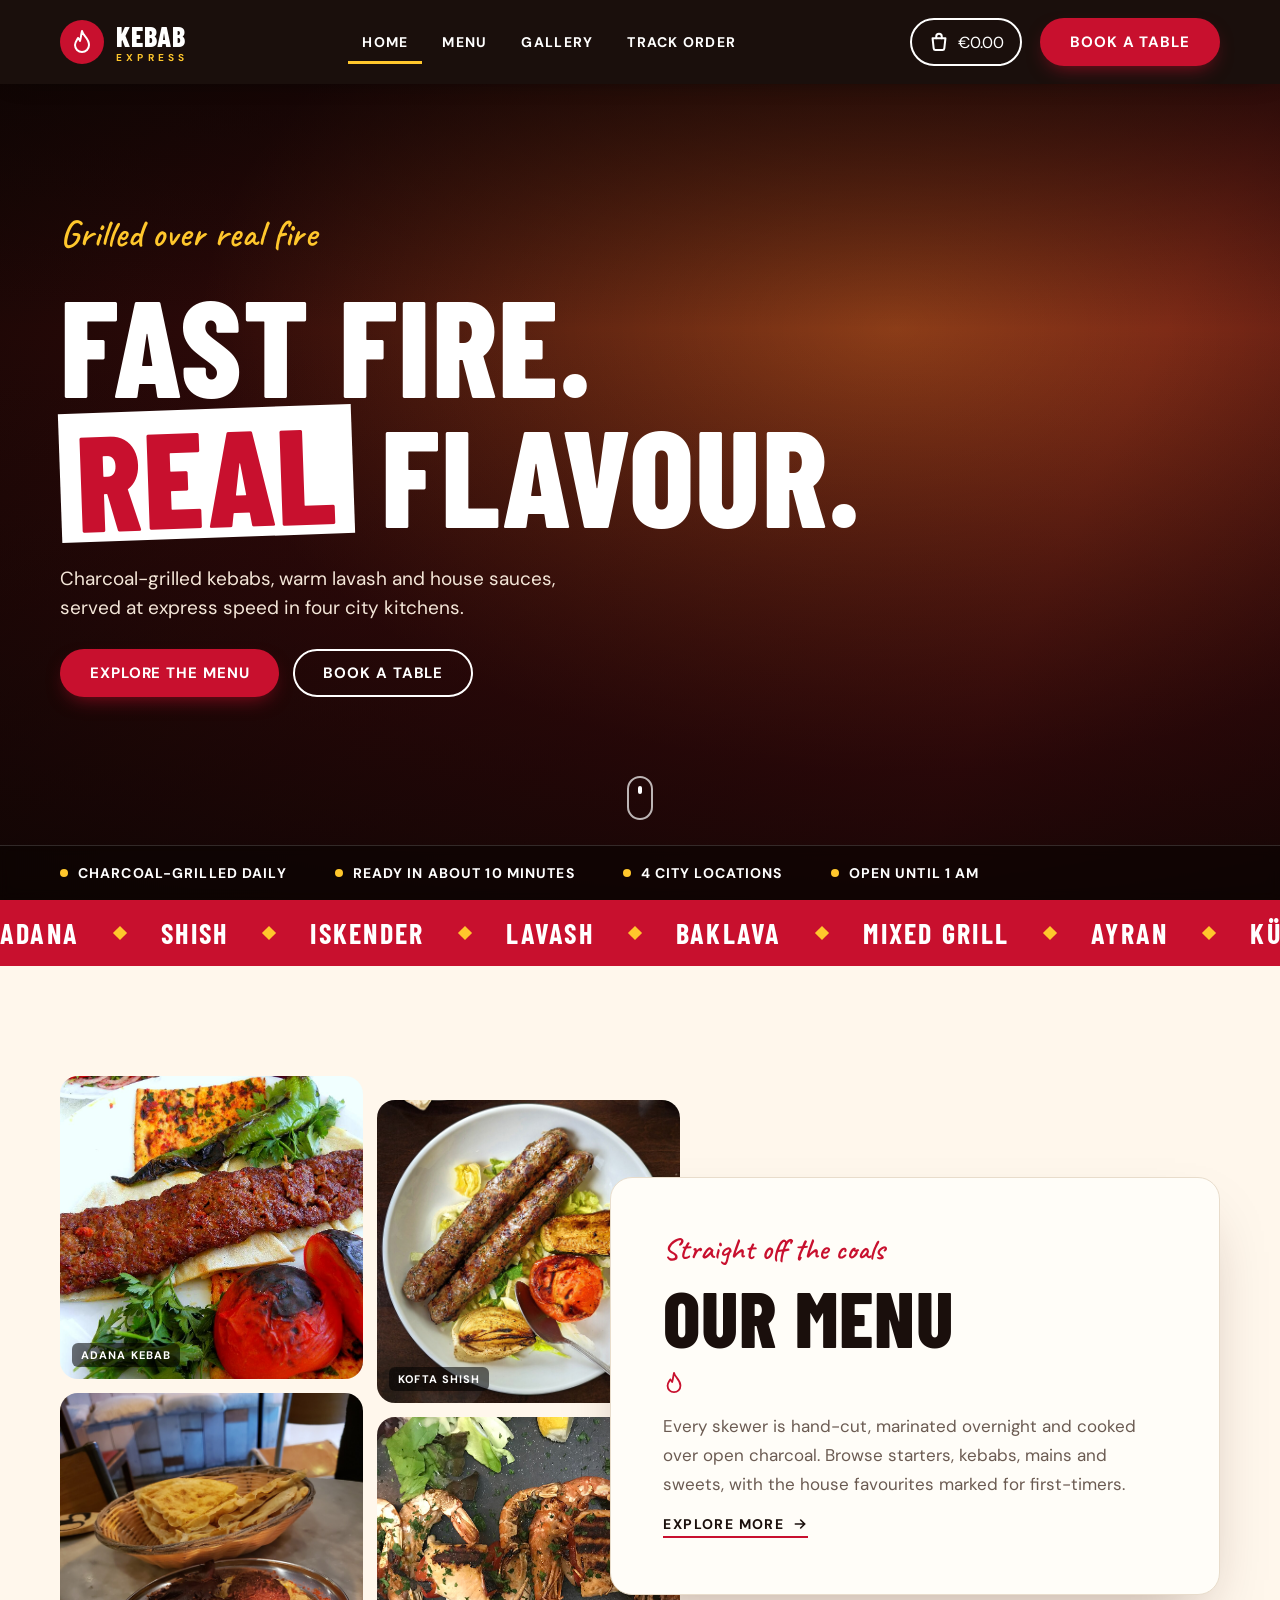
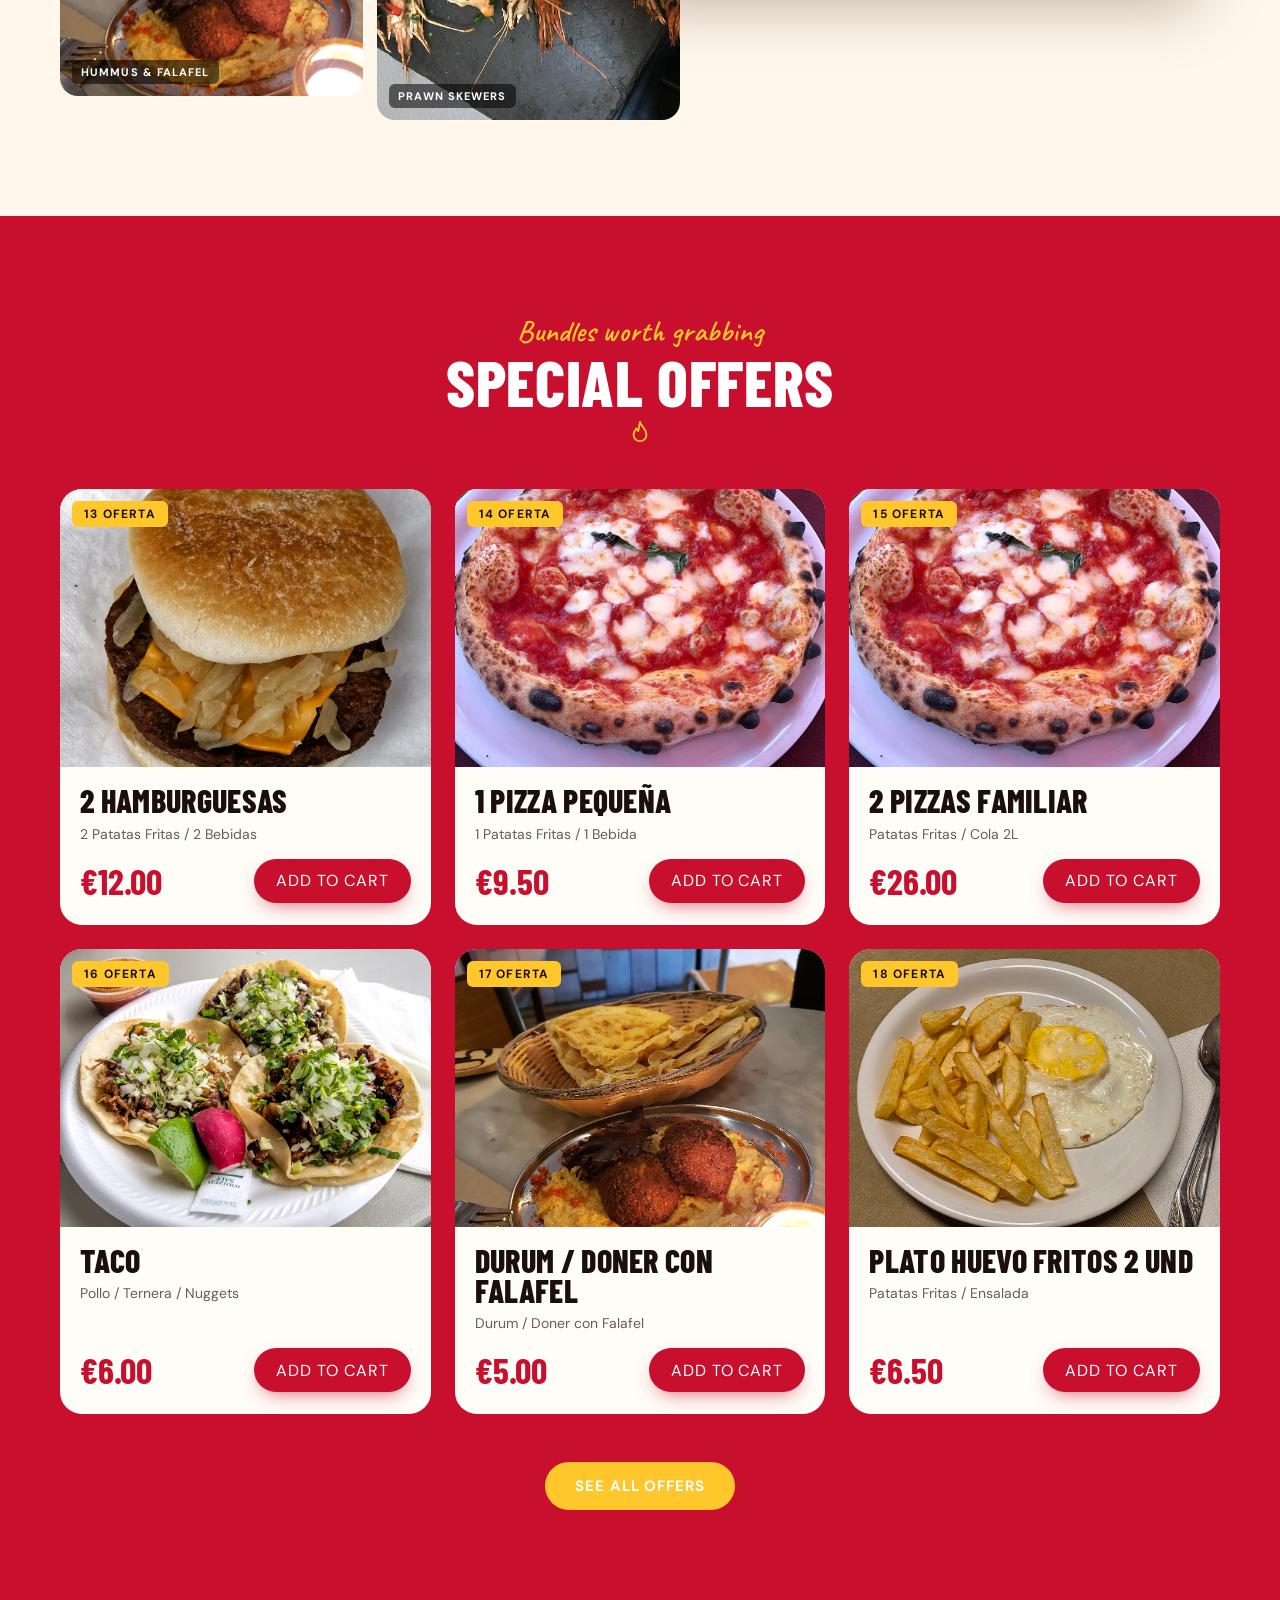
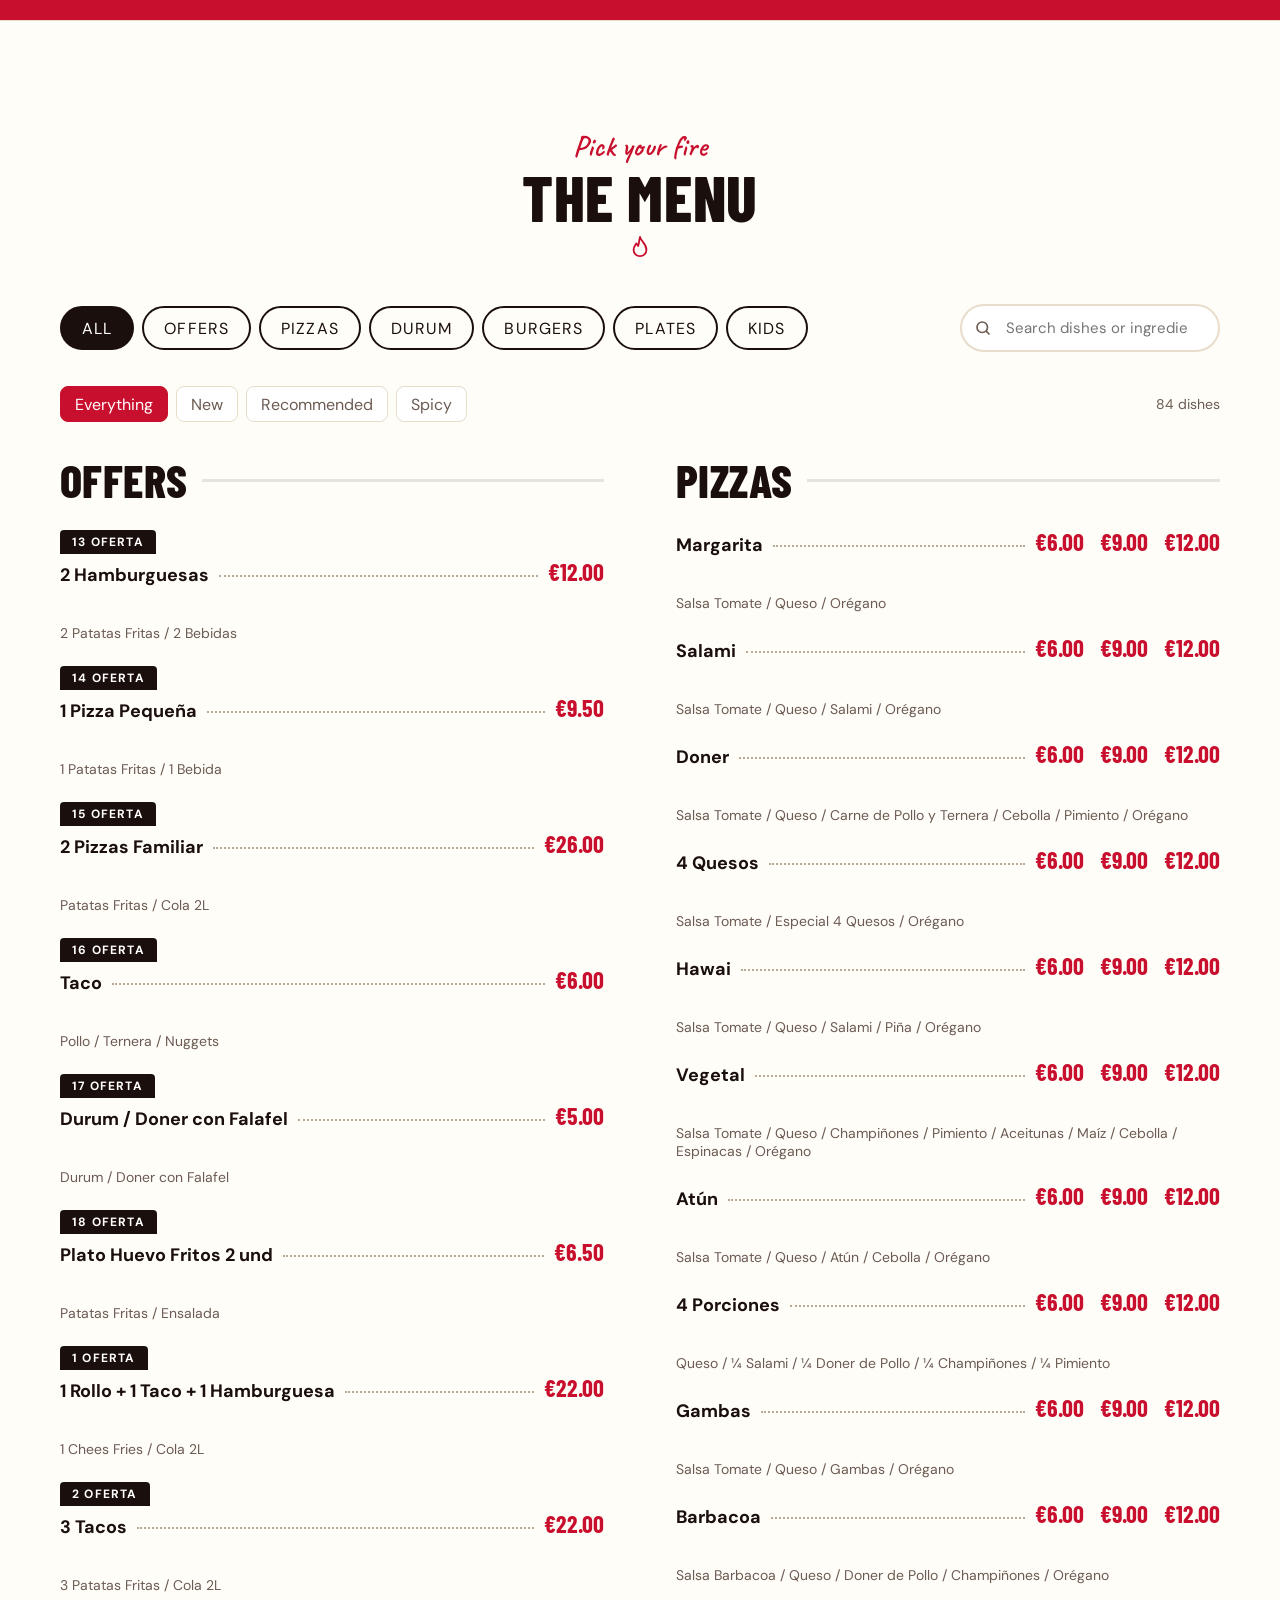
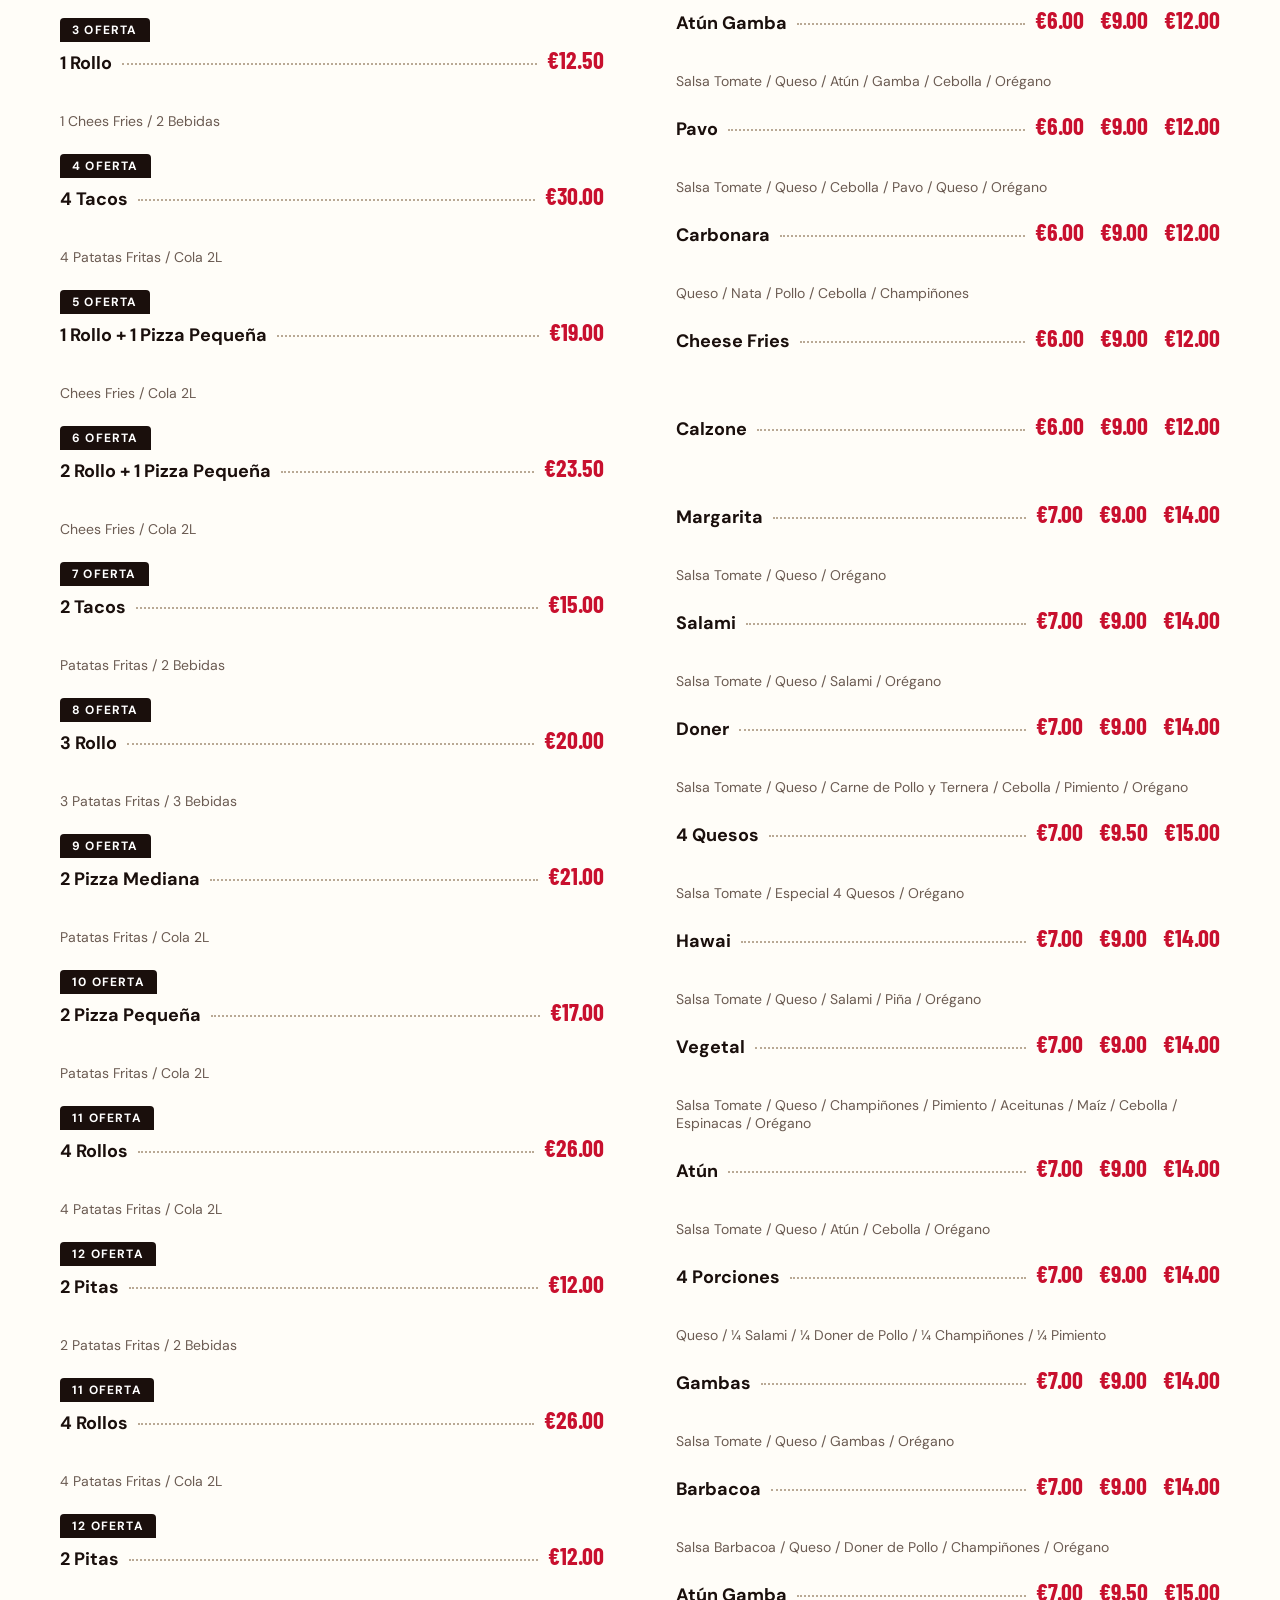
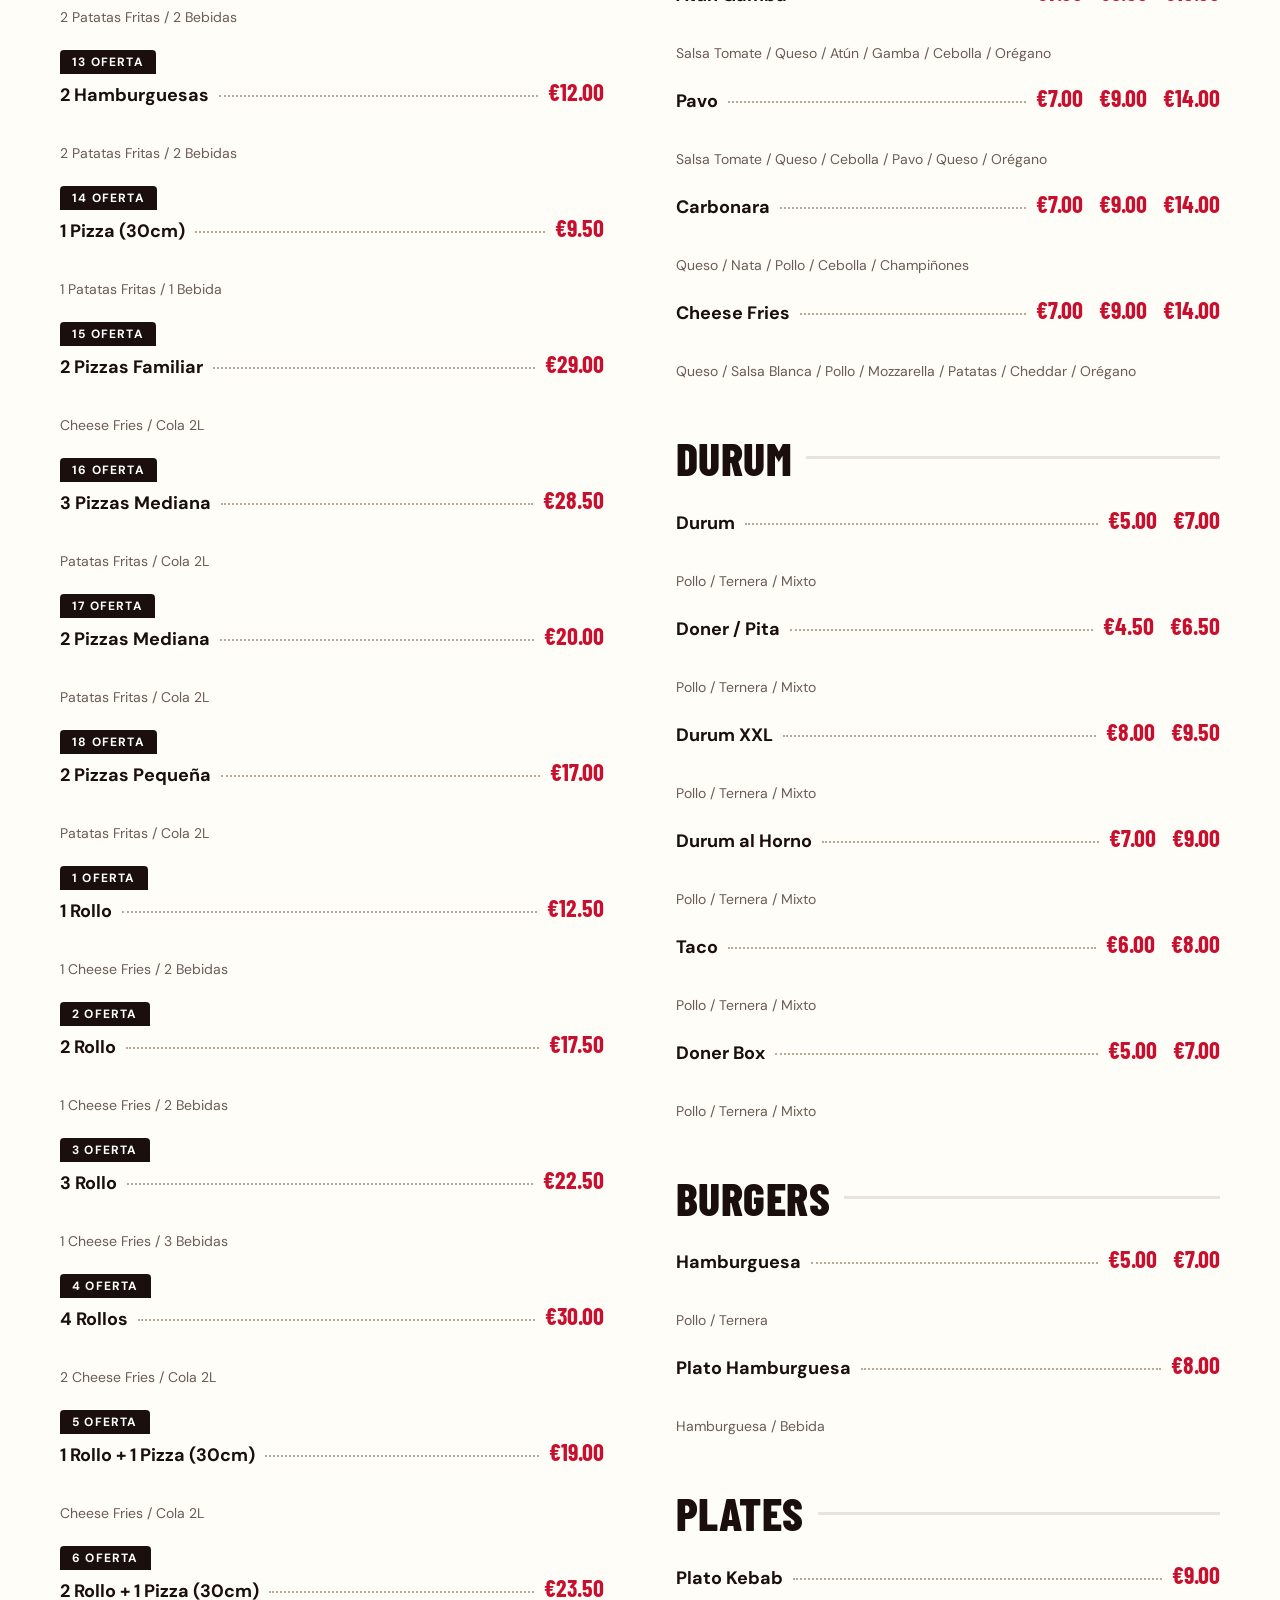
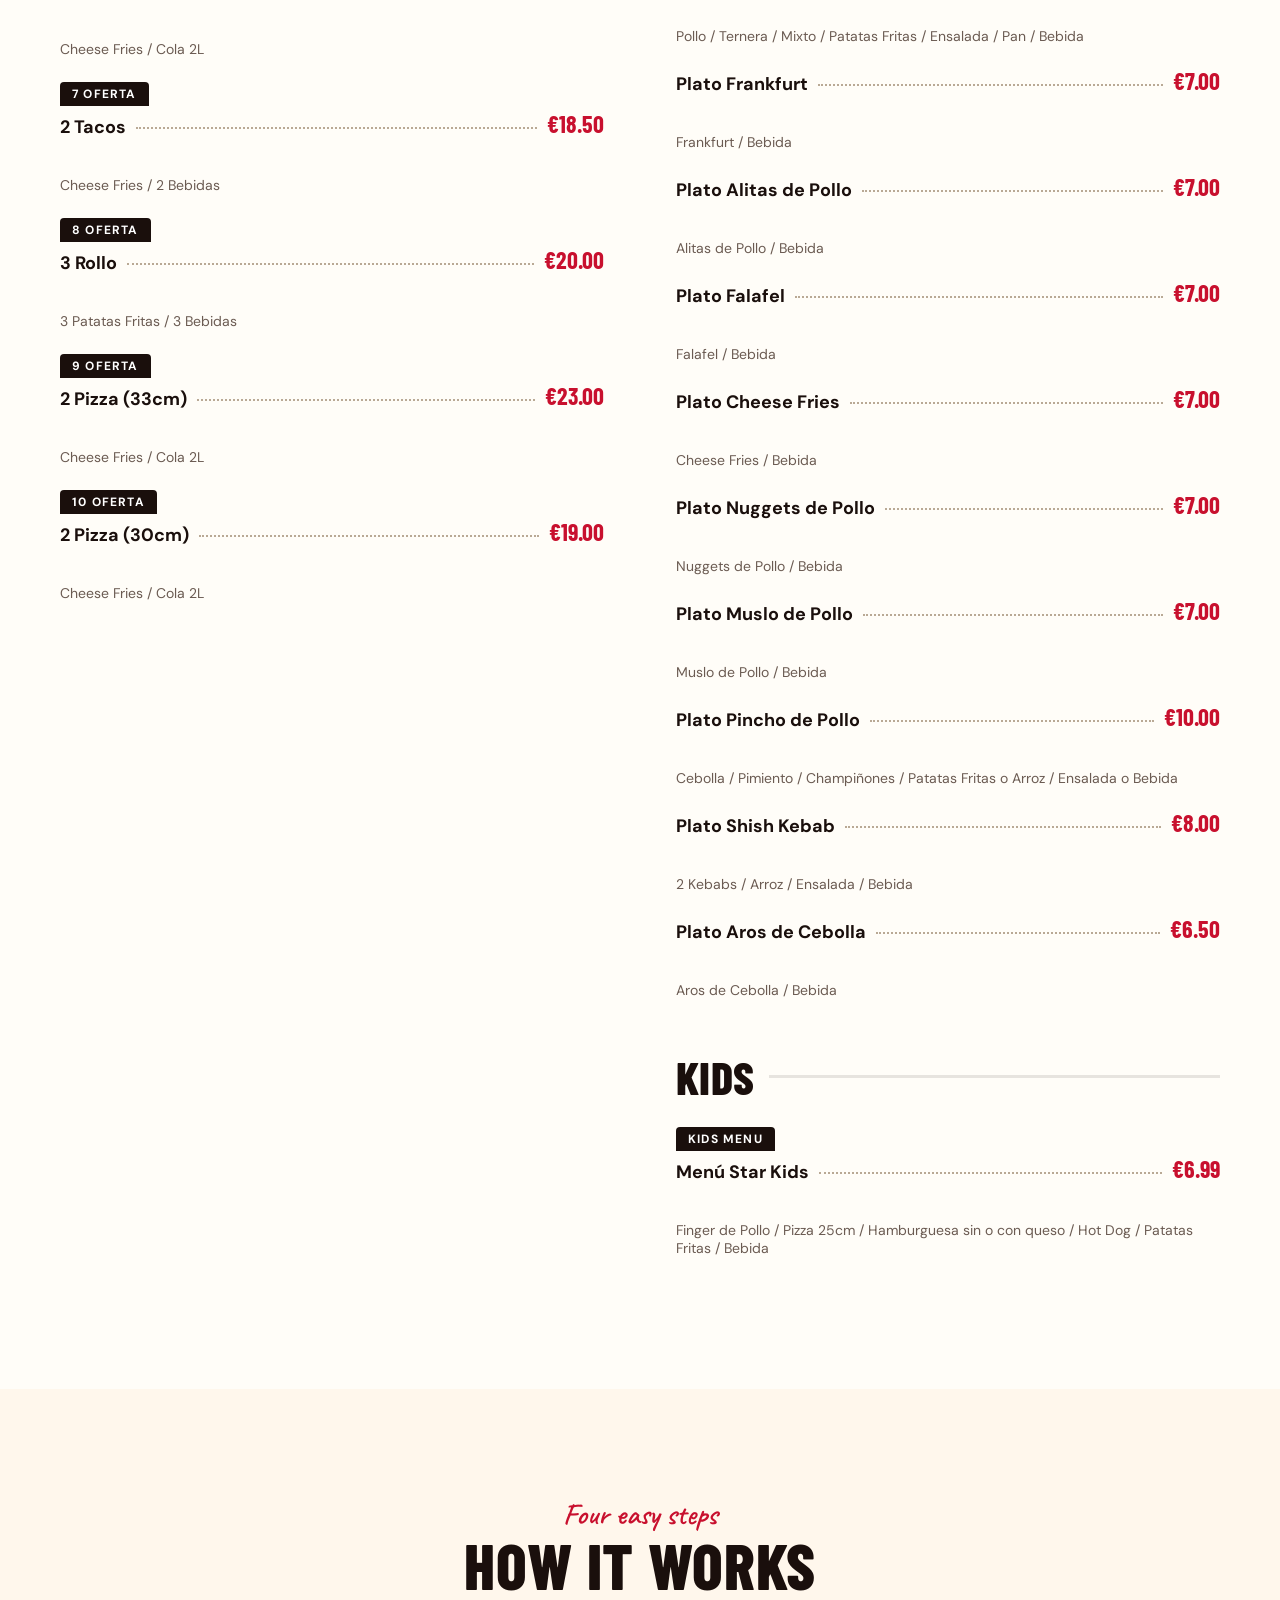
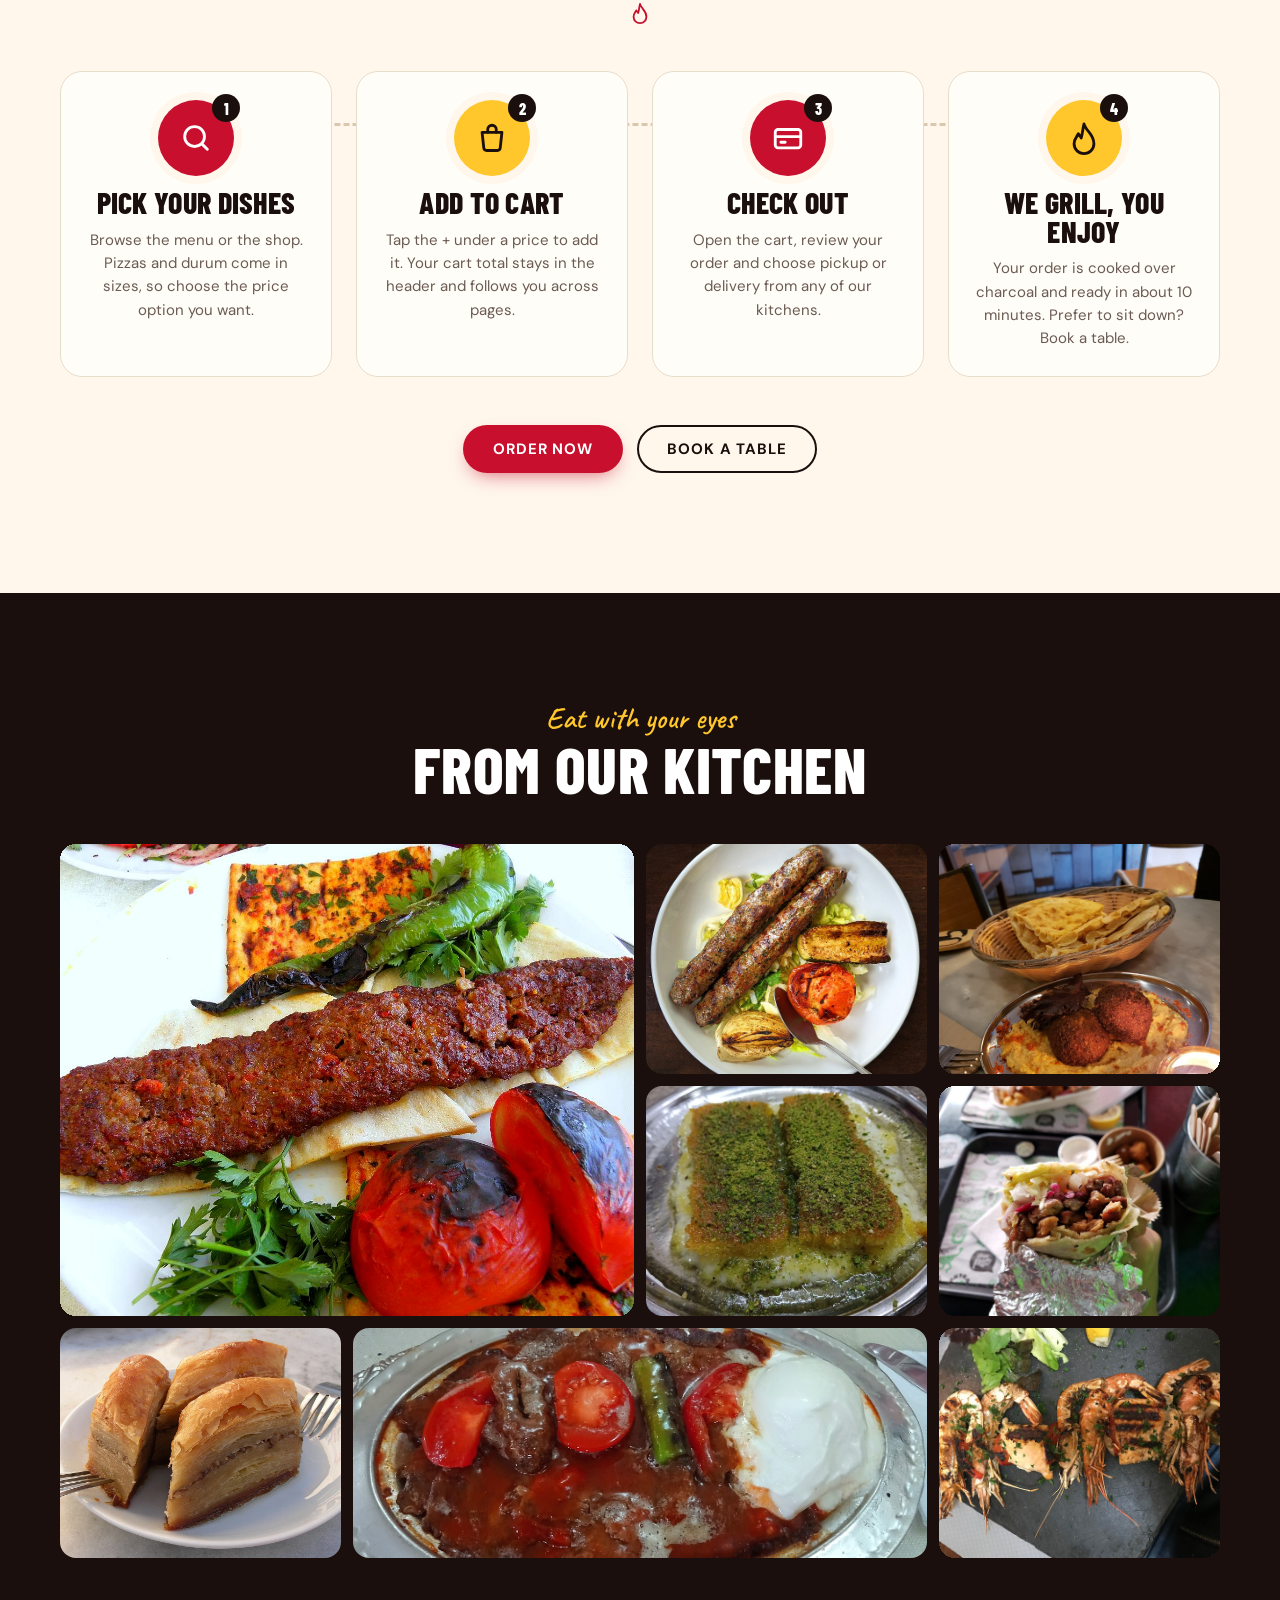
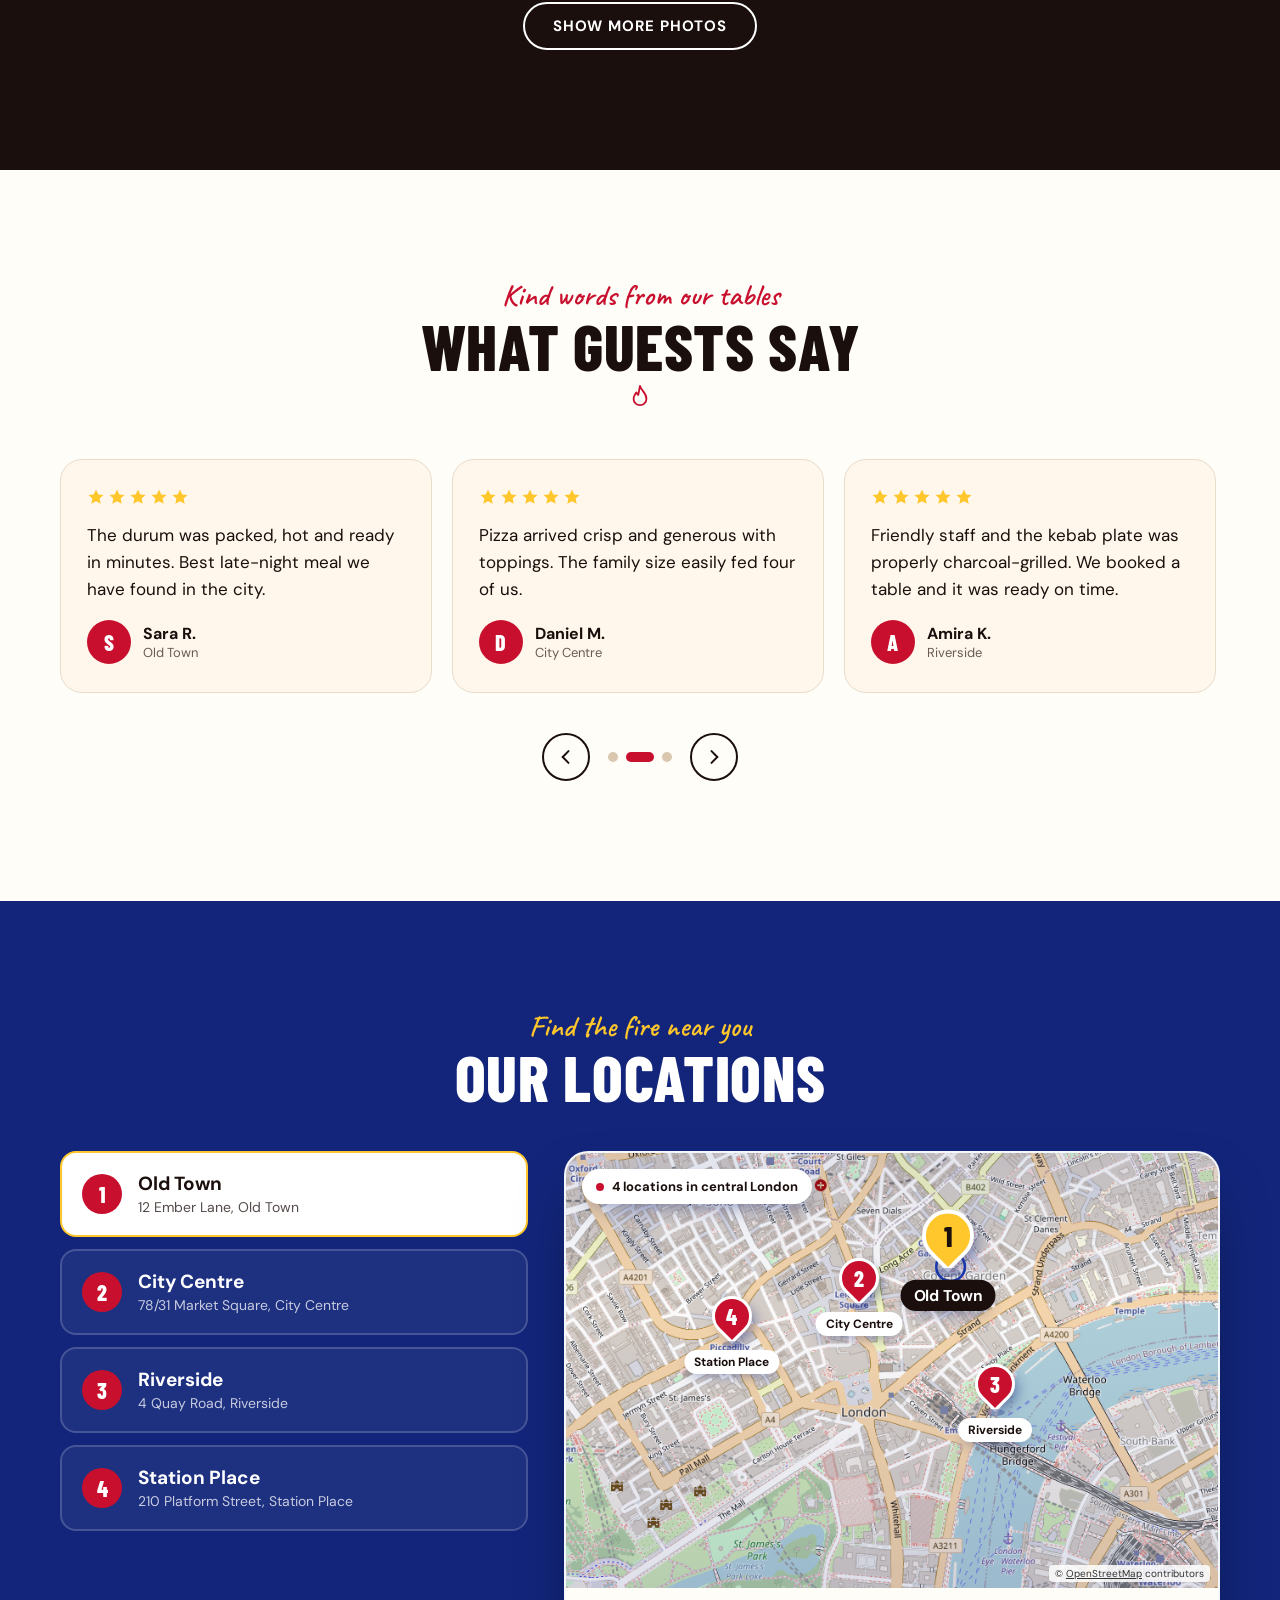
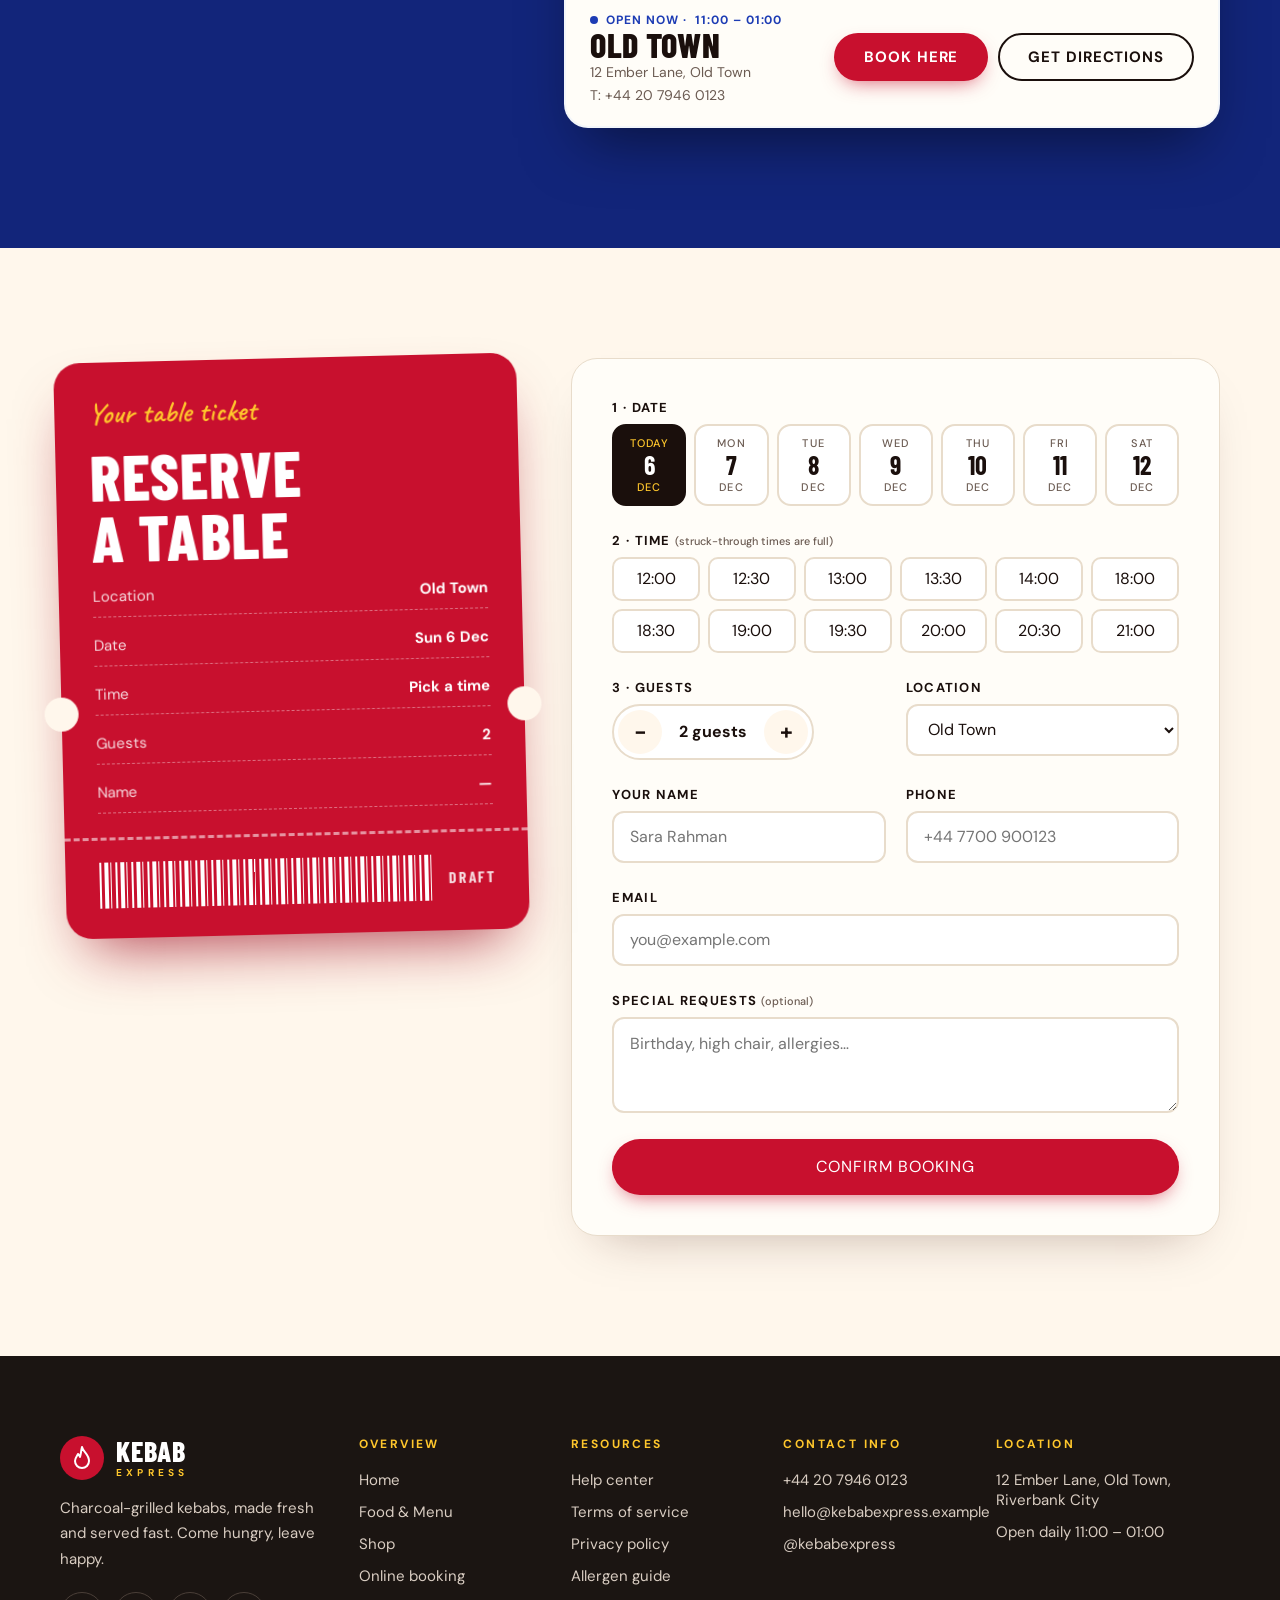
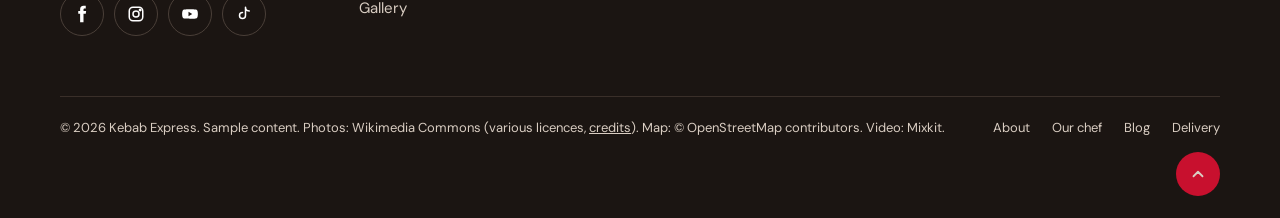
==== index.html @ 3e1c89b7 "kebab express full web app done" ====
<!doctype html>
<html lang="en">
	<head>
		<meta charset="utf-8" />
		<meta name="viewport" content="width=device-width, initial-scale=1" />
		<title>Kebab Express | Charcoal-grilled kebabs, fast</title>
		<meta
			name="description"
			content="Charcoal-grilled kebabs, warm lavash and house sauces, served at express speed. Browse the menu, shop online and book a table."
		/>
		<meta name="theme-color" content="#1A0F0C" />
		<link rel="icon" href="assets/favicon.svg" type="image/svg+xml" />
		<link rel="preconnect" href="https://fonts.googleapis.com" />
		<link rel="preconnect" href="https://fonts.gstatic.com" crossorigin />
		<link
			rel="stylesheet"
			href="https://fonts.googleapis.com/css2?family=Barlow+Condensed:wght@600;700;800&family=Caveat:wght@600&family=DM+Sans:wght@400;500;700&display=swap"
		/>
		<link rel="stylesheet" href="css/home.css" />
	</head>
	<body>
		<div class="kx" id="app">
			<div class="cur-glow" aria-hidden="true"></div>
			<div class="cur-ring" aria-hidden="true"></div>
			<div class="cur-dot" aria-hidden="true"></div>

			<!-- HEADER -->
			<header class="hdr">
				<div class="wrap hdr-in">
					<a class="logo" href="index.html#top" aria-label="Kebab Express home">
						<span class="logo-mark"
							><svg
								width="24"
								height="26"
								viewBox="0 0 24 26"
								fill="none"
								stroke="currentColor"
								stroke-width="2"
								stroke-linecap="round"
								stroke-linejoin="round"
								aria-hidden="true"
							>
								<path
									d="M12 2c1 5 7 7 7 14a7 7 0 0 1-14 0c0-3 2-5 3-7 1 2 2 2 2 3 1-3 1-6 2-10z"
								/></svg
						></span>
						<span class="logo-t"><b>Kebab</b><small>Express</small></span>
					</a>
					<nav aria-label="Primary">
						<ul class="nav">
							<li><a class="nav-l cur" href="index.html#top" data-nav="top">Home</a></li>
							<li><a class="nav-l" href="shop.html">Menu</a></li>
							<li><a class="nav-l" href="index.html#gallery" data-nav="gallery">Gallery</a></li>
							<li><a class="nav-l" href="track.html">Track Order</a></li>
						</ul>
					</nav>
					<div class="hdr-r">
						<button class="cart-pill" type="button" id="cartOpen" aria-label="Open your cart">
							<svg width="22" height="22" viewBox="0 0 24 24" fill="none" stroke="currentColor" stroke-width="2.2" stroke-linecap="round" stroke-linejoin="round" aria-hidden="true"><path d="M5 8h14l-1.2 11a2 2 0 0 1-2 1.8H8.2a2 2 0 0 1-2-1.8L5 8z" /><path d="M9 8V6a3 3 0 0 1 6 0v2" /></svg>
							<span class="cart-amt" id="cartAmt">€0.00</span>
							<span class="badge" id="cartCount" hidden>0</span>
						</button>
						<a class="btn btn-red" href="#book">Book a table</a>
						<button
							class="burger"
							type="button"
							aria-label="Open menu"
							aria-expanded="false"
							aria-controls="drawer"
							id="burger"
						>
							<svg
								width="22"
								height="22"
								viewBox="0 0 24 24"
								fill="none"
								stroke="currentColor"
								stroke-width="2.2"
								stroke-linecap="round"
								aria-hidden="true"
							>
								<path d="M3 7h18M3 12h18M3 17h18" />
							</svg>
						</button>
					</div>
				</div>
				<div class="drawer" id="drawer" hidden>
					<a href="index.html#top">Home</a><a href="shop.html">Menu</a><a href="index.html#gallery">Gallery</a><a href="track.html">Track Order</a>
				</div>
			</header>

			<main>
				<!-- HERO -->
				<section class="hero" id="top">
					<div class="vid" aria-hidden="true">
						<video
							class="hero-vid"
							id="heroVideo"
							src="assets/video/hero-grill.mp4"
							autoplay
							muted
							loop
							playsinline
							preload="auto"
						></video>
						<div id="embers"></div>
					</div>
					<div class="shade" aria-hidden="true"></div>
					<div class="wrap hero-in">
						<span class="script">Grilled over real fire</span>
						<h1 class="disp">Fast fire.<br /><em>Real</em> flavour.</h1>
						<p>
							Charcoal-grilled kebabs, warm lavash and house sauces, served at
							express speed in four city kitchens.
						</p>
						<div class="hero-cta">
							<a class="btn btn-red" href="#menu">Explore the menu</a>
							<a class="btn btn-line" href="#book">Book a table</a>
						</div>
					</div>
					<span class="scroll-cue" aria-hidden="true"></span>
					<div class="facts">
						<div class="facts-in">
							<span><i></i>Charcoal-grilled daily</span
							><span><i></i>Ready in about 10 minutes</span
							><span><i></i>4 city locations</span
							><span><i></i>Open until 1 am</span>
						</div>
					</div>
				</section>

				<div class="mq" aria-hidden="true">
					<div class="mq-t">
						<span>Adana</span><span>Shish</span><span>Iskender</span
						><span>Lavash</span><span>Baklava</span><span>Mixed grill</span
						><span>Ayran</span><span>Künefe</span> <span>Adana</span
						><span>Shish</span><span>Iskender</span><span>Lavash</span
						><span>Baklava</span><span>Mixed grill</span><span>Ayran</span
						><span>Künefe</span>
					</div>
				</div>

				<!-- ABOUT / OUR MENU INTRO -->
				<section class="about" id="about">
					<div class="wrap about-g">
						<div class="ph-grid">
							<div class="plate">
								<img
									class="ph"
									alt="Adana kebab on lavash with grilled tomato"
									src="assets/img/adana-kebab.jpg"
									loading="lazy"
								/><span class="cap">Adana kebab</span>
							</div>
							<div class="plate">
								<img
									class="ph"
									alt="Kofta shish plate with grilled vegetables"
									src="assets/img/kofta-shish.jpg"
									loading="lazy"
								/><span class="cap">Kofta shish</span>
							</div>
							<div class="plate">
								<img
									class="ph"
									alt="Hummus and falafel with flatbread"
									src="assets/img/hummus-falafel.jpg"
									loading="lazy"
								/><span class="cap">Hummus &amp; falafel</span>
							</div>
							<div class="plate">
								<img
									class="ph"
									alt="Grilled king prawn skewers"
									src="assets/img/grilled-prawns.jpg"
									loading="lazy"
								/><span class="cap">Prawn skewers</span>
							</div>
						</div>
						<div class="about-card">
							<span class="script">Straight off the coals</span>
							<h2 class="disp">Our menu</h2>
							<svg
								class="flame"
								viewBox="0 0 24 26"
								fill="none"
								stroke="currentColor"
								stroke-width="2"
								stroke-linecap="round"
								stroke-linejoin="round"
								aria-hidden="true"
							>
								<path
									d="M12 2c1 5 7 7 7 14a7 7 0 0 1-14 0c0-3 2-5 3-7 1 2 2 2 2 3 1-3 1-6 2-10z"
								/>
							</svg>
							<p>
								Every skewer is hand-cut, marinated overnight and cooked over
								open charcoal. Browse starters, kebabs, mains and sweets, with
								the house favourites marked for first-timers.
							</p>
							<a class="lnk" href="#menu"
								>Explore more
								<svg
									width="16"
									height="16"
									viewBox="0 0 24 24"
									fill="none"
									stroke="currentColor"
									stroke-width="2.4"
									stroke-linecap="round"
									aria-hidden="true"
								>
									<path d="M5 12h14M13 6l6 6-6 6" /></svg
							></a>
						</div>
					</div>
				</section>

				<!-- SPECIAL OFFERS -->
				<section class="spo" id="offers">
					<div class="wrap">
						<div class="sec-h">
							<span class="script">Bundles worth grabbing</span>
						<h2 class="disp">Special offers</h2>
							<svg class="flame" viewBox="0 0 24 26" fill="none" stroke="currentColor" stroke-width="2" stroke-linecap="round" stroke-linejoin="round" aria-hidden="true"><path d="M12 2c1 5 7 7 7 14a7 7 0 0 1-14 0c0-3 2-5 3-7 1 2 2 2 2 3 1-3 1-6 2-10z" /></svg>
						</div>
						<div class="spo-g" id="offerGrid"></div>
						<div class="how-cta">
							<a class="btn btn-yel" href="shop.html?tab=offers">See all offers</a>
						</div>
					</div>
				</section>

				<!-- MENU -->
				<section class="menu" id="menu">
					<div class="wrap">
						<div class="sec-h">
							<span class="script">Pick your fire</span>
							<h2 class="disp">The menu</h2>
							<svg
								class="flame"
								viewBox="0 0 24 26"
								fill="none"
								stroke="currentColor"
								stroke-width="2"
								stroke-linecap="round"
								stroke-linejoin="round"
								aria-hidden="true"
							>
								<path
									d="M12 2c1 5 7 7 7 14a7 7 0 0 1-14 0c0-3 2-5 3-7 1 2 2 2 2 3 1-3 1-6 2-10z"
								/>
							</svg>
						</div>
						<div class="tools">
							<div
								class="tabs"
								role="tablist"
								aria-label="Menu categories"
								id="menuTabs"
							></div>
							<div class="srch">
								<svg
									width="18"
									height="18"
									viewBox="0 0 24 24"
									fill="none"
									stroke="currentColor"
									stroke-width="2.2"
									stroke-linecap="round"
									aria-hidden="true"
								>
									<circle cx="11" cy="11" r="7" />
									<path d="M20 20l-3.5-3.5" />
								</svg>
								<input
									type="search"
									id="menuSearch"
									aria-label="Search the menu"
									placeholder="Search dishes or ingredients"
								/>
							</div>
						</div>
						<div class="chips" id="menuFilters">
							<span class="count" id="menuCount" aria-live="polite"></span>
						</div>
						<div id="menuOut"></div>
					</div>
				</section>

				<!-- HOW IT WORKS -->
				<section class="how" id="how">
					<div class="wrap">
						<div class="sec-h">
							<span class="script">Four easy steps</span>
							<h2 class="disp">How it works</h2>
							<svg class="flame" viewBox="0 0 24 26" fill="none" stroke="currentColor" stroke-width="2" stroke-linecap="round" stroke-linejoin="round" aria-hidden="true"><path d="M12 2c1 5 7 7 7 14a7 7 0 0 1-14 0c0-3 2-5 3-7 1 2 2 2 2 3 1-3 1-6 2-10z" /></svg>
						</div>
						<ol class="how-g" style="list-style: none; padding: 0; margin: 0">
							<li class="how-c">
								<span class="how-i"><svg width="34" height="34" viewBox="0 0 24 24" fill="none" stroke="currentColor" stroke-width="2" stroke-linecap="round" stroke-linejoin="round" aria-hidden="true"><circle cx="11" cy="11" r="7"/><path d="M20 20l-3.5-3.5"/></svg><span class="how-n">1</span></span>
								<h3 class="disp">Pick your dishes</h3>
								<p>Browse the menu or the shop. Pizzas and durum come in sizes, so choose the price option you want.</p>
							</li>
							<li class="how-c">
								<span class="how-i"><svg width="34" height="34" viewBox="0 0 24 24" fill="none" stroke="currentColor" stroke-width="2" stroke-linecap="round" stroke-linejoin="round" aria-hidden="true"><path d="M5 8h14l-1.2 11a2 2 0 0 1-2 1.8H8.2a2 2 0 0 1-2-1.8L5 8z"/><path d="M9 8V6a3 3 0 0 1 6 0v2"/></svg><span class="how-n">2</span></span>
								<h3 class="disp">Add to cart</h3>
								<p>Tap the + under a price to add it. Your cart total stays in the header and follows you across pages.</p>
							</li>
							<li class="how-c">
								<span class="how-i"><svg width="34" height="34" viewBox="0 0 24 24" fill="none" stroke="currentColor" stroke-width="2" stroke-linecap="round" stroke-linejoin="round" aria-hidden="true"><rect x="3" y="6" width="18" height="13" rx="2"/><path d="M3 11h18M7 15h3"/></svg><span class="how-n">3</span></span>
								<h3 class="disp">Check out</h3>
								<p>Open the cart, review your order and choose pickup or delivery from any of our kitchens.</p>
							</li>
							<li class="how-c">
								<span class="how-i"><svg width="34" height="34" viewBox="0 0 24 24" fill="none" stroke="currentColor" stroke-width="2" stroke-linecap="round" stroke-linejoin="round" aria-hidden="true"><path d="M12 2c1 5 7 7 7 14a7 7 0 0 1-14 0c0-3 2-5 3-7 1 2 2 2 2 3 1-3 1-6 2-10z"/></svg><span class="how-n">4</span></span>
								<h3 class="disp">We grill, you enjoy</h3>
								<p>Your order is cooked over charcoal and ready in about 10 minutes. Prefer to sit down? Book a table.</p>
							</li>
						</ol>
						<div class="how-cta">
							<a class="btn btn-red" href="shop.html">Order now</a>
							<a class="btn" style="border-color: var(--ink); color: var(--ink)" href="#book">Book a table</a>
						</div>
					</div>
				</section>

				<!-- GALLERY -->
				<section class="gal" id="gallery">
					<div class="wrap">
						<div class="sec-h">
							<span class="script">Eat with your eyes</span>
							<h2 class="disp">From our kitchen</h2>
						</div>
						<div class="mosaic" id="mosaic"></div>
						<div class="gal-more">
							<a class="btn btn-line" href="gallery.html">Show more photos</a>
						</div>
					</div>
				</section>
				<div
					class="lb"
					id="lightbox"
					role="dialog"
					aria-modal="true"
					aria-label="Photo viewer"
					hidden
				>
					<div class="lb-in">
						<button
							class="rb lb-x"
							type="button"
							id="lbClose"
							aria-label="Close photo"
						>
							<svg
								width="20"
								height="20"
								viewBox="0 0 24 24"
								fill="none"
								stroke="currentColor"
								stroke-width="2.4"
								stroke-linecap="round"
								aria-hidden="true"
							>
								<path d="M5 5l14 14M19 5L5 19" />
							</svg>
						</button>
						<div class="plate"><img class="ph" id="lbImg" alt="" /></div>
						<div class="lb-bar">
							<button
								class="rb"
								type="button"
								id="lbPrev"
								aria-label="Previous photo"
							>
								<svg
									width="20"
									height="20"
									viewBox="0 0 24 24"
									fill="none"
									stroke="currentColor"
									stroke-width="2.4"
									stroke-linecap="round"
									aria-hidden="true"
								>
									<path d="M15 5l-7 7 7 7" />
								</svg>
							</button>
							<span id="lbCap"></span>
							<button
								class="rb"
								type="button"
								id="lbNext"
								aria-label="Next photo"
							>
								<svg
									width="20"
									height="20"
									viewBox="0 0 24 24"
									fill="none"
									stroke="currentColor"
									stroke-width="2.4"
									stroke-linecap="round"
									aria-hidden="true"
								>
									<path d="M9 5l7 7-7 7" />
								</svg>
							</button>
						</div>
					</div>
				</div>

				<!-- REVIEWS -->
				<section class="rvs" id="reviews">
					<div class="wrap">
						<div class="sec-h">
							<span class="script">Kind words from our tables</span>
							<h2 class="disp">What guests say</h2>
							<svg class="flame" viewBox="0 0 24 26" fill="none" stroke="currentColor" stroke-width="2" stroke-linecap="round" stroke-linejoin="round" aria-hidden="true"><path d="M12 2c1 5 7 7 7 14a7 7 0 0 1-14 0c0-3 2-5 3-7 1 2 2 2 2 3 1-3 1-6 2-10z" /></svg>
						</div>
						<div class="rv" role="region" aria-roledescription="carousel" aria-label="Guest reviews">
							<div class="rv-track" id="rvTrack" tabindex="0"></div>
							<div class="rv-bar">
								<button class="rv-b" type="button" id="rvPrev" aria-label="Previous reviews"><svg width="20" height="20" viewBox="0 0 24 24" fill="none" stroke="currentColor" stroke-width="2.4" stroke-linecap="round" aria-hidden="true"><path d="M15 5l-7 7 7 7" /></svg></button>
								<div class="rv-dots" id="rvDots"></div>
								<button class="rv-b" type="button" id="rvNext" aria-label="Next reviews"><svg width="20" height="20" viewBox="0 0 24 24" fill="none" stroke="currentColor" stroke-width="2.4" stroke-linecap="round" aria-hidden="true"><path d="M9 5l7 7-7 7" /></svg></button>
							</div>
						</div>
					</div>
				</section>

				<!-- LOCATIONS -->
				<section class="loc" id="locations">
					<div class="wrap">
						<div class="sec-h">
							<span class="script">Find the fire near you</span>
							<h2 class="disp">Our locations</h2>
						</div>
						<div class="loc-g">
							<div class="bl" id="branchList"></div>
							<div class="map">
								<div class="map-in" id="mapIn">
									<img
										class="map-img"
										alt="Map of central London showing our four locations"
										src="assets/img/map-london.png"
									/>
									<span class="map-tint" aria-hidden="true"></span>
									<span class="mchip"
										><i></i>4 locations in central London</span
									>
									<span class="attr"
										>©
										<a
											href="https://www.openstreetmap.org/copyright"
											target="_blank"
											rel="noopener"
											>OpenStreetMap</a
										>
										contributors</span
									>
								</div>
								<div class="map-card">
									<div>
										<span class="open"
											><i></i>Open now · <span id="locHours"></span
										></span>
										<h3 class="disp" id="locName"></h3>
										<p>
											<span id="locAddr"></span><br /><span id="locTel"></span>
										</p>
									</div>
									<div style="display: flex; gap: 10px; flex-wrap: wrap">
										<a class="btn btn-red" href="#book" id="locBook"
											>Book here</a
										>
										<a
											class="btn"
											style="border-color: var(--ink); color: var(--ink)"
											href="#locations"
											id="locDir"
											target="_blank"
											rel="noopener"
											>Get directions</a
										>
									</div>
								</div>
							</div>
						</div>
					</div>
				</section>

				<!-- BOOKING -->
				<section class="book" id="book">
					<div class="wrap bk-g">
						<div class="ticket" aria-live="polite">
							<span class="script">Your table ticket</span>
							<h2 class="disp">Reserve<br />a table</h2>
							<div class="tk-row">
								<span>Location</span><b id="tkBranch"></b>
							</div>
							<div class="tk-row"><span>Date</span><b id="tkDate"></b></div>
							<div class="tk-row"><span>Time</span><b id="tkTime"></b></div>
							<div class="tk-row"><span>Guests</span><b id="tkParty"></b></div>
							<div class="tk-row"><span>Name</span><b id="tkName"></b></div>
							<div class="perf">
								<div class="bar" aria-hidden="true"></div>
								<span class="stamp" id="tkStamp" hidden>CONFIRMED</span>
								<b
									id="tkDraft"
									style="
										font-family: 'Barlow Condensed', sans-serif;
										letter-spacing: 0.1em;
										opacity: 0.85;
									"
									>DRAFT</b
								>
							</div>
						</div>

						<div class="form" id="bookForm">
							<div class="ok" id="bookOk" hidden>
								<div class="tick">
									<svg
										width="40"
										height="40"
										viewBox="0 0 24 24"
										fill="none"
										stroke="currentColor"
										stroke-width="3"
										stroke-linecap="round"
										stroke-linejoin="round"
										aria-hidden="true"
									>
										<path d="M5 12.5l4.5 4.5L19 7" />
									</svg>
								</div>
								<h3 class="disp">Table booked!</h3>
								<p
									style="color: var(--mute); max-width: 380px; line-height: 1.6"
									id="bookOkText"
								></p>
								<button class="btn btn-red" type="button" id="bookReset">
									Make another booking
								</button>
							</div>
							<div id="bookFields" style="display: contents">
								<div class="fl">
									<span class="lab">1 · Date</span>
									<div class="days" id="days"></div>
								</div>
								<div class="fl">
									<span class="lab"
										>2 · Time
										<small>(struck-through times are full)</small></span
									>
									<div class="slots" id="slots"></div>
									<p class="err" id="errTime" hidden>Please choose a time.</p>
								</div>
								<div class="row2">
									<div class="fl">
										<span class="lab">3 · Guests</span>
										<div class="step">
											<button
												type="button"
												id="partyDown"
												aria-label="Fewer guests"
											>
												−</button
											><b id="partyText">2 guests</b
											><button
												type="button"
												id="partyUp"
												aria-label="More guests"
											>
												+
											</button>
										</div>
									</div>
									<div class="fl">
										<label for="bk-branch">Location</label
										><select id="bk-branch" class="fld"></select>
									</div>
								</div>
								<div class="row2">
									<div class="fl">
										<label for="bk-name">Your name</label
										><input
											id="bk-name"
											class="fld"
											type="text"
											autocomplete="name"
											placeholder="Sara Rahman"
										/>
										<p class="err" id="errName" hidden>
											Please enter your name.
										</p>
									</div>
									<div class="fl">
										<label for="bk-phone">Phone</label
										><input
											id="bk-phone"
											class="fld"
											type="tel"
											autocomplete="tel"
											placeholder="+44 7700 900123"
										/>
										<p class="err" id="errPhone" hidden>
											Enter a phone number with at least 7 digits.
										</p>
									</div>
								</div>
								<div class="fl">
									<label for="bk-mail">Email</label
									><input
										id="bk-mail"
										class="fld"
										type="email"
										autocomplete="email"
										placeholder="you@example.com"
									/>
									<p class="err" id="errEmail" hidden>
										Enter a valid email so we can confirm.
									</p>
								</div>
								<div class="fl">
									<label for="bk-note"
										>Special requests <small>(optional)</small></label
									><textarea
										id="bk-note"
										class="fld"
										placeholder="Birthday, high chair, allergies…"
									></textarea>
								</div>
								<button
									class="btn btn-red"
									style="min-height: 56px; font-size: 16px"
									type="button"
									id="bookSubmit"
								>
									<span class="spin" hidden></span
									><span id="bookSubmitText">Confirm booking</span>
								</button>
							</div>
						</div>
					</div>
				</section>
			</main>

			<!-- FOOTER -->
			<footer class="ft">
				<div class="wrap">
					<div class="ft-g">
						<div>
							<a
								class="logo"
								href="#top"
								aria-label="Kebab Express home"
								style="color: #fff"
							>
								<span class="logo-mark"
									><svg
										width="24"
										height="26"
										viewBox="0 0 24 26"
										fill="none"
										stroke="currentColor"
										stroke-width="2"
										stroke-linecap="round"
										stroke-linejoin="round"
										aria-hidden="true"
									>
										<path
											d="M12 2c1 5 7 7 7 14a7 7 0 0 1-14 0c0-3 2-5 3-7 1 2 2 2 2 3 1-3 1-6 2-10z"
										/></svg
								></span>
								<span class="logo-t"><b>Kebab</b><small>Express</small></span>
							</a>
							<p>
								Charcoal-grilled kebabs, made fresh and served fast. Come
								hungry, leave happy.
							</p>
							<div class="soc">
								<a href="#top" aria-label="Facebook"
									><svg
										width="18"
										height="18"
										viewBox="0 0 24 24"
										fill="currentColor"
										aria-hidden="true"
									>
										<path
											d="M14 8V6c0-1 .5-1.5 1.5-1.5H17V1h-3c-3 0-4.5 2-4.5 4.5V8H7v3.5h2.5V23H14V11.5h3L17.5 8z"
										/></svg
								></a>
								<a href="#top" aria-label="Instagram"
									><svg
										width="18"
										height="18"
										viewBox="0 0 24 24"
										fill="none"
										stroke="currentColor"
										stroke-width="2"
										aria-hidden="true"
									>
										<rect x="3" y="3" width="18" height="18" rx="5" />
										<circle cx="12" cy="12" r="4" />
										<circle cx="17.5" cy="6.5" r="1" fill="currentColor" /></svg
								></a>
								<a href="#top" aria-label="YouTube"
									><svg
										width="18"
										height="18"
										viewBox="0 0 24 24"
										fill="currentColor"
										aria-hidden="true"
									>
										<path
											d="M22 8a3 3 0 0 0-2-2c-2-.5-8-.5-8-.5s-6 0-8 .5A3 3 0 0 0 2 8c-.5 2-.5 4-.5 4s0 2 .5 4a3 3 0 0 0 2 2c2 .5 8 .5 8 .5s6 0 8-.5a3 3 0 0 0 2-2c.5-2 .5-4 .5-4s0-2-.5-4zM10 15V9l5 3z"
										/></svg
								></a>
								<a href="#top" aria-label="TikTok"
									><svg
										width="18"
										height="18"
										viewBox="0 0 24 24"
										fill="none"
										stroke="currentColor"
										stroke-width="2"
										stroke-linecap="round"
										aria-hidden="true"
									>
										<path d="M14 3v11a4 4 0 1 1-4-4M14 3c0 3 2 5 5 5" /></svg
								></a>
							</div>
						</div>
						<div>
							<h4>Overview</h4>
							<ul>
								<li><a href="#top">Home</a></li>
								<li><a href="#menu">Food &amp; Menu</a></li>
								<li><a href="shop.html">Shop</a></li>
								<li><a href="#book">Online booking</a></li>
								<li><a href="#gallery">Gallery</a></li>
							</ul>
						</div>
						<div>
							<h4>Resources</h4>
							<ul>
								<li><a href="#top">Help center</a></li>
								<li><a href="#top">Terms of service</a></li>
								<li><a href="#top">Privacy policy</a></li>
								<li><a href="#top">Allergen guide</a></li>
							</ul>
						</div>
						<div>
							<h4>Contact info</h4>
							<ul>
								<li><a href="tel:+442079460123">+44 20 7946 0123</a></li>
								<li>
									<a href="mailto:hello@kebabexpress.example"
										>hello@kebabexpress.example</a
									>
								</li>
								<li><a href="#top">@kebabexpress</a></li>
							</ul>
						</div>
						<div>
							<h4>Location</h4>
							<ul>
								<li>
									<a href="#locations"
										>12 Ember Lane, Old Town, Riverbank City</a
									>
								</li>
								<li><a href="#locations">Open daily 11:00 – 01:00</a></li>
							</ul>
						</div>
					</div>
					<div class="ft-b">
						<span
							>© 2026 Kebab Express. Sample content. Photos: Wikimedia Commons
							(various licences, <a href="gallery.html#credits" style="text-decoration: underline">credits</a>). Map: ©
							OpenStreetMap contributors. Video: Mixkit.</span
						>
						<nav aria-label="Footer">
							<a href="#top">About</a><a href="#top">Our chef</a
							><a href="#top">Blog</a><a href="shop.html">Delivery</a>
						</nav>
						<a class="top" href="#top" aria-label="Back to top"
							><svg
								width="18"
								height="18"
								viewBox="0 0 24 24"
								fill="none"
								stroke="currentColor"
								stroke-width="2.4"
								stroke-linecap="round"
								stroke-linejoin="round"
								aria-hidden="true"
							>
								<path d="M6 15l6-6 6 6" /></svg
						></a>
					</div>
				</div>
			</footer>
		</div>


		<script src="js/dish-art.js"></script>
		<script src="js/menu-data.js"></script>
		<script src="js/common.js"></script>
		<script src="js/cart.js"></script>
		<script src="js/home.js"></script>
	</body>
</html>
---- css/home.css ----
/* Kebab Express: home page styles */
body {
	margin: 0;
}
.kx {
	--red: #c8102e;
	--red-d: #9e0b22;
	--ink: #1a0f0c;
	--char: #241713;
	--cream: #fff7ec;
	--paper: #fffdf8;
	--yellow: #ffc72c;
	--blue: #1d3cb4;
	--blue-d: #12257a;
	--line: #e8dccb;
	--mute: #6b5b52;
	font-family: 'DM Sans', system-ui, sans-serif;
	color: var(--ink);
	background: var(--cream);
	position: relative;
	overflow-x: clip;
	cursor: auto;
}
.kx * {
	box-sizing: border-box;
}
.kx a {
	color: inherit;
	text-decoration: none;
}
.kx button {
	font: inherit;
	cursor: pointer;
}
.kx h1,
.kx h2,
.kx h3,
.kx p,
.kx ul {
	margin: 0;
	padding: 0;
}
.kx ul {
	list-style: none;
}
.kx :focus-visible {
	outline: 3px solid var(--yellow);
	outline-offset: 3px;
	border-radius: 6px;
}
.wrap {
	max-width: 1240px;
	margin: 0 auto;
	padding: 0 40px;
	width: 100%;
}
.disp {
	font-family: 'Barlow Condensed', sans-serif;
	text-transform: uppercase;
	font-weight: 800;
	letter-spacing: 0.01em;
	line-height: 0.95;
}
.script {
	font-family: 'Caveat', cursive;
	font-weight: 600;
	color: var(--red);
	font-size: 30px;
	line-height: 1;
}
.sec-h {
	text-align: center;
	display: flex;
	flex-direction: column;
	align-items: center;
	gap: 6px;
	margin-bottom: 44px;
}
.sec-h h2 {
	font-size: 64px;
}
.flame {
	width: 22px;
	height: 26px;
	color: var(--red);
}
/* buttons */
.btn {
	display: inline-flex;
	align-items: center;
	justify-content: center;
	gap: 10px;
	min-height: 48px;
	padding: 0 28px;
	border-radius: 999px;
	border: 2px solid transparent;
	font-weight: 700;
	font-size: 15px;
	letter-spacing: 0.06em;
	text-transform: uppercase;
	transition:
		transform 0.2s,
		background 0.2s,
		color 0.2s,
		box-shadow 0.2s;
}
.btn:hover {
	transform: translateY(-2px);
}
.btn-red {
	background: var(--red);
	color: #fff;
	box-shadow: 0 8px 20px -8px rgba(200, 16, 46, 0.7);
}
.btn-red:hover {
	background: var(--red-d);
}
.kx .btn-red,
.kx .btn-red:hover,
.how .btn-red {
	color: #fff;
}
.btn-line {
	border-color: #fff;
	color: #fff;
	background: transparent;
}
.btn-line:hover {
	background: #fff;
	color: var(--ink);
}
.btn-yel {
	background: var(--yellow);
	color: var(--ink);
}
.btn[disabled] {
	opacity: 0.6;
	cursor: not-allowed;
	transform: none;
}
/* cursor */
.cur-dot,
.cur-ring,
.cur-glow {
	position: fixed;
	left: 0;
	top: 0;
	pointer-events: none;
	z-index: 90;
}
.cur-dot {
	width: 10px;
	height: 10px;
	margin: -5px 0 0 -5px;
	border-radius: 50%;
	background: var(--red);
	transform: translate(var(--mx, -200px), var(--my, -200px));
}
.cur-ring {
	width: 38px;
	height: 38px;
	margin: -19px 0 0 -19px;
	border-radius: 50%;
	border: 2px solid var(--red);
	transform: translate(var(--mx, -200px), var(--my, -200px));
	transition:
		transform 0.22s cubic-bezier(0.2, 0.8, 0.2, 1),
		width 0.25s,
		height 0.25s,
		margin 0.25s,
		background 0.25s;
	mix-blend-mode: normal;
}
.cur-glow {
	width: 380px;
	height: 380px;
	margin: -190px 0 0 -190px;
	border-radius: 50%;
	background: radial-gradient(circle, rgba(255, 199, 44, 0.2), transparent 65%);
	transform: translate(var(--mx, -400px), var(--my, -400px));
	transition: transform 0.5s cubic-bezier(0.2, 0.8, 0.2, 1);
	mix-blend-mode: screen;
	z-index: 2;
}
.kx:has(a:hover, button:hover, select:hover) .cur-ring {
	width: 68px;
	height: 68px;
	margin: -34px 0 0 -34px;
	background: rgba(200, 16, 46, 0.14);
}
@media (hover: none) {
	.cur-dot,
	.cur-ring,
	.cur-glow {
		display: none;
	}
}
/* header */
.hdr {
	position: sticky;
	top: 0;
	z-index: 60;
	color: #fff;
	background: var(--ink);
	box-shadow: 0 8px 24px -16px rgba(0, 0, 0, 0.6);
}
.kx section[id] {
	scroll-margin-top: 84px;
}
.cartbtn {
	position: relative;
	width: 48px;
	height: 48px;
	border-radius: 50%;
	border: 2px solid #fff;
	background: transparent;
	color: #fff;
	display: grid;
	place-items: center;
	transition:
		background 0.2s,
		color 0.2s;
}
.cartbtn:hover {
	background: #fff;
	color: var(--ink);
}
.badge {
	position: absolute;
	top: -6px;
	right: -6px;
	min-width: 22px;
	height: 22px;
	border-radius: 11px;
	background: var(--yellow);
	color: var(--ink);
	font-size: 12px;
	font-weight: 700;
	display: grid;
	place-items: center;
	padding: 0 5px;
}
.hdr-in {
	display: flex;
	align-items: center;
	justify-content: space-between;
	height: 84px;
	gap: 24px;
}
.logo {
	display: flex;
	align-items: center;
	gap: 12px;
}
.logo-mark {
	width: 44px;
	height: 44px;
	border-radius: 50%;
	background: var(--red);
	display: grid;
	place-items: center;
	color: #fff;
}
.logo-t {
	display: flex;
	flex-direction: column;
	line-height: 1;
}
.logo-t b {
	font-family: 'Barlow Condensed', sans-serif;
	font-size: 28px;
	letter-spacing: 0.04em;
	text-transform: uppercase;
	font-weight: 800;
}
.logo-t small {
	font-size: 10px;
	letter-spacing: 0.42em;
	text-transform: uppercase;
	color: var(--yellow);
	margin-top: 3px;
	font-weight: 700;
}
.nav {
	display: flex;
	gap: 6px;
	align-items: center;
}
.nav > li {
	position: relative;
}
.nav-l {
	display: inline-flex;
	align-items: center;
	gap: 6px;
	height: 44px;
	padding: 0 14px;
	border-radius: 999px;
	font-size: 14px;
	font-weight: 700;
	letter-spacing: 0.09em;
	text-transform: uppercase;
	background: none;
	border: 0;
	color: #fff;
	transition: background 0.2s;
}
.nav-l:hover {
	background: rgba(255, 255, 255, 0.14);
}
.nav-l.cur {
	box-shadow: inset 0 -3px 0 var(--yellow);
	border-radius: 0;
}
.dd {
	position: absolute;
	top: 52px;
	left: 0;
	min-width: 230px;
	background: var(--paper);
	color: var(--ink);
	border-radius: 14px;
	padding: 8px;
	box-shadow: 0 24px 48px -12px rgba(0, 0, 0, 0.45);
	animation: pop 0.18s ease-out;
}
.dd a {
	display: flex;
	align-items: center;
	justify-content: space-between;
	gap: 12px;
	padding: 12px 14px;
	border-radius: 8px;
	font-weight: 500;
	font-size: 15px;
}
.dd a:hover {
	background: var(--cream);
	color: var(--red);
}
.dd small {
	color: var(--mute);
	font-size: 12px;
}
@keyframes pop {
	from {
		opacity: 0;
		transform: translateY(-6px);
	}
	to {
		opacity: 1;
		transform: none;
	}
}
.hdr-r {
	display: flex;
	align-items: center;
	gap: 18px;
}
.tel {
	font-weight: 700;
	font-size: 15px;
	display: flex;
	align-items: center;
	gap: 8px;
}
.burger {
	display: none;
	width: 48px;
	height: 48px;
	border-radius: 50%;
	border: 2px solid #fff;
	background: transparent;
	color: #fff;
	place-items: center;
}
.drawer {
	display: none;
}
/* hero */
.hero {
	position: relative;
	width: 100%;
	min-height: 600px;
	min-height: max(600px, calc(100vh - var(--hdr-h)));
	min-height: max(600px, calc(100svh - var(--hdr-h)));
	color: #fff;
	display: flex;
	align-items: center;
	overflow: hidden;
	background: #140604;
}
.vid {
	position: absolute;
	inset: 0;
	background:
		radial-gradient(
			ellipse at 70% 30%,
			rgba(255, 150, 40, 0.35),
			transparent 55%
		),
		linear-gradient(115deg, #1a0705 0%, #5b0e12 35%, #1a0705 60%, #7d1b0b 100%);
	background-size:
		100% 100%,
		220% 220%;
	animation: pan 16s ease-in-out infinite alternate;
}
@keyframes pan {
	from {
		background-position:
			0 0,
			0% 50%;
	}
	to {
		background-position:
			0 0,
			100% 50%;
	}
}
.blob {
	position: absolute;
	border-radius: 50%;
	filter: blur(60px);
	opacity: 0.55;
	animation: flick 5s ease-in-out infinite alternate;
}
.b1 {
	width: 420px;
	height: 420px;
	background: #ff5a1f;
	left: 8%;
	bottom: -120px;
}
.b2 {
	width: 320px;
	height: 320px;
	background: var(--red);
	left: 48%;
	bottom: -100px;
	animation-delay: -2s;
}
.b3 {
	width: 380px;
	height: 380px;
	background: #ffb02e;
	right: 6%;
	bottom: -160px;
	animation-delay: -3.5s;
	opacity: 0.4;
}
@keyframes flick {
	from {
		transform: translate(0, 0) scale(1);
	}
	to {
		transform: translate(30px, -40px) scale(1.18);
	}
}
.ember {
	position: absolute;
	bottom: -20px;
	border-radius: 50%;
	background: var(--yellow);
	box-shadow: 0 0 10px 2px rgba(255, 170, 40, 0.9);
	animation: rise linear infinite;
}
@keyframes rise {
	0% {
		transform: translate(0, 0);
		opacity: 0;
	}
	10% {
		opacity: 1;
	}
	100% {
		transform: translate(var(--dx), -780px);
		opacity: 0;
	}
}
.shade {
	position: absolute;
	inset: 0;
	background: linear-gradient(
		180deg,
		rgba(10, 4, 3, 0.65) 0%,
		transparent 30%,
		rgba(10, 4, 3, 0.8) 100%
	);
}
.paused .vid,
.paused .blob,
.paused .ember {
	animation-play-state: paused;
}
.hero-in {
	position: relative;
	z-index: 3;
	padding-bottom: 120px;
	padding-top: 48px;
	display: flex;
	flex-direction: column;
	gap: 26px;
	align-items: flex-start;
}
.hero .script {
	color: var(--yellow);
	font-size: 38px;
}
.hero h1 {
	font-size: 136px;
	max-width: 900px;
}
.hero h1 em {
	font-style: normal;
	color: var(--red);
	-webkit-text-stroke: 0;
	background: #fff;
	padding: 0 0.12em;
	display: inline-block;
	transform: rotate(-2deg);
}
.hero p {
	max-width: 520px;
	font-size: 19px;
	line-height: 1.55;
	color: #f4e6d8;
}
.hero-cta {
	display: flex;
	gap: 14px;
	flex-wrap: wrap;
}
.facts {
	position: absolute;
	left: 0;
	right: 0;
	bottom: 0;
	z-index: 4;
	background: rgba(10, 4, 3, 0.6);
	backdrop-filter: blur(6px);
	border-top: 1px solid rgba(255, 255, 255, 0.15);
}
.facts-in {
	display: flex;
	gap: 48px;
	padding: 18px 40px;
	max-width: 1240px;
	margin: 0 auto;
	font-size: 14px;
	font-weight: 700;
	letter-spacing: 0.08em;
	text-transform: uppercase;
	flex-wrap: wrap;
}
.facts-in span {
	display: flex;
	gap: 10px;
	align-items: center;
}
.facts-in i {
	width: 8px;
	height: 8px;
	border-radius: 50%;
	background: var(--yellow);
	display: block;
}
.scroll-cue {
	position: absolute;
	left: 50%;
	bottom: 80px;
	z-index: 4;
	width: 26px;
	height: 44px;
	border: 2px solid rgba(255, 255, 255, 0.7);
	border-radius: 14px;
	margin-left: -13px;
}
.scroll-cue::after {
	content: '';
	position: absolute;
	left: 50%;
	top: 8px;
	width: 4px;
	height: 8px;
	margin-left: -2px;
	border-radius: 2px;
	background: #fff;
	animation: cue 1.6s infinite;
}
@keyframes cue {
	0% {
		opacity: 1;
		transform: translateY(0);
	}
	100% {
		opacity: 0;
		transform: translateY(16px);
	}
}
/* marquee */
.mq {
	background: var(--red);
	color: #fff;
	overflow: hidden;
	white-space: nowrap;
	padding: 16px 0;
}
.mq-t {
	display: inline-flex;
	gap: 36px;
	animation: mq 28s linear infinite;
	padding-right: 36px;
}
.mq-t span {
	font-family: 'Barlow Condensed', sans-serif;
	font-weight: 700;
	font-size: 28px;
	letter-spacing: 0.08em;
	text-transform: uppercase;
	display: flex;
	align-items: center;
	gap: 36px;
}
.mq-t span::after {
	content: '';
	width: 10px;
	height: 10px;
	background: var(--yellow);
	transform: rotate(45deg);
}
@keyframes mq {
	to {
		transform: translateX(-50%);
	}
}
/* plates (photo placeholders) */
.plate {
	position: relative;
	overflow: hidden;
	background:
		radial-gradient(circle at 40% 42%, var(--f2) 0 7%, transparent 8%),
		radial-gradient(circle at 58% 56%, var(--f2) 0 5%, transparent 6%),
		radial-gradient(
			circle at 50% 50%,
			var(--f) 0 25%,
			var(--p) 26% 43%,
			var(--r) 44% 46%,
			transparent 47%
		),
		var(--t);
	transition: transform 0.5s cubic-bezier(0.2, 0.8, 0.2, 1);
}
.plate::before {
	content: '';
	position: absolute;
	inset: 0;
	background: repeating-linear-gradient(
		95deg,
		rgba(255, 255, 255, 0.03) 0 3px,
		transparent 3px 14px
	);
	mix-blend-mode: overlay;
}
.p1 {
	--t: #2b1d16;
	--p: #e9e2d2;
	--r: #fff;
	--f: #b3361f;
	--f2: #f2b23a;
}
.p2 {
	--t: #1d2b2a;
	--p: #3f8f94;
	--r: #7cc3c7;
	--f: #e6dcc3;
	--f2: #c8102e;
}
.p3 {
	--t: #32211a;
	--p: #d9cbb3;
	--r: #f1e8d6;
	--f: #6e8b3d;
	--f2: #ffc72c;
}
.p4 {
	--t: #14211f;
	--p: #2f6f73;
	--r: #5aa5a9;
	--f: #9c2a1a;
	--f2: #e0a24a;
}
.p5 {
	--t: #3a2519;
	--p: #f1ebe0;
	--r: #fff;
	--f: #8a4b1f;
	--f2: #d9a441;
}
.p6 {
	--t: #241a2a;
	--p: #c8102e;
	--r: #e8485f;
	--f: #f4e3c1;
	--f2: #6e8b3d;
}
.p7 {
	--t: #2a2014;
	--p: #e0d4bb;
	--r: #f7eed9;
	--f: #a1381d;
	--f2: #ffc72c;
}
.p8 {
	--t: #17263a;
	--p: #e8e1d2;
	--r: #fff;
	--f: #d98e2b;
	--f2: #7a1e12;
}
.cap {
	position: absolute;
	left: 12px;
	bottom: 12px;
	font-size: 11px;
	letter-spacing: 0.1em;
	text-transform: uppercase;
	font-weight: 700;
	color: #fff;
	background: rgba(0, 0, 0, 0.55);
	padding: 5px 9px;
	border-radius: 6px;
}
/* about / section 02 */
.about {
	padding: 110px 0 120px;
}
.about-g {
	display: grid;
	grid-template-columns: minmax(0, 1.15fr) minmax(0, 1fr);
	align-items: center;
}
.hero-vid {
	position: absolute;
	inset: 0;
	width: 100%;
	height: 100%;
	object-fit: cover;
}
.ph {
	position: absolute;
	inset: 0;
	width: 100%;
	height: 100%;
	object-fit: cover;
	display: block;
}
.ph-grid {
	display: grid;
	grid-template-columns: repeat(2, minmax(0, 1fr));
	gap: 14px;
}
.ph-grid .plate {
	aspect-ratio: 1/1;
	border-radius: 18px;
}
.ph-grid .plate:nth-child(2) {
	transform: translateY(24px);
}
.ph-grid .plate:nth-child(4) {
	transform: translateY(24px);
}
.ph-grid .plate:hover {
	transform: scale(1.04) rotate(-1.5deg);
	z-index: 2;
}
.about-card {
	background: var(--paper);
	margin-left: -70px;
	padding: 56px 52px;
	border-radius: 22px;
	box-shadow: 0 30px 60px -24px rgba(60, 20, 10, 0.35);
	position: relative;
	z-index: 3;
	display: flex;
	flex-direction: column;
	gap: 16px;
	align-items: flex-start;
	border: 1px solid var(--line);
}
.about-card h2 {
	font-size: 78px;
}
.about-card p {
	color: var(--mute);
	line-height: 1.7;
	font-size: 17px;
}
.lnk {
	display: inline-flex;
	align-items: center;
	gap: 8px;
	font-weight: 700;
	letter-spacing: 0.1em;
	text-transform: uppercase;
	font-size: 14px;
	color: var(--red);
	border-bottom: 2px solid var(--red);
	padding-bottom: 3px;
}
.lnk:hover {
	gap: 14px;
}
/* menu */
.menu {
	background: var(--paper);
	padding: 110px 0 120px;
	border-top: 1px solid var(--line);
}
.tools {
	display: flex;
	gap: 14px;
	align-items: center;
	flex-wrap: wrap;
	justify-content: space-between;
	margin-bottom: 34px;
}
.tabs {
	display: flex;
	gap: 8px;
	flex-wrap: wrap;
}
.tab {
	min-height: 44px;
	padding: 0 20px;
	border-radius: 999px;
	border: 2px solid var(--ink);
	background: transparent;
	font-weight: 700;
	font-size: 14px;
	letter-spacing: 0.07em;
	text-transform: uppercase;
	color: var(--ink);
	transition:
		background 0.2s,
		color 0.2s;
}
.tab:hover {
	background: var(--cream);
}
.tab.on {
	background: var(--ink);
	color: #fff;
}
.srch {
	position: relative;
	display: flex;
	align-items: center;
}
.srch svg {
	position: absolute;
	left: 14px;
	color: var(--mute);
}
.srch input {
	height: 48px;
	min-width: 260px;
	padding: 0 16px 0 44px;
	border: 2px solid var(--line);
	border-radius: 999px;
	background: #fff;
	font: inherit;
	font-size: 15px;
	color: var(--ink);
}
.srch input:focus {
	outline: none;
	border-color: var(--red);
}
.chips {
	display: flex;
	gap: 8px;
	align-items: center;
	flex-wrap: wrap;
	margin-bottom: 36px;
}
.chip {
	min-height: 36px;
	padding: 0 14px;
	border-radius: 8px;
	border: 1px solid var(--line);
	background: #fff;
	font-size: 13px;
	font-weight: 700;
	color: var(--mute);
}
.chip.on {
	background: var(--red);
	border-color: var(--red);
	color: #fff;
}
.count {
	margin-left: auto;
	font-size: 14px;
	color: var(--mute);
}
.mcols {
	column-count: 2;
	column-gap: 72px;
}
.mgrp {
	break-inside: avoid-column;
	margin-bottom: 44px;
}
.mgrp h3 {
	font-size: 46px;
	margin-bottom: 16px;
	display: flex;
	align-items: center;
	gap: 14px;
}
.mgrp h3::after {
	content: '';
	height: 3px;
	flex: 1;
	background: var(--ink);
	opacity: 0.1;
}
.mi {
	padding: 12px 10px;
	margin: 0 -10px;
	border-radius: 12px;
	animation: mipop 0.6s cubic-bezier(0.2, 0.9, 0.3, 1.15) both;
	transition:
		transform 0.3s cubic-bezier(0.2, 0.9, 0.3, 1.2),
		background 0.25s,
		box-shadow 0.3s;
}
.mi:hover {
	transform: translateY(-3px) scale(1.015);
	background: var(--cream);
	box-shadow: 0 14px 26px -18px rgba(60, 20, 10, 0.5);
}
@keyframes mipop {
	from {
		opacity: 0;
		transform: translateY(22px) scale(0.95);
	}
	to {
		opacity: 1;
		transform: none;
	}
}
.tag {
	display: inline-block;
	background: var(--ink);
	color: #fff;
	font-size: 12px;
	font-weight: 700;
	letter-spacing: 0.1em;
	text-transform: uppercase;
	padding: 4px 12px;
	border-radius: 4px 4px 0 0;
	margin-bottom: 6px;
}
.tag.rec {
	background: var(--red);
}
.mi-r {
	display: flex;
	align-items: baseline;
	gap: 10px;
	font-weight: 700;
	font-size: 18px;
}
.mi-r .dots {
	flex: 1;
	border-bottom: 2px dotted #b9a995;
	transform: translateY(-4px);
}
.mi-r .pr {
	font-family: 'Barlow Condensed', sans-serif;
	font-size: 24px;
	font-weight: 700;
	color: var(--red);
}
.mi-d {
	font-size: 14px;
	color: var(--mute);
	margin-top: 4px;
	display: flex;
	gap: 10px;
	align-items: center;
}
.hot {
	font-size: 11px;
	font-weight: 700;
	color: var(--red);
	border: 1px solid var(--red);
	border-radius: 999px;
	padding: 1px 8px;
	text-transform: uppercase;
	letter-spacing: 0.08em;
}
.sk-row {
	height: 64px;
	border-radius: 10px;
	background: linear-gradient(90deg, #f0e7d9 25%, #f8f1e5 50%, #f0e7d9 75%);
	background-size: 200% 100%;
	animation: sh 1.1s linear infinite;
	margin-bottom: 14px;
}
@keyframes sh {
	to {
		background-position: -200% 0;
	}
}
.empty {
	text-align: center;
	padding: 50px 20px;
	display: flex;
	flex-direction: column;
	align-items: center;
	gap: 14px;
	border: 2px dashed var(--line);
	border-radius: 20px;
}
.empty h3 {
	font-size: 40px;
}
.empty p {
	color: var(--mute);
}
/* gallery */
.gal {
	background: var(--ink);
	padding: 110px 0 120px;
	color: #fff;
}
.gal .script {
	color: var(--yellow);
}
.mosaic {
	display: grid;
	grid-template-columns: repeat(4, minmax(0, 1fr));
	grid-auto-rows: 230px;
	gap: 12px;
}
.tile {
	position: relative;
	border: 0;
	padding: 0;
	border-radius: 16px;
	overflow: hidden;
	background: none;
	color: #fff;
	text-align: left;
}
.tile .plate {
	position: absolute;
	inset: 0;
	transition: transform 0.6s cubic-bezier(0.2, 0.8, 0.2, 1);
}
.tile:hover .plate {
	transform: scale(1.1);
}
.tile .ov {
	position: absolute;
	inset: 0;
	background: linear-gradient(180deg, transparent 40%, rgba(0, 0, 0, 0.75));
	opacity: 0;
	transition: opacity 0.3s;
	display: flex;
	align-items: flex-end;
	justify-content: space-between;
	padding: 16px;
	font-weight: 700;
	font-size: 14px;
	letter-spacing: 0.08em;
	text-transform: uppercase;
}
.tile:hover .ov,
.tile:focus-visible .ov {
	opacity: 1;
}
.w2 {
	grid-column: span 2;
}
.h2 {
	grid-row: span 2;
}
.lb {
	position: fixed;
	inset: 0;
	z-index: 80;
	background: rgba(10, 4, 3, 0.92);
	display: flex;
	align-items: center;
	justify-content: center;
	padding: 30px;
	animation: pop 0.2s;
}
.lb-in {
	position: relative;
	width: min(820px, 100%);
	display: flex;
	flex-direction: column;
	gap: 14px;
	color: #fff;
}
.lb-in .plate {
	aspect-ratio: 4/3;
	border-radius: 18px;
}
.lb-bar {
	display: flex;
	align-items: center;
	justify-content: space-between;
	gap: 12px;
	font-weight: 700;
	letter-spacing: 0.06em;
	text-transform: uppercase;
}
.rb {
	width: 48px;
	height: 48px;
	border-radius: 50%;
	border: 2px solid #fff;
	background: transparent;
	color: #fff;
	display: grid;
	place-items: center;
}
.rb:hover {
	background: #fff;
	color: var(--ink);
}
.lb-x {
	position: absolute;
	right: -6px;
	top: -62px;
}
/* locations */
.loc {
	background: var(--blue-d);
	color: #fff;
	padding: 110px 0 120px;
	position: relative;
	overflow: hidden;
}
.loc .script {
	color: var(--yellow);
}
.loc-g {
	display: grid;
	grid-template-columns: minmax(0, 5fr) minmax(0, 7fr);
	gap: 36px;
	align-items: stretch;
}
.bl {
	display: flex;
	flex-direction: column;
	gap: 12px;
}
.bc {
	display: flex;
	gap: 16px;
	align-items: center;
	text-align: left;
	width: 100%;
	padding: 18px 20px;
	border-radius: 16px;
	border: 2px solid rgba(255, 255, 255, 0.18);
	background: rgba(255, 255, 255, 0.05);
	color: #fff;
	transition:
		background 0.2s,
		border-color 0.2s,
		transform 0.2s;
}
.bc:hover {
	background: rgba(255, 255, 255, 0.12);
	transform: translateX(4px);
}
.bc.on {
	background: #fff;
	color: var(--ink);
	border-color: var(--yellow);
}
.bc-n {
	width: 40px;
	height: 40px;
	border-radius: 50%;
	background: var(--red);
	color: #fff;
	display: grid;
	place-items: center;
	font-family: 'Barlow Condensed', sans-serif;
	font-weight: 800;
	font-size: 22px;
	flex: none;
}
.bc b {
	display: block;
	font-size: 19px;
}
.bc small {
	font-size: 14px;
	opacity: 0.75;
}
.map {
	position: relative;
	border-radius: 24px;
	overflow: hidden;
	background: #edf1f7;
	border: 2px solid rgba(255, 255, 255, 0.3);
	box-shadow: 0 30px 60px -20px rgba(0, 0, 0, 0.5);
}
.map-in {
	position: relative;
	aspect-ratio: 768/512;
}
.map-img {
	position: absolute;
	inset: 0;
	width: 100%;
	height: 100%;
	object-fit: cover;
	display: block;
	filter: saturate(0.85) contrast(0.97);
}
.map-tint {
	position: absolute;
	inset: 0;
	background: linear-gradient(
		180deg,
		rgba(18, 37, 122, 0.1),
		rgba(18, 37, 122, 0) 35%,
		rgba(18, 37, 122, 0.12)
	);
	pointer-events: none;
}
.attr {
	position: absolute;
	right: 8px;
	bottom: 6px;
	z-index: 5;
	background: rgba(255, 255, 255, 0.85);
	color: #333;
	font-size: 10px;
	padding: 2px 6px;
	border-radius: 4px;
}
.map svg {
	position: absolute;
	inset: 0;
	width: 100%;
	height: 100%;
	display: block;
}
.mchip {
	position: absolute;
	left: 16px;
	top: 16px;
	z-index: 5;
	display: flex;
	align-items: center;
	gap: 8px;
	background: #fff;
	color: var(--ink);
	font-size: 13px;
	font-weight: 700;
	padding: 9px 14px;
	border-radius: 999px;
	box-shadow: 0 8px 20px -8px rgba(18, 37, 122, 0.5);
}
.mchip i {
	width: 8px;
	height: 8px;
	border-radius: 50%;
	background: var(--red);
	display: block;
}
.pin {
	position: absolute;
	width: 40px;
	height: 48px;
	margin: -48px 0 0 -20px;
	padding: 0;
	border: 0;
	background: none;
	z-index: 3;
	transform-origin: 50% 100%;
	transition: transform 0.25s;
}
.pin-b {
	position: absolute;
	left: 0;
	top: 0;
	width: 40px;
	height: 40px;
	border-radius: 50% 50% 50% 0;
	transform: rotate(-45deg);
	background: var(--red);
	border: 3px solid #fff;
	box-shadow: 0 8px 14px -4px rgba(18, 37, 122, 0.55);
}
.pin-n {
	position: absolute;
	left: 0;
	top: 0;
	width: 40px;
	height: 40px;
	display: grid;
	place-items: center;
	color: #fff;
	font-family: 'Barlow Condensed', sans-serif;
	font-weight: 800;
	font-size: 22px;
}
.pin::after {
	content: '';
	position: absolute;
	left: 50%;
	bottom: -4px;
	width: 20px;
	height: 7px;
	margin-left: -10px;
	border-radius: 50%;
	background: rgba(18, 37, 122, 0.3);
}
.pin:hover {
	transform: scale(1.12);
}
.pin.on {
	transform: scale(1.3);
	animation: hop 1.8s ease-in-out infinite;
	z-index: 4;
}
.pin.on .pin-b {
	background: var(--yellow);
}
.pin.on .pin-n {
	color: var(--ink);
}
.pin.on::before {
	content: '';
	position: absolute;
	left: 50%;
	bottom: -8px;
	width: 20px;
	height: 20px;
	margin-left: -10px;
	border-radius: 50%;
	border: 2px solid var(--blue);
	animation: gp 1.8s ease-out infinite;
}
@keyframes hop {
	0%,
	100% {
		transform: scale(1.3) translateY(0);
	}
	50% {
		transform: scale(1.3) translateY(-8px);
	}
}
@keyframes gp {
	from {
		transform: scale(0.6);
		opacity: 1;
	}
	to {
		transform: scale(4);
		opacity: 0;
	}
}
.plbl {
	position: absolute;
	left: 50%;
	top: 54px;
	transform: translateX(-50%);
	white-space: nowrap;
	background: #fff;
	color: var(--ink);
	font-family: 'DM Sans', sans-serif;
	font-size: 12px;
	font-weight: 700;
	padding: 4px 10px;
	border-radius: 999px;
	box-shadow: 0 6px 14px -6px rgba(18, 37, 122, 0.5);
}
.pin.on .plbl {
	background: var(--ink);
	color: #fff;
}
@keyframes ping {
	from {
		transform: scale(0.6);
		opacity: 1;
	}
	to {
		transform: scale(1.6);
		opacity: 0;
	}
}
.map-card {
	display: flex;
	flex-wrap: wrap;
	gap: 16px 28px;
	align-items: center;
	justify-content: space-between;
	background: var(--paper);
	color: var(--ink);
	padding: 20px 24px;
}
.map-card h3 {
	font-size: 34px;
}
.map-card p {
	font-size: 14px;
	color: var(--mute);
	line-height: 1.6;
}
.open {
	display: inline-flex;
	align-items: center;
	gap: 8px;
	font-size: 12px;
	font-weight: 700;
	text-transform: uppercase;
	letter-spacing: 0.08em;
	color: var(--blue);
}
.open i {
	width: 8px;
	height: 8px;
	border-radius: 50%;
	background: var(--blue);
	display: block;
	animation: ping 1.6s infinite;
}
/* booking */
.book {
	padding: 110px 0 120px;
	background: var(--cream);
}
.bk-g {
	display: grid;
	grid-template-columns: minmax(0, 5fr) minmax(0, 7fr);
	gap: 48px;
	align-items: start;
}
.ticket {
	position: sticky;
	top: 24px;
	background: var(--red);
	color: #fff;
	border-radius: 26px;
	padding: 36px 34px 30px;
	display: flex;
	flex-direction: column;
	gap: 18px;
	transform: rotate(-1.4deg);
	box-shadow: 0 30px 60px -24px rgba(158, 11, 34, 0.8);
	transition: transform 0.4s;
}
.ticket:hover {
	transform: rotate(0);
}
.ticket::before,
.ticket::after {
	content: '';
	position: absolute;
	width: 34px;
	height: 34px;
	border-radius: 50%;
	background: var(--cream);
	top: 58%;
}
.ticket::before {
	left: -17px;
}
.ticket::after {
	right: -17px;
}
.ticket h2 {
	font-size: 64px;
}
.ticket .script {
	color: var(--yellow);
}
.tk-row {
	display: flex;
	justify-content: space-between;
	gap: 16px;
	font-size: 15px;
	border-bottom: 1px dashed rgba(255, 255, 255, 0.4);
	padding-bottom: 10px;
}
.tk-row span {
	opacity: 0.85;
}
.tk-row b {
	text-align: right;
}
.perf {
	border-top: 3px dashed rgba(255, 255, 255, 0.55);
	margin: 6px -34px 0;
	padding: 22px 34px 0;
	display: flex;
	align-items: center;
	justify-content: space-between;
	gap: 16px;
}
.bar {
	height: 46px;
	flex: 1;
	background: repeating-linear-gradient(
		90deg,
		#fff 0 2px,
		transparent 2px 5px,
		#fff 5px 9px,
		transparent 9px 11px,
		#fff 11px 12px,
		transparent 12px 16px
	);
}
.stamp {
	border: 3px solid var(--yellow);
	color: var(--yellow);
	font-family: 'Barlow Condensed', sans-serif;
	font-weight: 800;
	font-size: 24px;
	letter-spacing: 0.1em;
	padding: 4px 14px;
	border-radius: 8px;
	transform: rotate(-8deg);
	animation: stampin 0.5s cubic-bezier(0.2, 1.6, 0.4, 1);
}
@keyframes stampin {
	from {
		transform: scale(2.4) rotate(-20deg);
		opacity: 0;
	}
}
.form {
	background: var(--paper);
	border: 1px solid var(--line);
	border-radius: 26px;
	padding: 40px;
	display: flex;
	flex-direction: column;
	gap: 26px;
	box-shadow: 0 24px 50px -30px rgba(60, 20, 10, 0.35);
}
.fl {
	display: flex;
	flex-direction: column;
	gap: 8px;
}
.fl > label,
.fl > .lab {
	font-size: 13px;
	font-weight: 700;
	letter-spacing: 0.1em;
	text-transform: uppercase;
}
.fl small {
	font-weight: 500;
	letter-spacing: 0;
	text-transform: none;
	color: var(--mute);
}
.fld {
	height: 52px;
	border-radius: 12px;
	border: 2px solid var(--line);
	background: #fff;
	padding: 0 16px;
	font: inherit;
	font-size: 16px;
	color: var(--ink);
	width: 100%;
}
textarea.fld {
	height: 96px;
	padding: 14px 16px;
	resize: vertical;
}
.fld:focus {
	outline: none;
	border-color: var(--ink);
	box-shadow: 0 0 0 4px rgba(255, 199, 44, 0.5);
}
.fld.bad {
	border-color: var(--red);
	background: #fff1f2;
}
.err {
	color: var(--red-d);
	font-size: 13px;
	font-weight: 700;
	display: flex;
	gap: 6px;
	align-items: center;
}
.row2 {
	display: grid;
	grid-template-columns: repeat(2, minmax(0, 1fr));
	gap: 20px;
}
.days {
	display: grid;
	grid-template-columns: repeat(7, minmax(0, 1fr));
	gap: 8px;
}
.day {
	display: flex;
	flex-direction: column;
	align-items: center;
	gap: 2px;
	padding: 10px 0;
	border-radius: 14px;
	border: 2px solid var(--line);
	background: #fff;
	color: var(--ink);
	min-height: 68px;
	transition: transform 0.2s;
}
.day:hover {
	transform: translateY(-3px);
}
.day small {
	font-size: 11px;
	text-transform: uppercase;
	letter-spacing: 0.1em;
	color: var(--mute);
}
.day b {
	font-family: 'Barlow Condensed', sans-serif;
	font-size: 26px;
	line-height: 1;
}
.day.on {
	background: var(--ink);
	border-color: var(--ink);
	color: #fff;
}
.day.on small {
	color: var(--yellow);
}
.slots {
	display: grid;
	grid-template-columns: repeat(6, minmax(0, 1fr));
	gap: 8px;
}
.slot {
	min-height: 44px;
	border-radius: 10px;
	border: 2px solid var(--line);
	background: #fff;
	font-weight: 700;
	font-size: 14px;
	color: var(--ink);
}
.slot:hover {
	border-color: var(--ink);
}
.slot.on {
	background: var(--red);
	border-color: var(--red);
	color: #fff;
}
.slot[disabled] {
	background: transparent;
	color: #9b8c80;
	text-decoration: line-through;
	cursor: not-allowed;
	border-style: dashed;
}
.step {
	display: flex;
	align-items: center;
	gap: 6px;
	border: 2px solid var(--line);
	border-radius: 999px;
	padding: 4px;
	background: #fff;
	width: max-content;
}
.step button {
	width: 44px;
	height: 44px;
	border-radius: 50%;
	border: 0;
	background: var(--cream);
	font-size: 22px;
	font-weight: 700;
	color: var(--ink);
}
.step button:hover {
	background: var(--yellow);
}
.step b {
	min-width: 90px;
	text-align: center;
	font-size: 16px;
}
.ok {
	text-align: center;
	padding: 30px 10px;
	display: flex;
	flex-direction: column;
	align-items: center;
	gap: 16px;
}
.ok .tick {
	width: 84px;
	height: 84px;
	border-radius: 50%;
	background: var(--blue);
	color: #fff;
	display: grid;
	place-items: center;
	animation: stampin 0.6s cubic-bezier(0.2, 1.6, 0.4, 1);
}
.ok h3 {
	font-size: 54px;
}
.spin {
	width: 18px;
	height: 18px;
	border-radius: 50%;
	border: 3px solid rgba(255, 255, 255, 0.4);
	border-top-color: #fff;
	animation: rot 0.7s linear infinite;
}
@keyframes rot {
	to {
		transform: rotate(360deg);
	}
}
/* footer */
.ft {
	background: #1b1512;
	color: #d9cdc2;
	padding: 80px 0 0;
	position: relative;
}
.ft-g {
	display: grid;
	grid-template-columns: minmax(0, 1.5fr) repeat(3, minmax(0, 1fr)) minmax(
			0,
			1.3fr
		);
	gap: 40px;
}
.ft h4 {
	margin: 0 0 18px;
	font-size: 12px;
	letter-spacing: 0.2em;
	text-transform: uppercase;
	color: var(--yellow);
}
.ft li {
	margin-bottom: 12px;
	font-size: 15px;
}
.ft li a:hover {
	color: #fff;
	text-decoration: underline;
}
.ft p {
	font-size: 15px;
	line-height: 1.7;
	margin: 16px 0 20px;
	max-width: 300px;
}
.soc {
	display: flex;
	gap: 10px;
}
.soc a {
	width: 44px;
	height: 44px;
	border-radius: 50%;
	border: 1px solid #4a3f38;
	display: grid;
	place-items: center;
	color: #fff;
	transition: background 0.2s;
}
.soc a:hover {
	background: var(--red);
	border-color: var(--red);
}
.ft-b {
	margin-top: 60px;
	border-top: 1px solid #3a2f29;
	padding: 22px 0;
	display: flex;
	gap: 16px;
	justify-content: space-between;
	align-items: center;
	flex-wrap: wrap;
	font-size: 13px;
}
.ft-b nav {
	display: flex;
	gap: 22px;
	align-items: center;
	flex-wrap: wrap;
}

.ft-b .top {
	margin-left: auto;
}

.top {
	width: 44px;
	height: 44px;
	border-radius: 50%;
	background: var(--red);
	color: #fff;
	display: grid;
	place-items: center;
}
/* tablet */
@media (max-width: 1080px) {
	.nav,
	.hdr-r .btn,
	.tel {
		display: none;
	}
	.burger {
		display: grid;
	}
	.drawer {
		display: flex;
		flex-direction: column;
		position: absolute;
		top: 84px;
		left: 16px;
		right: 16px;
		background: var(--paper);
		color: var(--ink);
		border-radius: 20px;
		padding: 12px;
		box-shadow: 0 30px 60px -20px rgba(0, 0, 0, 0.6);
		animation: pop 0.2s;
	}
	.drawer a {
		padding: 16px;
		border-radius: 12px;
		font-weight: 700;
		font-size: 16px;
		letter-spacing: 0.08em;
		text-transform: uppercase;
		display: flex;
		justify-content: space-between;
	}
	.drawer a:hover {
		background: var(--cream);
		color: var(--red);
	}
	.hero h1 {
		font-size: 104px;
	}
	.about-g,
	.loc-g,
	.bk-g {
		grid-template-columns: minmax(0, 1fr);
	}
	.about-card {
		margin: -60px 24px 0;
	}
	.ticket {
		position: relative;
		top: 0;
	}
	.ft-g {
		grid-template-columns: repeat(3, minmax(0, 1fr));
	}
	.ft-g > :first-child {
		grid-column: 1/-1;
	}
	.mcols {
		column-gap: 40px;
	}
	.mosaic {
		grid-auto-rows: 190px;
	}
	.scroll-cue {
		display: none;
	}
	.wrap {
		padding: 0 28px;
	}
	.sec-h h2 {
		font-size: 56px;
	}
}
/* mobile */
@media (max-width: 640px) {
	.wrap {
		padding: 0 20px;
	}
	.kx {
		--hdr-h: 72px;
	}
	.hdr-in {
		height: 72px;
	}
	.drawer {
		top: 72px;
		left: 12px;
		right: 12px;
	}
	.hero h1 {
		font-size: 72px;
	}
	.hero .script {
		font-size: 30px;
	}
	.hero p {
		font-size: 17px;
	}
	.hero-in {
		padding-top: 40px;
		padding-bottom: 150px;
	}
	.facts-in {
		padding: 14px 20px;
		gap: 8px 22px;
		font-size: 12px;
	}
	.sec-h h2 {
		font-size: 46px;
	}
	.about,
	.menu,
	.gal,
	.loc,
	.book {
		padding: 72px 0 80px;
	}
	.about-card {
		padding: 34px 26px;
		margin: -40px 8px 0;
	}
	.about-card h2 {
		font-size: 58px;
	}
	.mcols {
		column-count: 1;
	}
	.tabs {
		flex-wrap: nowrap;
		overflow-x: auto;
		padding-bottom: 6px;
		width: 100%;
	}
	.tab {
		white-space: nowrap;
	}
	.srch,
	.srch input {
		width: 100%;
	}
	.count {
		margin-left: 0;
		width: 100%;
	}
	.mosaic {
		grid-template-columns: repeat(2, minmax(0, 1fr));
		grid-auto-rows: 170px;
	}
	.w2 {
		grid-column: span 2;
	}
	.lb-x {
		right: 0;
		top: -58px;
	}
	.bc {
		padding: 14px;
	}
	.ticket {
		padding: 28px 24px 24px;
		transform: none;
	}
	.ticket h2 {
		font-size: 52px;
	}
	.perf {
		margin: 6px -24px 0;
		padding: 20px 24px 0;
	}
	.form {
		padding: 24px 18px;
	}
	.row2 {
		grid-template-columns: minmax(0, 1fr);
	}
	.days {
		grid-template-columns: repeat(4, minmax(0, 1fr));
	}
	.slots {
		grid-template-columns: repeat(3, minmax(0, 1fr));
	}
	.ft-g {
		grid-template-columns: repeat(2, minmax(0, 1fr));
	}
	.ft-g > :first-child {
		grid-column: 1/-1;
	}
	.mq-t span {
		font-size: 22px;
	}
}
@media (prefers-reduced-motion: reduce) {
	.kx * {
		animation-duration: 0.01ms !important;
		animation-iteration-count: 1 !important;
		transition-duration: 0.01ms !important;
	}
	.cur-dot,
	.cur-ring,
	.cur-glow {
		display: none;
	}
}

/* ---------- project-level additions ---------- */
html {
	scroll-behavior: smooth;
}
[hidden] {
	display: none !important;
}
.attr a {
	color: inherit;
	text-decoration: underline;
}
.kx {
	min-height: 100vh;
	--hdr-h: 84px;
}
@media (prefers-reduced-motion: reduce) {
	html {
		scroll-behavior: auto;
	}
}

/* ---------- cart: navbar pill, menu plus buttons, view-cart bar, drawer ---------- */
.cart-pill {
	position: relative;
	height: 48px;
	min-width: 48px;
	padding: 0 16px;
	border-radius: 999px;
	border: 2px solid #fff;
	background: transparent;
	color: #fff;
	display: inline-flex;
	align-items: center;
	justify-content: center;
	gap: 8px;
	font-weight: 700;
	font-size: 15px;
	transition:
		background 0.2s,
		color 0.2s;
}
.cart-pill:hover {
	background: #fff;
	color: var(--ink);
}
.cart-amt {
	font-variant-numeric: tabular-nums;
}
.prs {
	display: flex;
	gap: 16px;
	align-items: flex-start;
}
.pv {
	display: flex;
	flex-direction: column;
	align-items: center;
	gap: 6px;
}
.pv .pr {
	line-height: 1;
}
.madd {
	width: 30px;
	height: 30px;
	border-radius: 50%;
	border: 0;
	background: var(--red);
	color: #fff;
	display: grid;
	place-items: center;
	cursor: pointer;
	opacity: 0;
	transform: scale(0.6);
	transition:
		opacity 0.2s,
		transform 0.2s cubic-bezier(0.2, 0.9, 0.3, 1.4),
		background 0.2s;
}
.mi:hover .madd,
.mi:focus-within .madd {
	opacity: 1;
	transform: none;
}
.madd:hover {
	background: var(--red-d);
}
.madd:active {
	transform: scale(0.9);
}
.madd.pop {
	background: var(--ink);
}
@media (hover: none) {
	.madd {
		opacity: 1;
		transform: none;
	}
}
@media (max-width: 640px) {
	.prs {
		gap: 10px;
	}
	.mi-r .pr {
		font-size: 21px;
	}
}

.vc-wrap {
	position: fixed;
	left: 0;
	right: 0;
	bottom: max(20px, env(safe-area-inset-bottom));
	z-index: 70;
	display: flex;
	justify-content: center;
	pointer-events: none;
	animation: vcin 0.3s cubic-bezier(0.2, 0.9, 0.3, 1.2);
}
@keyframes vcin {
	from {
		opacity: 0;
		transform: translateY(24px);
	}
	to {
		opacity: 1;
		transform: none;
	}
}
.vc {
	pointer-events: auto;
	display: inline-flex;
	align-items: center;
	gap: 14px;
	min-height: 56px;
	max-width: calc(100% - 32px);
	padding: 0 14px 0 10px;
	border: 0;
	border-radius: 999px;
	background: var(--red);
	color: #fff;
	font-weight: 700;
	font-size: 16px;
	letter-spacing: 0.04em;
	text-transform: uppercase;
	cursor: pointer;
	box-shadow: 0 16px 34px -10px rgba(200, 16, 46, 0.75);
	transition:
		background 0.2s,
		transform 0.2s;
}
.vc:hover {
	background: var(--red-d);
	transform: translateY(-2px);
}
.vc-n {
	min-width: 32px;
	height: 32px;
	padding: 0 8px;
	border-radius: 16px;
	background: var(--yellow);
	color: var(--ink);
	display: grid;
	place-items: center;
	font-size: 14px;
}
.vc-p {
	padding-left: 14px;
	border-left: 1px solid rgba(255, 255, 255, 0.4);
	font-variant-numeric: tabular-nums;
}

.cov {
	position: fixed;
	inset: 0;
	z-index: 90;
	display: flex;
	background: rgba(10, 4, 3, 0.7);
	animation: covin 0.2s;
}
@keyframes covin {
	from {
		opacity: 0;
	}
}
.cdr {
	margin-left: auto;
	width: min(440px, 100%);
	height: 100%;
	display: flex;
	flex-direction: column;
	background: var(--paper);
	color: var(--ink);
	animation: cdrin 0.3s cubic-bezier(0.2, 0.8, 0.2, 1);
}
@keyframes cdrin {
	from {
		transform: translateX(100%);
	}
}
.cdr-h {
	display: flex;
	align-items: center;
	justify-content: space-between;
	padding: 20px 24px;
	border-bottom: 1px solid var(--line);
}
.cdr-h h2 {
	font-size: 38px;
}
.cdr-x {
	width: 44px;
	height: 44px;
	border-radius: 50%;
	border: 2px solid var(--line);
	background: #fff;
	color: var(--ink);
	display: grid;
	place-items: center;
	cursor: pointer;
}
.cdr-x:hover {
	background: var(--yellow);
}
.cdr-b {
	flex: 1;
	min-height: 0;
	display: flex;
	flex-direction: column;
}
.cdr-l {
	flex: 1;
	overflow: auto;
	padding: 4px 24px;
}
.cl {
	display: flex;
	align-items: center;
	gap: 14px;
	padding: 14px 0;
	border-bottom: 1px solid var(--line);
}
.cl-i {
	flex: 1;
	min-width: 0;
	display: flex;
	flex-direction: column;
	gap: 2px;
}
.cl-i b {
	font-size: 16px;
}
.cl-i small {
	color: var(--mute);
	font-size: 13px;
}
.cl-rm {
	align-self: flex-start;
	margin-top: 4px;
	border: 0;
	background: none;
	padding: 0;
	color: var(--red);
	font-size: 13px;
	font-weight: 700;
	text-decoration: underline;
	cursor: pointer;
}
.cl-s {
	display: flex;
	align-items: center;
	gap: 4px;
	border: 2px solid var(--line);
	border-radius: 999px;
	padding: 3px;
	background: #fff;
}
.cl-s button {
	width: 34px;
	height: 34px;
	border-radius: 50%;
	border: 0;
	background: var(--cream);
	font-size: 20px;
	font-weight: 700;
	color: var(--ink);
	cursor: pointer;
}
.cl-s button:hover {
	background: var(--yellow);
}
.cl-s b {
	min-width: 26px;
	text-align: center;
}
.cl-p {
	min-width: 64px;
	text-align: right;
	font-weight: 700;
}
.cdr-f {
	padding: 20px 24px 24px;
	border-top: 1px solid var(--line);
	display: flex;
	flex-direction: column;
	gap: 12px;
}
.cdr-t {
	display: flex;
	justify-content: space-between;
	font-family: 'Barlow Condensed', sans-serif;
	font-size: 30px;
	font-weight: 800;
	text-transform: uppercase;
}
.cdr-empty {
	flex: 1;
	display: flex;
	flex-direction: column;
	align-items: center;
	justify-content: center;
	gap: 14px;
	padding: 30px;
	text-align: center;
	color: var(--mute);
}
.cdr-empty h3 {
	font-size: 32px;
	color: var(--ink);
}

/* cart drawer extras */
.cl-img {
	width: 56px;
	height: 56px;
	border-radius: 12px;
	object-fit: cover;
	flex: none;
	background: var(--cream);
}
.cdr-clear {
	align-self: center;
}

/* how it works */
.how {
	padding: 110px 0 120px;
	background: var(--cream);
}
.how-g {
	display: grid;
	grid-template-columns: repeat(4, minmax(0, 1fr));
	gap: 24px;
	position: relative;
	counter-reset: step;
}
.how-g::before {
	content: '';
	position: absolute;
	left: 12%;
	right: 12%;
	top: 52px;
	border-top: 3px dashed #d9c7ae;
	z-index: 0;
}
.how-c {
	position: relative;
	z-index: 1;
	background: var(--paper);
	border: 1px solid var(--line);
	border-radius: 22px;
	padding: 28px 22px 26px;
	text-align: center;
	display: flex;
	flex-direction: column;
	align-items: center;
	gap: 12px;
	transition:
		transform 0.35s cubic-bezier(0.2, 0.9, 0.3, 1.2),
		box-shadow 0.35s;
}
.how-c:hover {
	transform: translateY(-8px);
	box-shadow: 0 26px 40px -24px rgba(60, 20, 10, 0.45);
}
.how-i {
	width: 76px;
	height: 76px;
	border-radius: 50%;
	background: var(--red);
	color: #fff;
	display: grid;
	place-items: center;
	box-shadow: 0 0 0 8px var(--cream);
	position: relative;
}
.how-c:nth-child(even) .how-i {
	background: var(--yellow);
	color: var(--ink);
}
.how-n {
	position: absolute;
	top: -6px;
	right: -6px;
	width: 28px;
	height: 28px;
	border-radius: 50%;
	background: var(--ink);
	color: #fff;
	font-family: 'Barlow Condensed', sans-serif;
	font-weight: 800;
	font-size: 16px;
	display: grid;
	place-items: center;
}
.how-c h3 {
	font-size: 30px;
}
.how-c p {
	color: var(--mute);
	font-size: 15px;
	line-height: 1.55;
}
.how-cta {
	display: flex;
	justify-content: center;
	gap: 14px;
	flex-wrap: wrap;
	margin-top: 48px;
}
@media (max-width: 1080px) {
	.how-g {
		grid-template-columns: repeat(2, minmax(0, 1fr));
	}
	.how-g::before {
		display: none;
	}
}
@media (max-width: 640px) {
	.how {
		padding: 80px 0 90px;
	}
	.how-g {
		grid-template-columns: minmax(0, 1fr);
	}
}

/* gallery: show more + gallery page */
.gal-more {
	display: flex;
	justify-content: center;
	margin-top: 44px;
}
.gal-more .btn-line:hover {
	background: #fff;
}
.gpg-banner {
	background: var(--red);
	color: #fff;
	padding: 56px 0 52px;
}
.gpg-banner h1 {
	font-size: 96px;
	margin-top: 6px;
}
.gpg-banner .script {
	color: var(--yellow);
}
.gpg-banner p {
	max-width: 520px;
	margin-top: 14px;
	line-height: 1.6;
	font-size: 17px;
	color: #fde7e7;
}
.gpg-crumb {
	font-size: 14px;
	opacity: 0.9;
	margin-top: 14px;
	display: flex;
	gap: 8px;
}
.gpg .gal {
	padding: 60px 0 100px;
}
.gpg-count {
	text-align: center;
	color: #cdbfb4;
	font-size: 14px;
	margin-top: 26px;
}
.tile .plate.art {
	background: #fde3c8;
}
@media (max-width: 640px) {
	.gpg-banner h1 {
		font-size: 64px;
	}
}

/* special offers */
.spo {
	background: var(--red);
	color: #fff;
	padding: 100px 0 110px;
}
.spo .sec-h .script,
.spo .flame {
	color: var(--yellow);
}
.spo-g {
	display: grid;
	grid-template-columns: repeat(3, minmax(0, 1fr));
	gap: 24px;
}
.spo-c {
	background: var(--paper);
	color: var(--ink);
	border-radius: 22px;
	overflow: hidden;
	display: flex;
	flex-direction: column;
	transition:
		transform 0.35s cubic-bezier(0.2, 0.9, 0.3, 1.2),
		box-shadow 0.35s;
}
.spo-c:hover {
	transform: translateY(-8px);
	box-shadow: 0 26px 40px -22px rgba(0, 0, 0, 0.6);
}
.spo-img {
	position: relative;
	aspect-ratio: 4/3;
	overflow: hidden;
}
.spo-img img {
	width: 100%;
	height: 100%;
	object-fit: cover;
	display: block;
	transition: transform 0.6s cubic-bezier(0.2, 0.8, 0.2, 1);
}
.spo-c:hover .spo-img img {
	transform: scale(1.07);
}
.spo-tag {
	position: absolute;
	left: 12px;
	top: 12px;
	background: var(--yellow);
	color: var(--ink);
	font-size: 12px;
	font-weight: 700;
	letter-spacing: 0.1em;
	text-transform: uppercase;
	padding: 5px 12px;
	border-radius: 6px;
}
.spo-b {
	padding: 18px 20px 22px;
	display: flex;
	flex-direction: column;
	gap: 8px;
	flex: 1;
}
.spo-b h3 {
	font-size: 32px;
}
.spo-b p {
	color: var(--mute);
	font-size: 14px;
	line-height: 1.5;
	flex: 1;
}
.spo-f {
	display: flex;
	align-items: center;
	justify-content: space-between;
	gap: 10px;
	margin-top: 6px;
}
.spo-f .pr {
	font-family: 'Barlow Condensed', sans-serif;
	font-size: 36px;
	font-weight: 700;
	color: var(--red);
	line-height: 1;
}
.spo-add {
	min-height: 44px;
	padding: 0 20px;
	font-size: 13px;
}
@media (max-width: 1080px) {
	.spo-g {
		grid-template-columns: repeat(2, minmax(0, 1fr));
	}
}
@media (max-width: 640px) {
	.spo {
		padding: 80px 0 90px;
	}
	.spo-g {
		grid-template-columns: minmax(0, 1fr);
	}
}

/* reviews carousel */
.rvs {
	background: var(--paper);
	padding: 110px 0 120px;
}
.rv-track {
	display: flex;
	gap: 20px;
	overflow-x: auto;
	scroll-snap-type: x mandatory;
	scrollbar-width: none;
	padding: 6px 2px 14px;
}
.rv-track::-webkit-scrollbar {
	display: none;
}
.rv-c {
	flex: 0 0 calc((100% - 40px) / 3);
	scroll-snap-align: start;
	margin: 0;
	background: var(--cream);
	border: 1px solid var(--line);
	border-radius: 22px;
	padding: 28px 26px;
	display: flex;
	flex-direction: column;
	gap: 16px;
}
.rv-s {
	display: flex;
	gap: 3px;
	color: var(--yellow);
}
.rv-s svg {
	fill: currentColor;
}
.rv-c blockquote {
	margin: 0;
	flex: 1;
	font-size: 17px;
	line-height: 1.6;
}
.rv-c figcaption {
	display: flex;
	align-items: center;
	gap: 12px;
}
.rv-c figcaption span:last-child {
	display: flex;
	flex-direction: column;
}
.rv-c figcaption small {
	color: var(--mute);
	font-size: 13px;
}
.rv-av {
	width: 44px;
	height: 44px;
	border-radius: 50%;
	background: var(--red);
	color: #fff;
	display: grid;
	place-items: center;
	font-family: 'Barlow Condensed', sans-serif;
	font-weight: 800;
	font-size: 22px;
}
.rv-bar {
	display: flex;
	align-items: center;
	justify-content: center;
	gap: 18px;
	margin-top: 26px;
}
.rv-b {
	width: 48px;
	height: 48px;
	border-radius: 50%;
	border: 2px solid var(--ink);
	background: transparent;
	color: var(--ink);
	display: grid;
	place-items: center;
	cursor: pointer;
	transition:
		background 0.2s,
		color 0.2s;
}
.rv-b:hover {
	background: var(--ink);
	color: #fff;
}
.rv-dots {
	display: flex;
	gap: 8px;
}
.rv-d {
	width: 10px;
	height: 10px;
	padding: 0;
	border-radius: 50%;
	border: 0;
	background: #d9c7ae;
	cursor: pointer;
	transition:
		width 0.25s,
		background 0.25s;
}
.rv-d.on {
	width: 28px;
	border-radius: 5px;
	background: var(--red);
}
@media (max-width: 1080px) {
	.rv-c {
		flex-basis: calc((100% - 20px) / 2);
	}
}
@media (max-width: 640px) {
	.rvs {
		padding: 80px 0 90px;
	}
	.rv-c {
		flex-basis: 100%;
	}
}

.cred {
	background: var(--cream);
	padding: 60px 0 70px;
}
.cred h2 {
	font-size: 40px;
	margin-bottom: 10px;
}
.cred p {
	color: var(--mute);
	margin-bottom: 14px;
}
.cred ul {
	columns: 2;
	column-gap: 40px;
	font-size: 13px;
	line-height: 1.7;
	color: var(--mute);
}
.cred a {
	color: var(--red);
	text-decoration: underline;
}
@media (max-width: 640px) {
	.cred ul {
		columns: 1;
	}
}
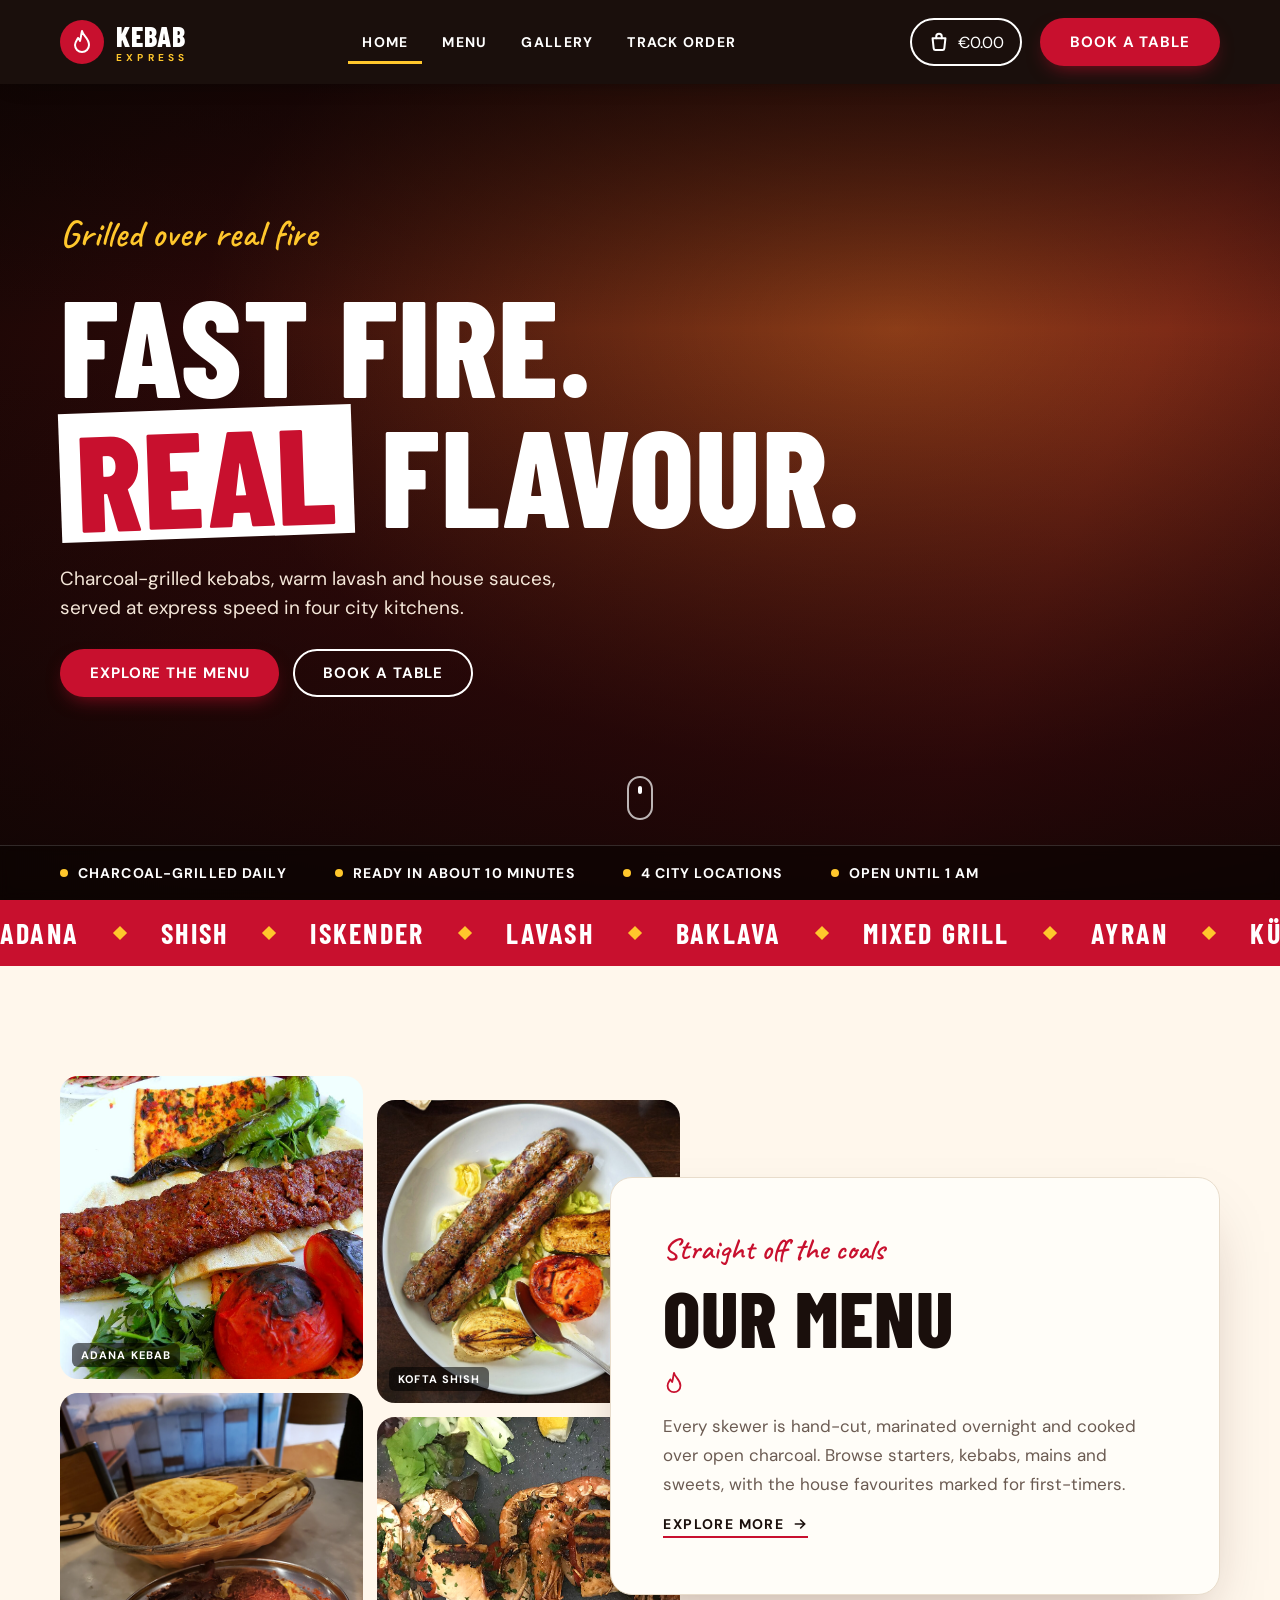
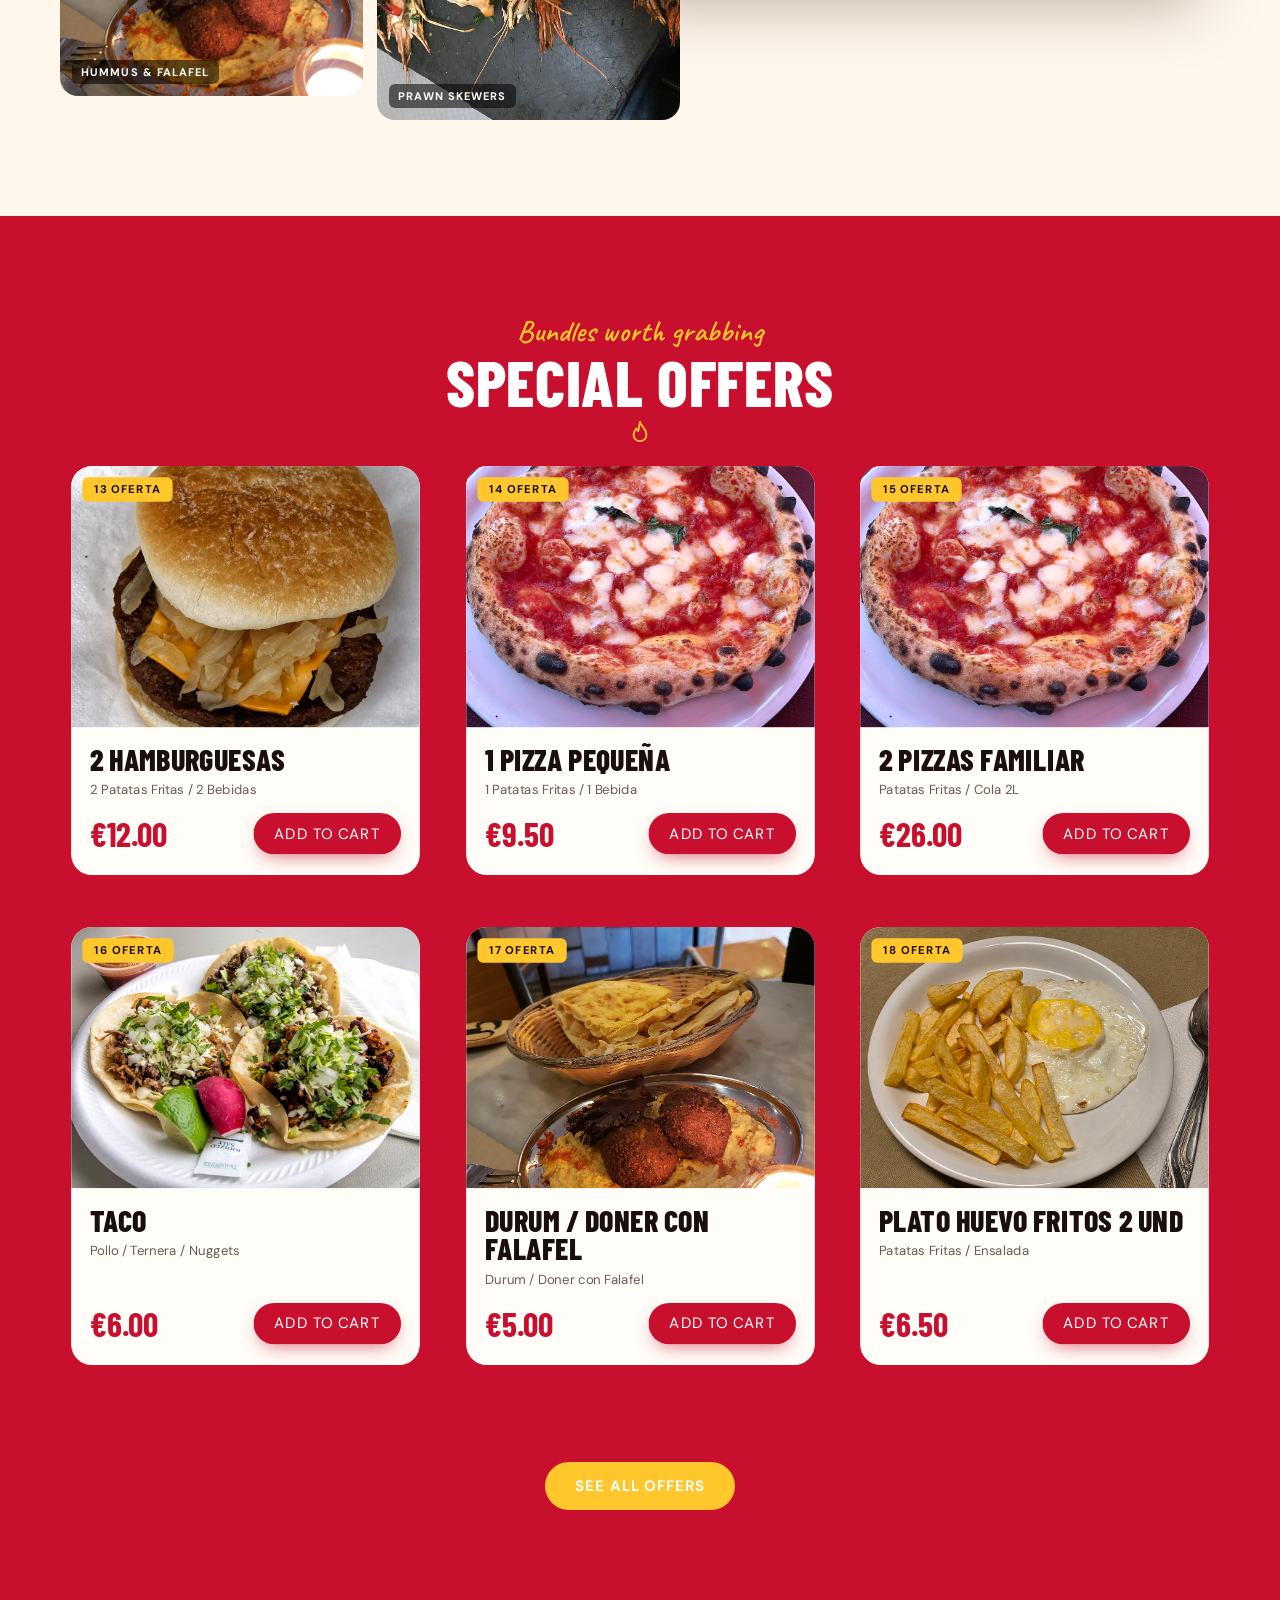
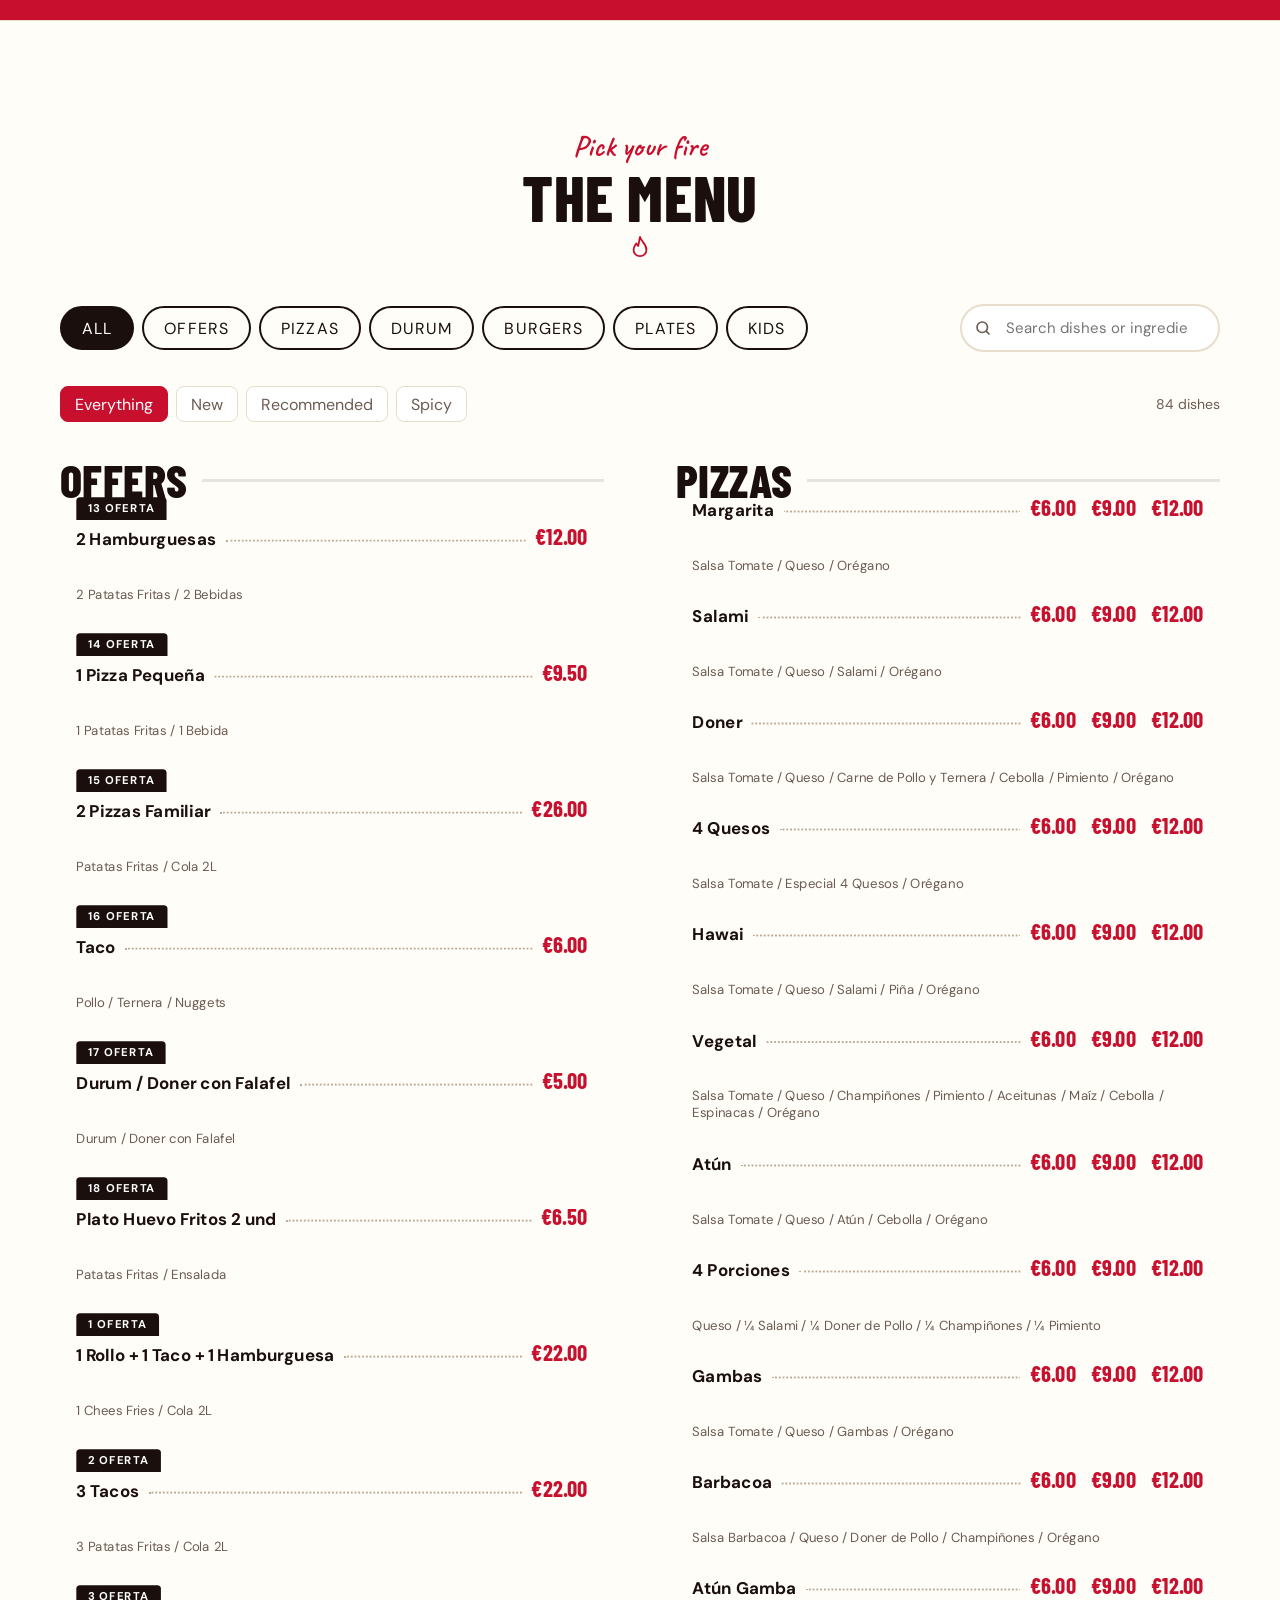
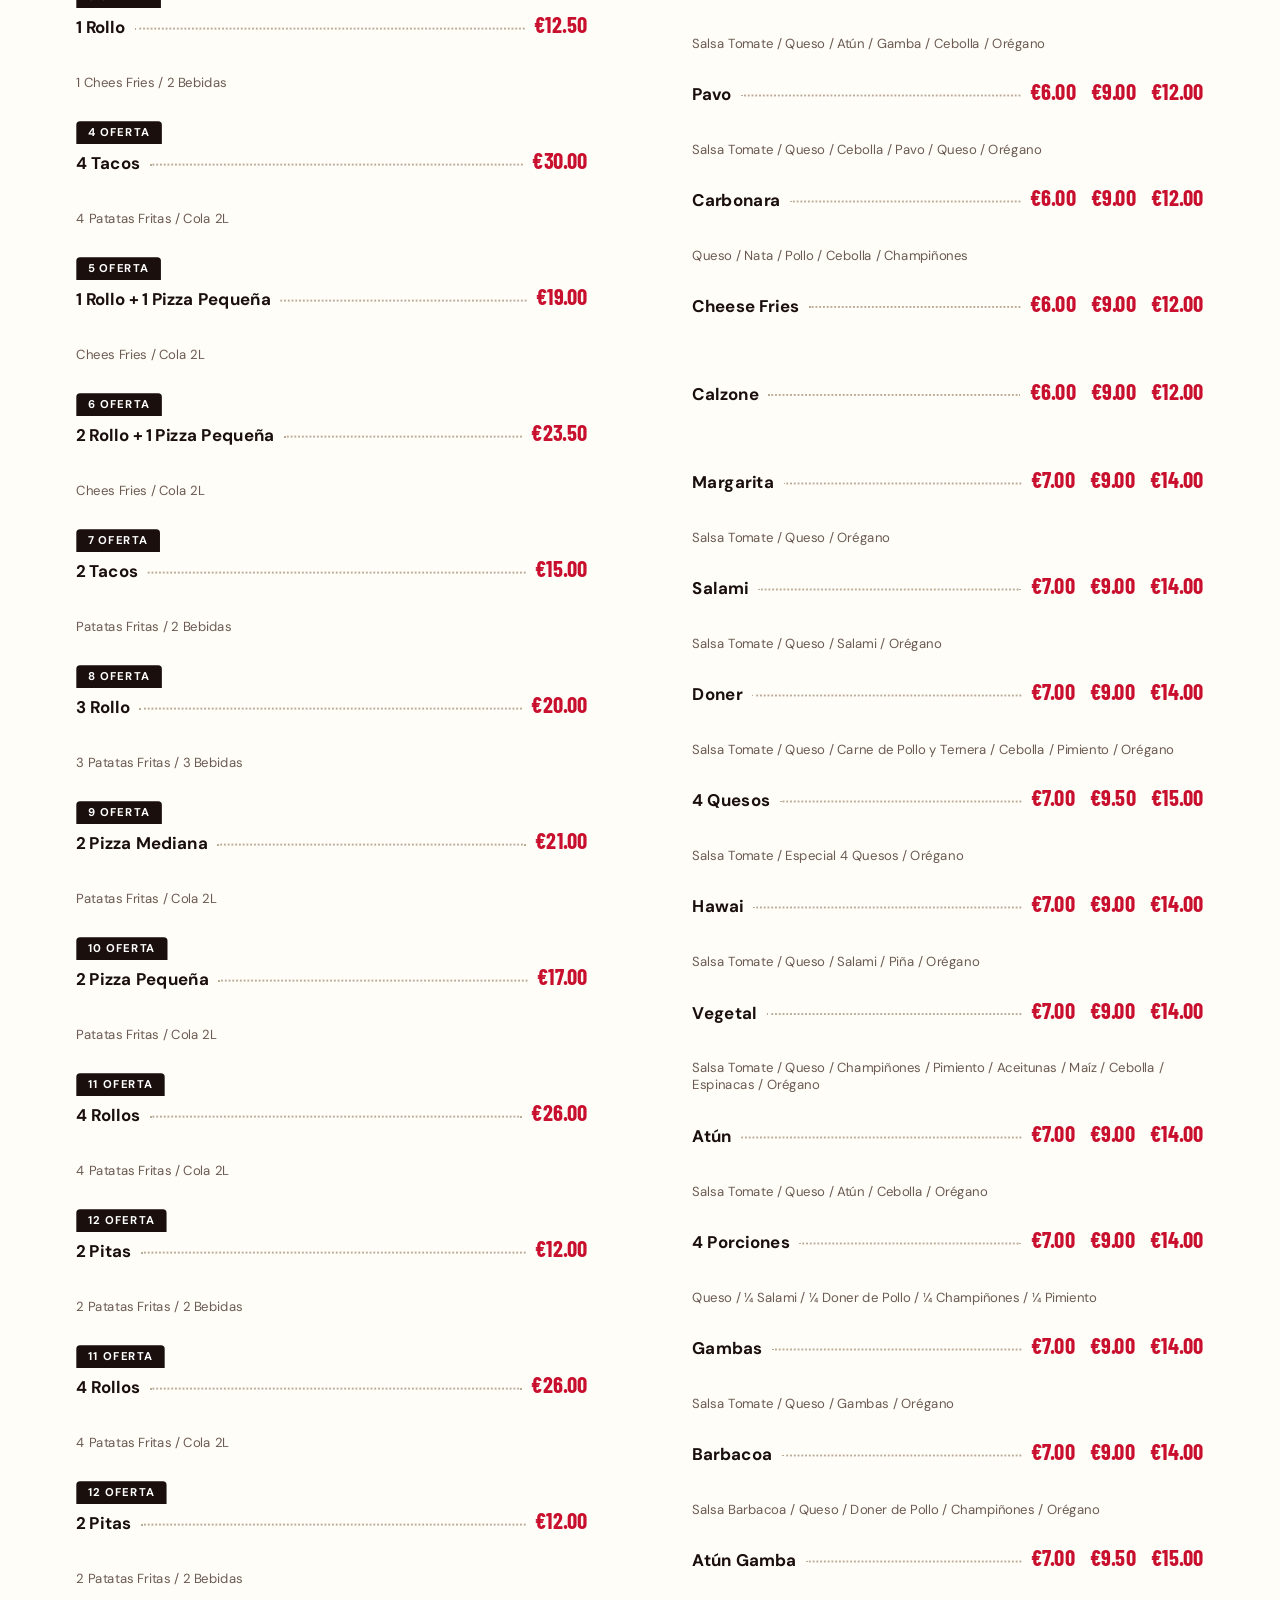
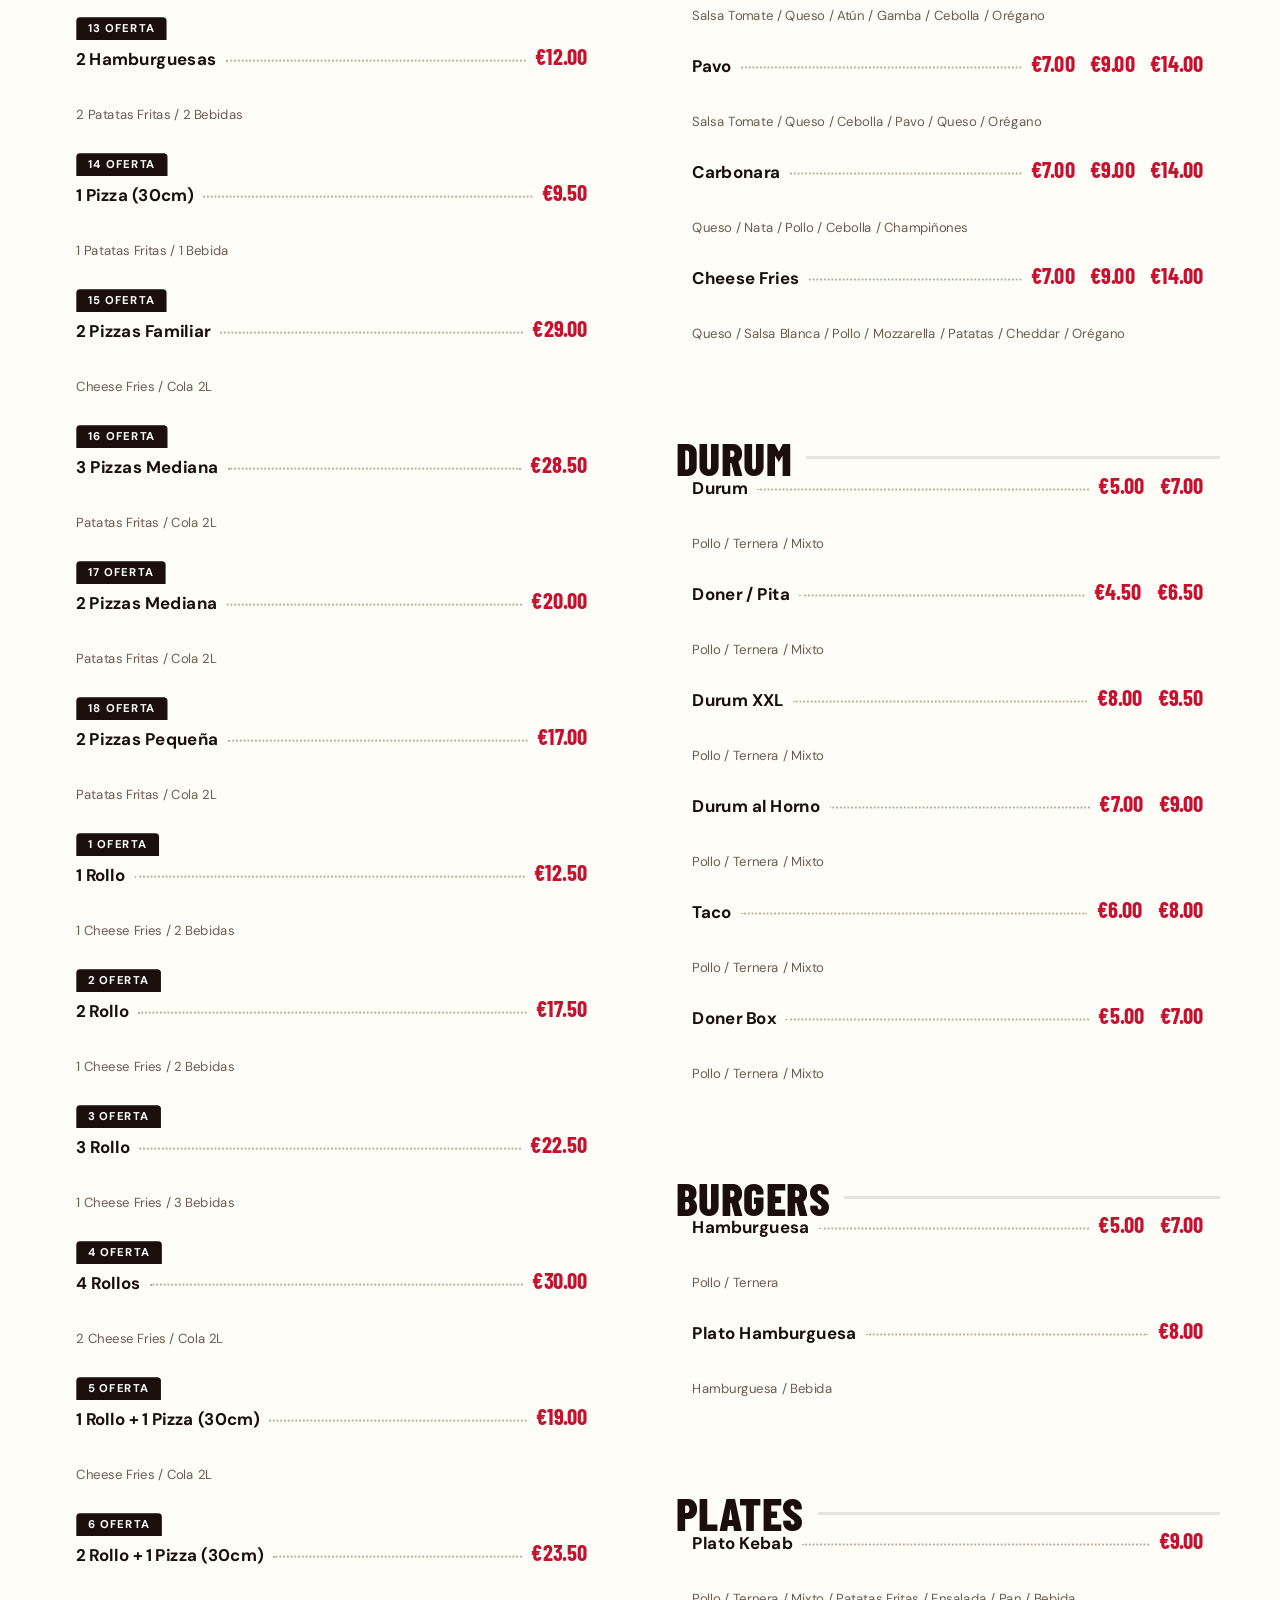
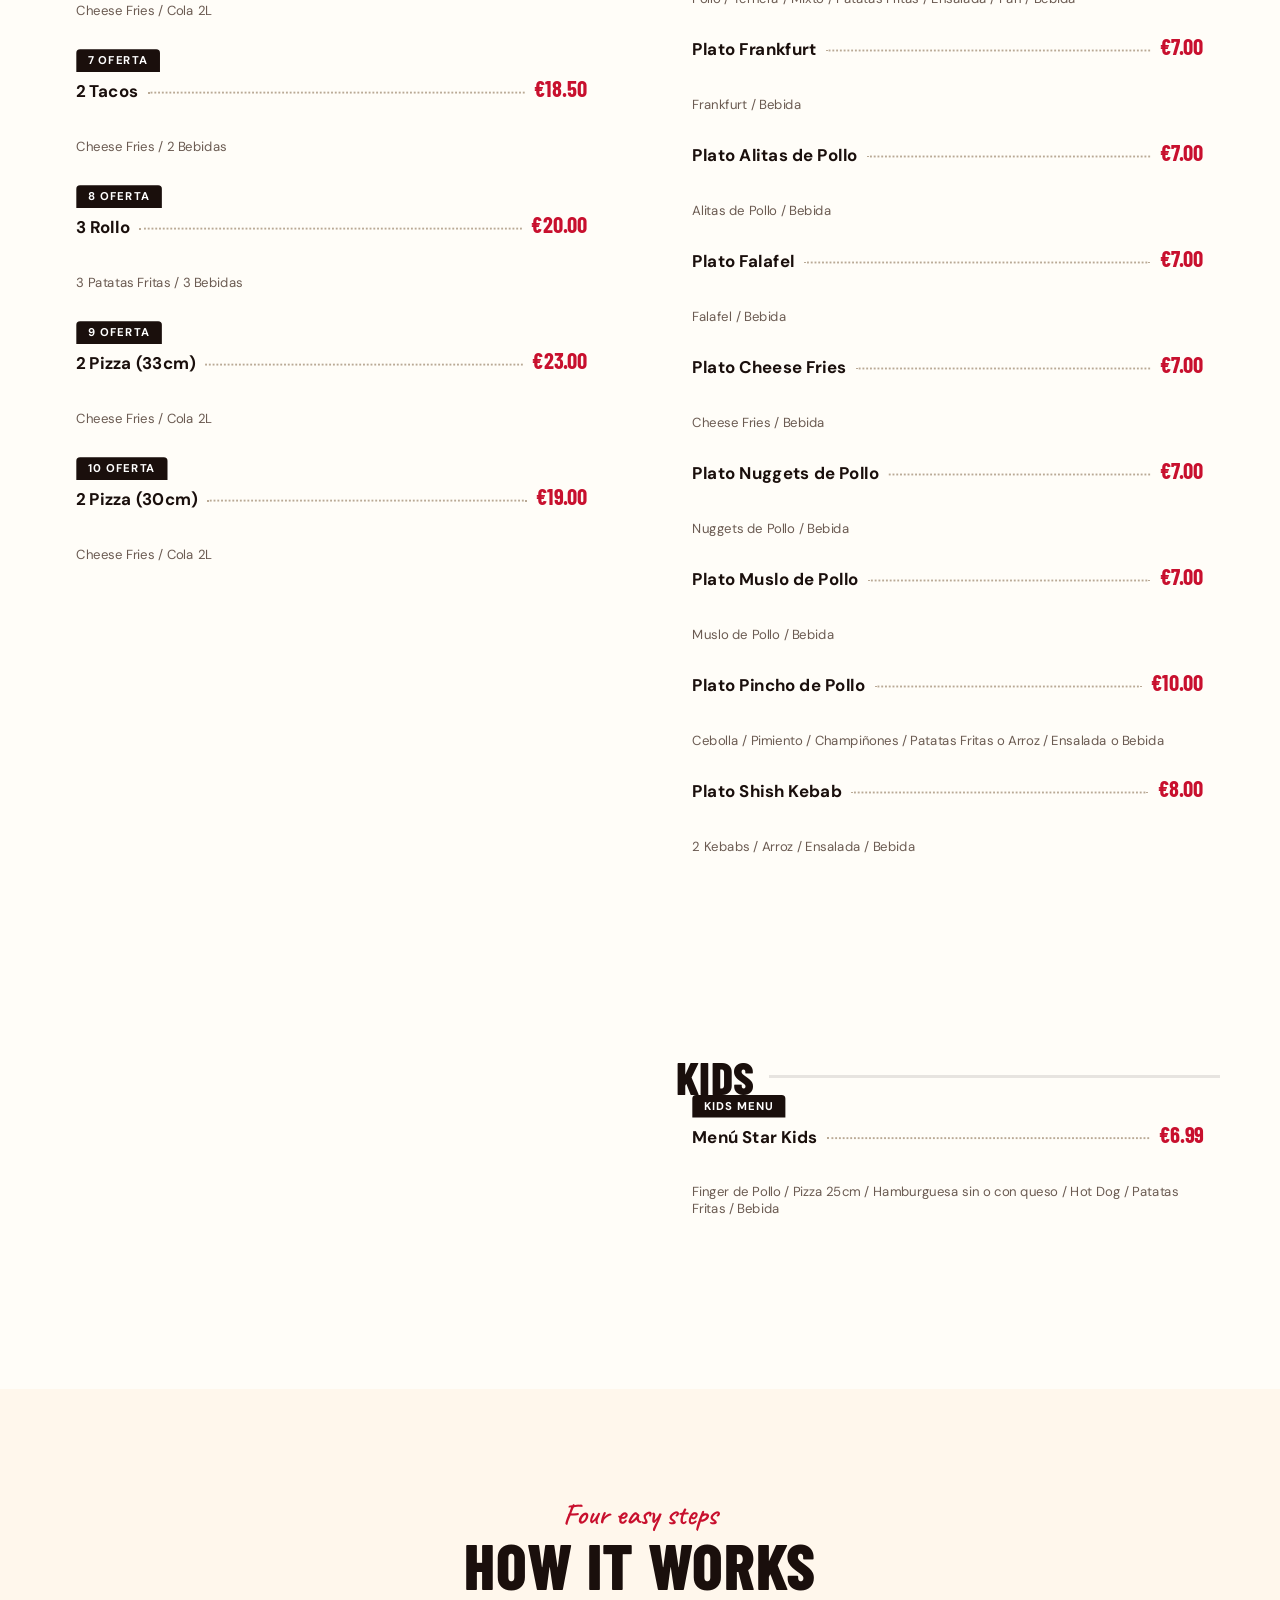
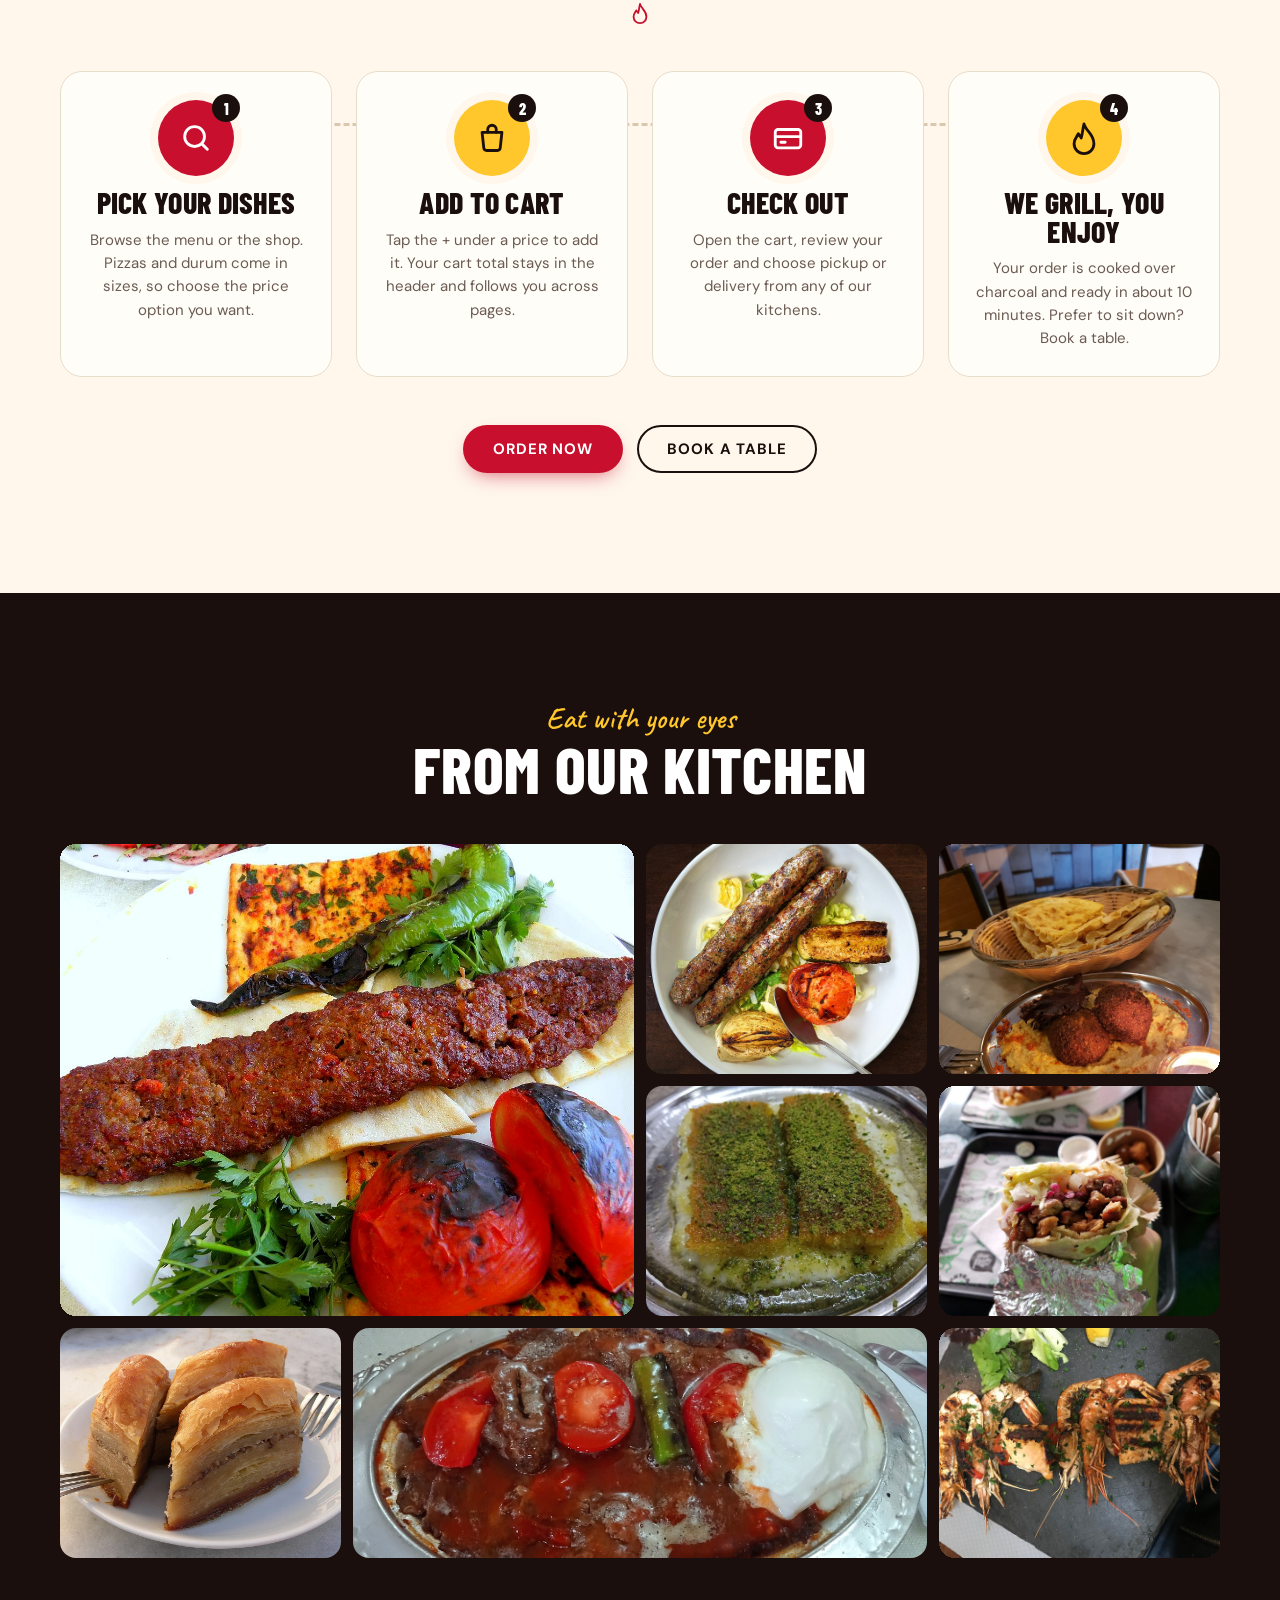
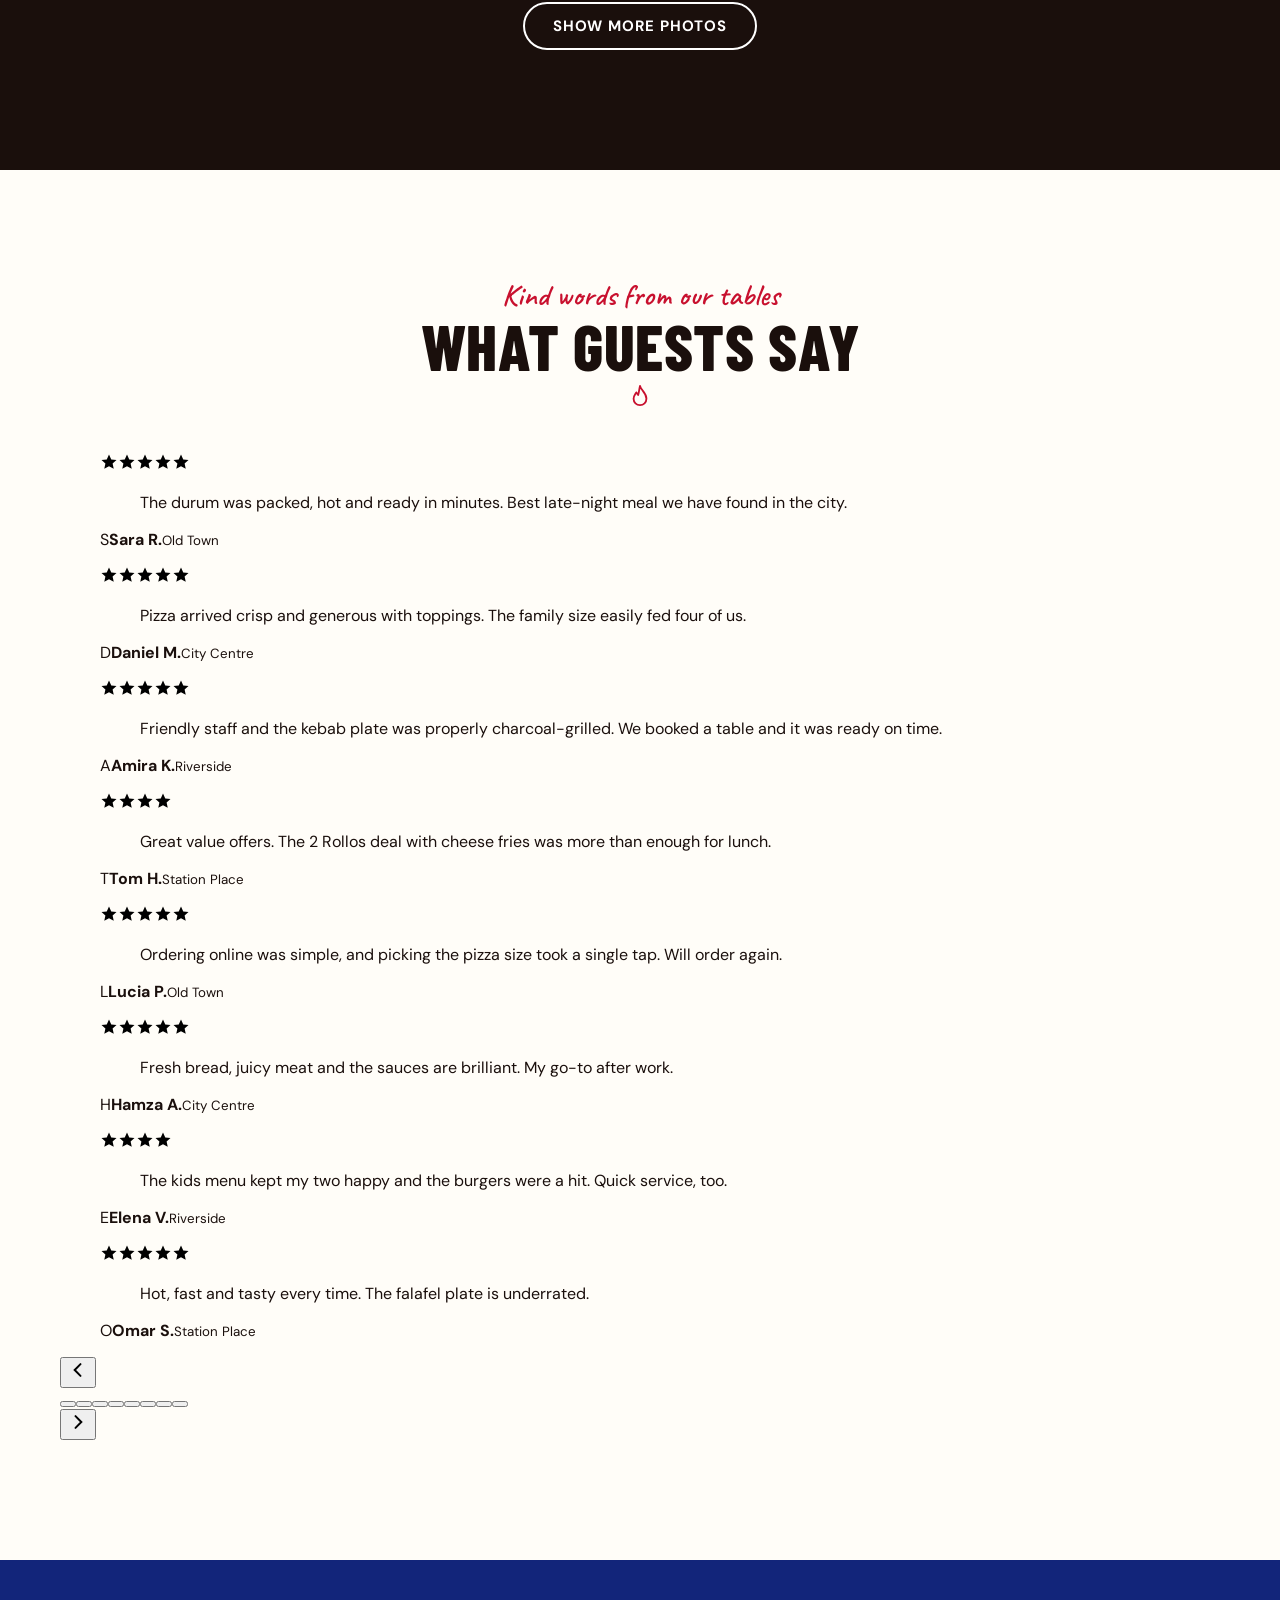
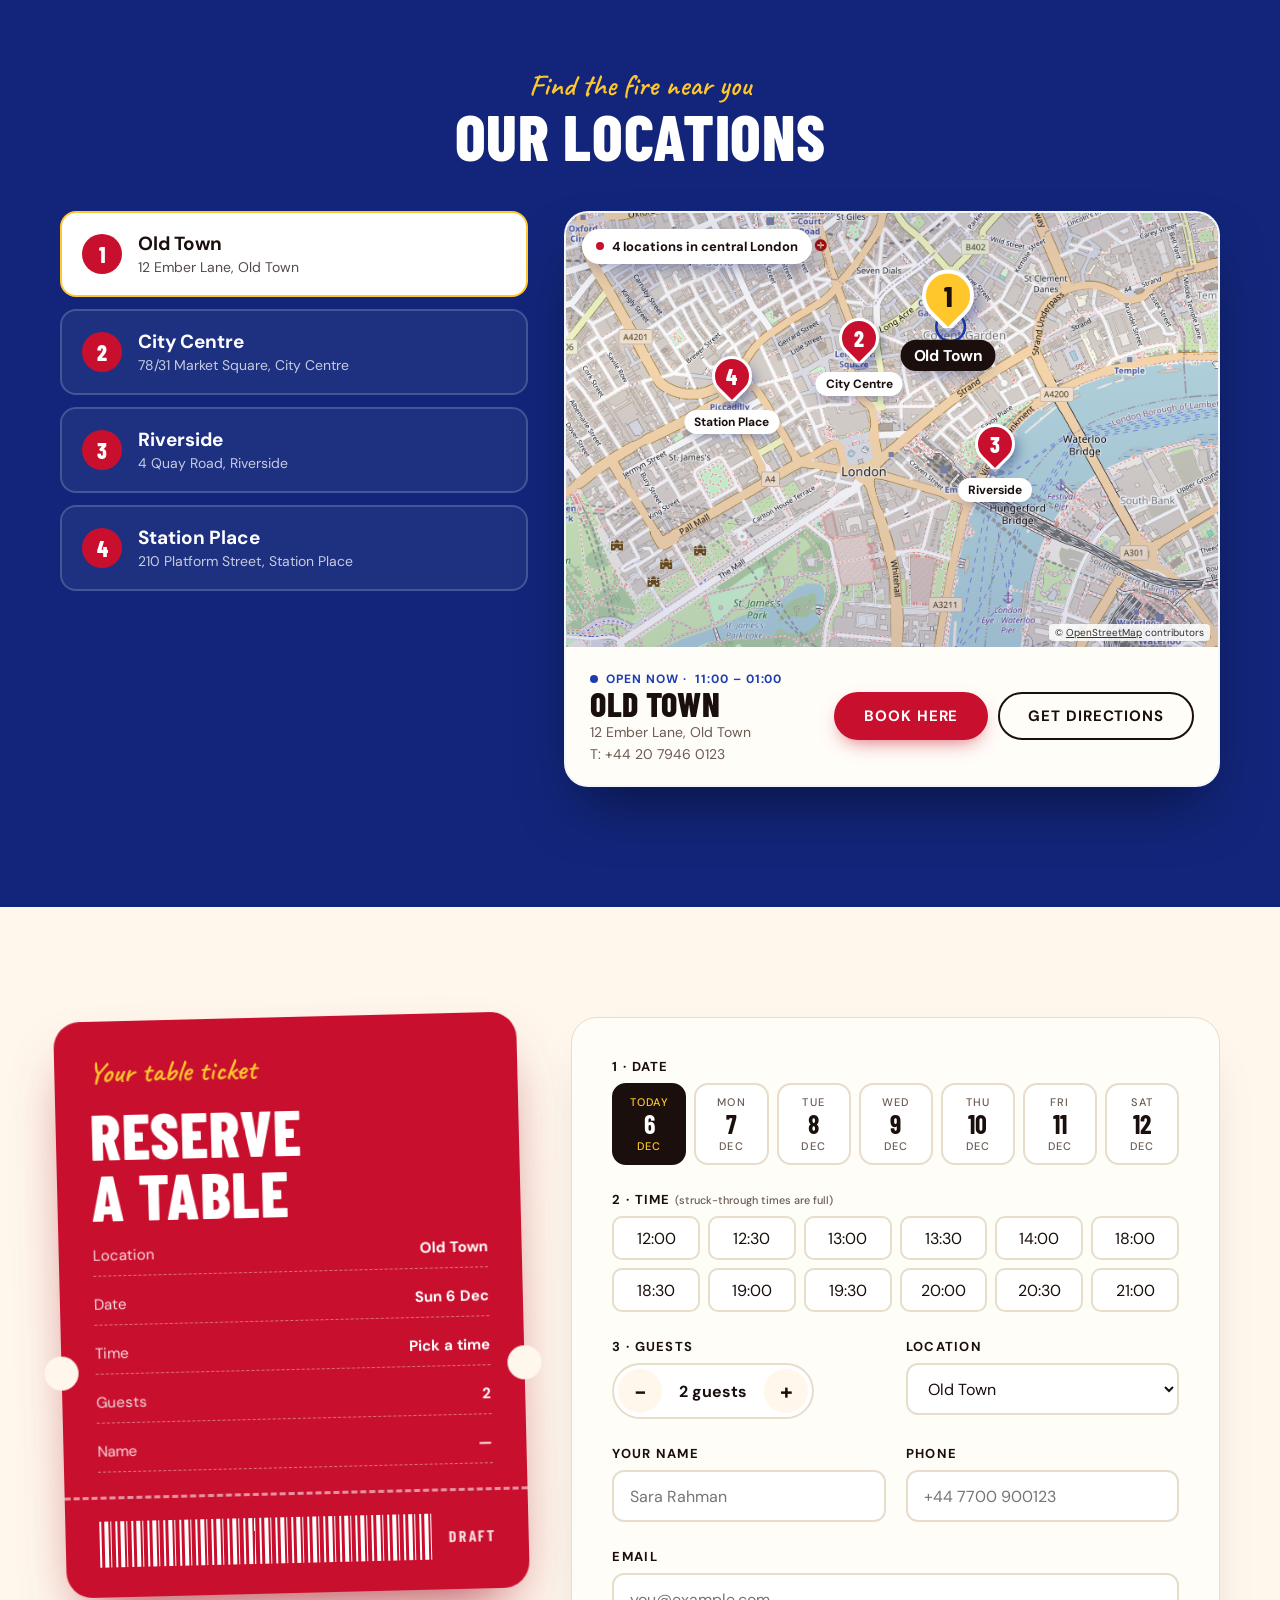
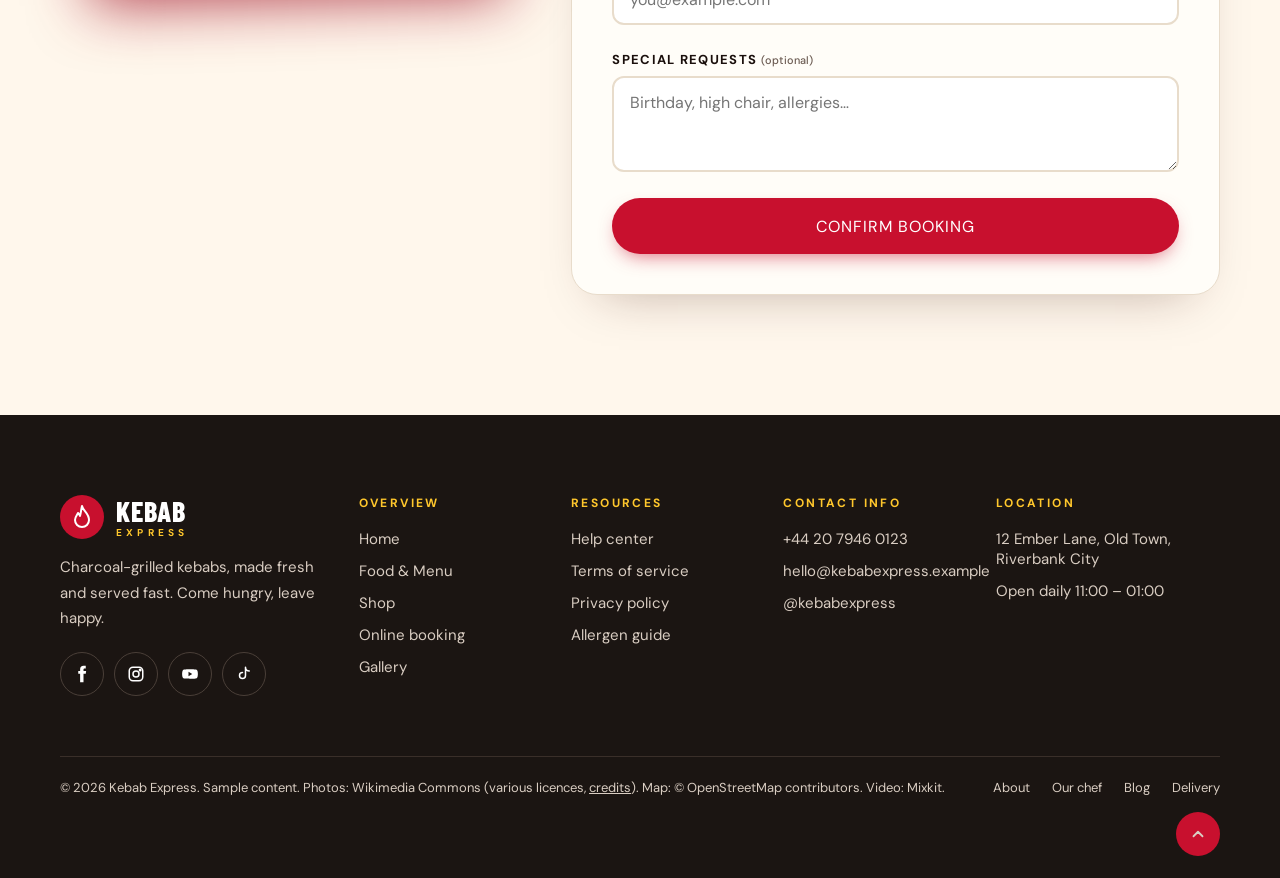
==== commit abb6fc8f: "all issues fixed" ====
--- a/index.html
+++ b/index.html
@@ -48,15 +48,43 @@
 					</a>
 					<nav aria-label="Primary">
 						<ul class="nav">
-							<li><a class="nav-l cur" href="index.html#top" data-nav="top">Home</a></li>
+							<li>
+								<a class="nav-l cur" href="index.html#top" data-nav="top"
+									>Home</a
+								>
+							</li>
 							<li><a class="nav-l" href="shop.html">Menu</a></li>
-							<li><a class="nav-l" href="index.html#gallery" data-nav="gallery">Gallery</a></li>
+							<li>
+								<a class="nav-l" href="index.html#gallery" data-nav="gallery"
+									>Gallery</a
+								>
+							</li>
 							<li><a class="nav-l" href="track.html">Track Order</a></li>
 						</ul>
 					</nav>
 					<div class="hdr-r">
-						<button class="cart-pill" type="button" id="cartOpen" aria-label="Open your cart">
-							<svg width="22" height="22" viewBox="0 0 24 24" fill="none" stroke="currentColor" stroke-width="2.2" stroke-linecap="round" stroke-linejoin="round" aria-hidden="true"><path d="M5 8h14l-1.2 11a2 2 0 0 1-2 1.8H8.2a2 2 0 0 1-2-1.8L5 8z" /><path d="M9 8V6a3 3 0 0 1 6 0v2" /></svg>
+						<button
+							class="cart-pill"
+							type="button"
+							id="cartOpen"
+							aria-label="Open your cart"
+						>
+							<svg
+								width="22"
+								height="22"
+								viewBox="0 0 24 24"
+								fill="none"
+								stroke="currentColor"
+								stroke-width="2.2"
+								stroke-linecap="round"
+								stroke-linejoin="round"
+								aria-hidden="true"
+							>
+								<path
+									d="M5 8h14l-1.2 11a2 2 0 0 1-2 1.8H8.2a2 2 0 0 1-2-1.8L5 8z"
+								/>
+								<path d="M9 8V6a3 3 0 0 1 6 0v2" />
+							</svg>
 							<span class="cart-amt" id="cartAmt">€0.00</span>
 							<span class="badge" id="cartCount" hidden>0</span>
 						</button>
@@ -85,7 +113,9 @@
 					</div>
 				</div>
 				<div class="drawer" id="drawer" hidden>
-					<a href="index.html#top">Home</a><a href="shop.html">Menu</a><a href="index.html#gallery">Gallery</a><a href="track.html">Track Order</a>
+					<a href="index.html#top">Home</a><a href="shop.html">Menu</a
+					><a href="index.html#gallery">Gallery</a
+					><a href="track.html">Track Order</a>
 				</div>
 			</header>
 
@@ -222,12 +252,27 @@
 					<div class="wrap">
 						<div class="sec-h">
 							<span class="script">Bundles worth grabbing</span>
-						<h2 class="disp">Special offers</h2>
-							<svg class="flame" viewBox="0 0 24 26" fill="none" stroke="currentColor" stroke-width="2" stroke-linecap="round" stroke-linejoin="round" aria-hidden="true"><path d="M12 2c1 5 7 7 7 14a7 7 0 0 1-14 0c0-3 2-5 3-7 1 2 2 2 2 3 1-3 1-6 2-10z" /></svg>
+							<h2 class="disp">Special offers</h2>
+							<svg
+								class="flame"
+								viewBox="0 0 24 26"
+								fill="none"
+								stroke="currentColor"
+								stroke-width="2"
+								stroke-linecap="round"
+								stroke-linejoin="round"
+								aria-hidden="true"
+							>
+								<path
+									d="M12 2c1 5 7 7 7 14a7 7 0 0 1-14 0c0-3 2-5 3-7 1 2 2 2 2 3 1-3 1-6 2-10z"
+								/>
+							</svg>
 						</div>
 						<div class="spo-g" id="offerGrid"></div>
 						<div class="how-cta">
-							<a class="btn btn-yel" href="shop.html?tab=offers">See all offers</a>
+							<a class="btn btn-yel" href="shop.html?tab=offers"
+								>See all offers</a
+							>
 						</div>
 					</div>
 				</section>
@@ -295,33 +340,126 @@
 						<div class="sec-h">
 							<span class="script">Four easy steps</span>
 							<h2 class="disp">How it works</h2>
-							<svg class="flame" viewBox="0 0 24 26" fill="none" stroke="currentColor" stroke-width="2" stroke-linecap="round" stroke-linejoin="round" aria-hidden="true"><path d="M12 2c1 5 7 7 7 14a7 7 0 0 1-14 0c0-3 2-5 3-7 1 2 2 2 2 3 1-3 1-6 2-10z" /></svg>
+							<svg
+								class="flame"
+								viewBox="0 0 24 26"
+								fill="none"
+								stroke="currentColor"
+								stroke-width="2"
+								stroke-linecap="round"
+								stroke-linejoin="round"
+								aria-hidden="true"
+							>
+								<path
+									d="M12 2c1 5 7 7 7 14a7 7 0 0 1-14 0c0-3 2-5 3-7 1 2 2 2 2 3 1-3 1-6 2-10z"
+								/>
+							</svg>
 						</div>
 						<ol class="how-g" style="list-style: none; padding: 0; margin: 0">
 							<li class="how-c">
-								<span class="how-i"><svg width="34" height="34" viewBox="0 0 24 24" fill="none" stroke="currentColor" stroke-width="2" stroke-linecap="round" stroke-linejoin="round" aria-hidden="true"><circle cx="11" cy="11" r="7"/><path d="M20 20l-3.5-3.5"/></svg><span class="how-n">1</span></span>
+								<span class="how-i"
+									><svg
+										width="34"
+										height="34"
+										viewBox="0 0 24 24"
+										fill="none"
+										stroke="currentColor"
+										stroke-width="2"
+										stroke-linecap="round"
+										stroke-linejoin="round"
+										aria-hidden="true"
+									>
+										<circle cx="11" cy="11" r="7" />
+										<path d="M20 20l-3.5-3.5" /></svg
+									><span class="how-n">1</span></span
+								>
 								<h3 class="disp">Pick your dishes</h3>
-								<p>Browse the menu or the shop. Pizzas and durum come in sizes, so choose the price option you want.</p>
+								<p>
+									Browse the menu or the shop. Pizzas and durum come in sizes,
+									so choose the price option you want.
+								</p>
 							</li>
 							<li class="how-c">
-								<span class="how-i"><svg width="34" height="34" viewBox="0 0 24 24" fill="none" stroke="currentColor" stroke-width="2" stroke-linecap="round" stroke-linejoin="round" aria-hidden="true"><path d="M5 8h14l-1.2 11a2 2 0 0 1-2 1.8H8.2a2 2 0 0 1-2-1.8L5 8z"/><path d="M9 8V6a3 3 0 0 1 6 0v2"/></svg><span class="how-n">2</span></span>
+								<span class="how-i"
+									><svg
+										width="34"
+										height="34"
+										viewBox="0 0 24 24"
+										fill="none"
+										stroke="currentColor"
+										stroke-width="2"
+										stroke-linecap="round"
+										stroke-linejoin="round"
+										aria-hidden="true"
+									>
+										<path
+											d="M5 8h14l-1.2 11a2 2 0 0 1-2 1.8H8.2a2 2 0 0 1-2-1.8L5 8z"
+										/>
+										<path d="M9 8V6a3 3 0 0 1 6 0v2" /></svg
+									><span class="how-n">2</span></span
+								>
 								<h3 class="disp">Add to cart</h3>
-								<p>Tap the + under a price to add it. Your cart total stays in the header and follows you across pages.</p>
+								<p>
+									Tap the + under a price to add it. Your cart total stays in
+									the header and follows you across pages.
+								</p>
 							</li>
 							<li class="how-c">
-								<span class="how-i"><svg width="34" height="34" viewBox="0 0 24 24" fill="none" stroke="currentColor" stroke-width="2" stroke-linecap="round" stroke-linejoin="round" aria-hidden="true"><rect x="3" y="6" width="18" height="13" rx="2"/><path d="M3 11h18M7 15h3"/></svg><span class="how-n">3</span></span>
+								<span class="how-i"
+									><svg
+										width="34"
+										height="34"
+										viewBox="0 0 24 24"
+										fill="none"
+										stroke="currentColor"
+										stroke-width="2"
+										stroke-linecap="round"
+										stroke-linejoin="round"
+										aria-hidden="true"
+									>
+										<rect x="3" y="6" width="18" height="13" rx="2" />
+										<path d="M3 11h18M7 15h3" /></svg
+									><span class="how-n">3</span></span
+								>
 								<h3 class="disp">Check out</h3>
-								<p>Open the cart, review your order and choose pickup or delivery from any of our kitchens.</p>
+								<p>
+									Open the cart, review your order and choose pickup or delivery
+									from any of our kitchens.
+								</p>
 							</li>
 							<li class="how-c">
-								<span class="how-i"><svg width="34" height="34" viewBox="0 0 24 24" fill="none" stroke="currentColor" stroke-width="2" stroke-linecap="round" stroke-linejoin="round" aria-hidden="true"><path d="M12 2c1 5 7 7 7 14a7 7 0 0 1-14 0c0-3 2-5 3-7 1 2 2 2 2 3 1-3 1-6 2-10z"/></svg><span class="how-n">4</span></span>
+								<span class="how-i"
+									><svg
+										width="34"
+										height="34"
+										viewBox="0 0 24 24"
+										fill="none"
+										stroke="currentColor"
+										stroke-width="2"
+										stroke-linecap="round"
+										stroke-linejoin="round"
+										aria-hidden="true"
+									>
+										<path
+											d="M12 2c1 5 7 7 7 14a7 7 0 0 1-14 0c0-3 2-5 3-7 1 2 2 2 2 3 1-3 1-6 2-10z"
+										/></svg
+									><span class="how-n">4</span></span
+								>
 								<h3 class="disp">We grill, you enjoy</h3>
-								<p>Your order is cooked over charcoal and ready in about 10 minutes. Prefer to sit down? Book a table.</p>
+								<p>
+									Your order is cooked over charcoal and ready in about 10
+									minutes. Prefer to sit down? Book a table.
+								</p>
 							</li>
 						</ol>
 						<div class="how-cta">
 							<a class="btn btn-red" href="shop.html">Order now</a>
-							<a class="btn" style="border-color: var(--ink); color: var(--ink)" href="#book">Book a table</a>
+							<a
+								class="btn"
+								style="border-color: var(--ink); color: var(--ink)"
+								href="#book"
+								>Book a table</a
+							>
 						</div>
 					</div>
 				</section>
@@ -418,14 +556,68 @@
 						<div class="sec-h">
 							<span class="script">Kind words from our tables</span>
 							<h2 class="disp">What guests say</h2>
-							<svg class="flame" viewBox="0 0 24 26" fill="none" stroke="currentColor" stroke-width="2" stroke-linecap="round" stroke-linejoin="round" aria-hidden="true"><path d="M12 2c1 5 7 7 7 14a7 7 0 0 1-14 0c0-3 2-5 3-7 1 2 2 2 2 3 1-3 1-6 2-10z" /></svg>
-						</div>
-						<div class="rv" role="region" aria-roledescription="carousel" aria-label="Guest reviews">
+							<svg
+								class="flame"
+								viewBox="0 0 24 26"
+								fill="none"
+								stroke="currentColor"
+								stroke-width="2"
+								stroke-linecap="round"
+								stroke-linejoin="round"
+								aria-hidden="true"
+							>
+								<path
+									d="M12 2c1 5 7 7 7 14a7 7 0 0 1-14 0c0-3 2-5 3-7 1 2 2 2 2 3 1-3 1-6 2-10z"
+								/>
+							</svg>
+						</div>
+						<div
+							class="rv"
+							role="region"
+							aria-roledescription="carousel"
+							aria-label="Guest reviews"
+						>
 							<div class="rv-track" id="rvTrack" tabindex="0"></div>
 							<div class="rv-bar">
-								<button class="rv-b" type="button" id="rvPrev" aria-label="Previous reviews"><svg width="20" height="20" viewBox="0 0 24 24" fill="none" stroke="currentColor" stroke-width="2.4" stroke-linecap="round" aria-hidden="true"><path d="M15 5l-7 7 7 7" /></svg></button>
+								<button
+									class="rv-b"
+									type="button"
+									id="rvPrev"
+									aria-label="Previous reviews"
+								>
+									<svg
+										width="20"
+										height="20"
+										viewBox="0 0 24 24"
+										fill="none"
+										stroke="currentColor"
+										stroke-width="2.4"
+										stroke-linecap="round"
+										aria-hidden="true"
+									>
+										<path d="M15 5l-7 7 7 7" />
+									</svg>
+								</button>
 								<div class="rv-dots" id="rvDots"></div>
-								<button class="rv-b" type="button" id="rvNext" aria-label="Next reviews"><svg width="20" height="20" viewBox="0 0 24 24" fill="none" stroke="currentColor" stroke-width="2.4" stroke-linecap="round" aria-hidden="true"><path d="M9 5l7 7-7 7" /></svg></button>
+								<button
+									class="rv-b"
+									type="button"
+									id="rvNext"
+									aria-label="Next reviews"
+								>
+									<svg
+										width="20"
+										height="20"
+										viewBox="0 0 24 24"
+										fill="none"
+										stroke="currentColor"
+										stroke-width="2.4"
+										stroke-linecap="round"
+										aria-hidden="true"
+									>
+										<path d="M9 5l7 7-7 7" />
+									</svg>
+								</button>
 							</div>
 						</div>
 					</div>
@@ -782,8 +974,10 @@
 					<div class="ft-b">
 						<span
 							>© 2026 Kebab Express. Sample content. Photos: Wikimedia Commons
-							(various licences, <a href="gallery.html#credits" style="text-decoration: underline">credits</a>). Map: ©
-							OpenStreetMap contributors. Video: Mixkit.</span
+							(various licences,
+							<a href="gallery.html#credits" style="text-decoration: underline"
+								>credits</a
+							>). Map: © OpenStreetMap contributors. Video: Mixkit.</span
 						>
 						<nav aria-label="Footer">
 							<a href="#top">About</a><a href="#top">Our chef</a
@@ -808,7 +1002,6 @@
 			</footer>
 		</div>
 
-
 		<script src="js/dish-art.js"></script>
 		<script src="js/menu-data.js"></script>
 		<script src="js/common.js"></script>
--- a/css/home.css
+++ b/css/home.css
@@ -2642,7 +2642,7 @@
 	background: var(--paper);
 	padding: 110px 0 120px;
 }
-.rv-track {
+.sr-track {
 	display: flex;
 	gap: 20px;
 	overflow-x: auto;
@@ -2650,10 +2650,10 @@
 	scrollbar-width: none;
 	padding: 6px 2px 14px;
 }
-.rv-track::-webkit-scrollbar {
+.sr-track::-webkit-scrollbar {
 	display: none;
 }
-.rv-c {
+.sr-c {
 	flex: 0 0 calc((100% - 40px) / 3);
 	scroll-snap-align: start;
 	margin: 0;
@@ -2665,34 +2665,34 @@
 	flex-direction: column;
 	gap: 16px;
 }
-.rv-s {
+.sr-s {
 	display: flex;
 	gap: 3px;
 	color: var(--yellow);
 }
-.rv-s svg {
+.sr-s svg {
 	fill: currentColor;
 }
-.rv-c blockquote {
+.sr-c blockquote {
 	margin: 0;
 	flex: 1;
 	font-size: 17px;
 	line-height: 1.6;
 }
-.rv-c figcaption {
+.sr-c figcaption {
 	display: flex;
 	align-items: center;
 	gap: 12px;
 }
-.rv-c figcaption span:last-child {
+.sr-c figcaption span:last-child {
 	display: flex;
 	flex-direction: column;
 }
-.rv-c figcaption small {
+.sr-c figcaption small {
 	color: var(--mute);
 	font-size: 13px;
 }
-.rv-av {
+.sr-av {
 	width: 44px;
 	height: 44px;
 	border-radius: 50%;
@@ -2704,14 +2704,14 @@
 	font-weight: 800;
 	font-size: 22px;
 }
-.rv-bar {
+.sr-bar {
 	display: flex;
 	align-items: center;
 	justify-content: center;
 	gap: 18px;
 	margin-top: 26px;
 }
-.rv-b {
+.sr-b {
 	width: 48px;
 	height: 48px;
 	border-radius: 50%;
@@ -2725,15 +2725,15 @@
 		background 0.2s,
 		color 0.2s;
 }
-.rv-b:hover {
+.sr-b:hover {
 	background: var(--ink);
 	color: #fff;
 }
-.rv-dots {
+.sr-dots {
 	display: flex;
 	gap: 8px;
 }
-.rv-d {
+.sr-d {
 	width: 10px;
 	height: 10px;
 	padding: 0;
@@ -2745,13 +2745,13 @@
 		width 0.25s,
 		background 0.25s;
 }
-.rv-d.on {
+.sr-d.on {
 	width: 28px;
 	border-radius: 5px;
 	background: var(--red);
 }
 @media (max-width: 1080px) {
-	.rv-c {
+	.sr-c {
 		flex-basis: calc((100% - 20px) / 2);
 	}
 }
@@ -2759,7 +2759,7 @@
 	.rvs {
 		padding: 80px 0 90px;
 	}
-	.rv-c {
+	.sr-c {
 		flex-basis: 100%;
 	}
 }
@@ -2792,3 +2792,21 @@
 		columns: 1;
 	}
 }
+
+/* scroll reveal (see KE.reveal in js/common.js) */
+.sr{opacity:0;translate:0 var(--rvy,36px);scale:.94}
+.sr.in{opacity:1;translate:0 0;scale:1}
+.spo-c.sr{transition:opacity .6s ease var(--d,0ms),translate .65s cubic-bezier(.2,.9,.3,1.1) var(--d,0ms),scale .65s cubic-bezier(.2,.9,.3,1.1) var(--d,0ms),transform .35s cubic-bezier(.2,.9,.3,1.2),box-shadow .35s}
+.mi.sr,.sx .pc.sr{animation:none;transition:opacity .6s ease var(--d,0ms),translate .65s cubic-bezier(.2,.9,.3,1.1) var(--d,0ms),scale .65s cubic-bezier(.2,.9,.3,1.1) var(--d,0ms),transform .3s cubic-bezier(.2,.9,.3,1.2),background .25s,box-shadow .3s}
+@media (prefers-reduced-motion:reduce){.sr{opacity:1;translate:none;scale:1}}
+
+/* drawer checkout form */
+.cdr-form{flex:1;min-height:0;display:flex;flex-direction:column}
+.cdr-fields{display:flex;flex-direction:column;gap:16px;padding-top:20px;padding-bottom:20px}
+.cdr-ff{display:flex;flex-direction:column;gap:6px}
+.cdr-ff label{font-size:13px;font-weight:700;letter-spacing:.1em;text-transform:uppercase}
+.cdr-in{height:50px;border-radius:12px;border:2px solid var(--line);background:#fff;padding:0 16px;font:inherit;font-size:16px;color:var(--ink);width:100%}
+.cdr-in:focus{outline:none;border-color:var(--ink);box-shadow:0 0 0 4px rgba(255,199,44,.5)}
+.cdr-in.bad{border-color:var(--red);background:#FFF1F2}
+.cdr-er{color:var(--red);font-size:13px;font-weight:700}
+.cdr-note{color:var(--mute);font-size:14px}
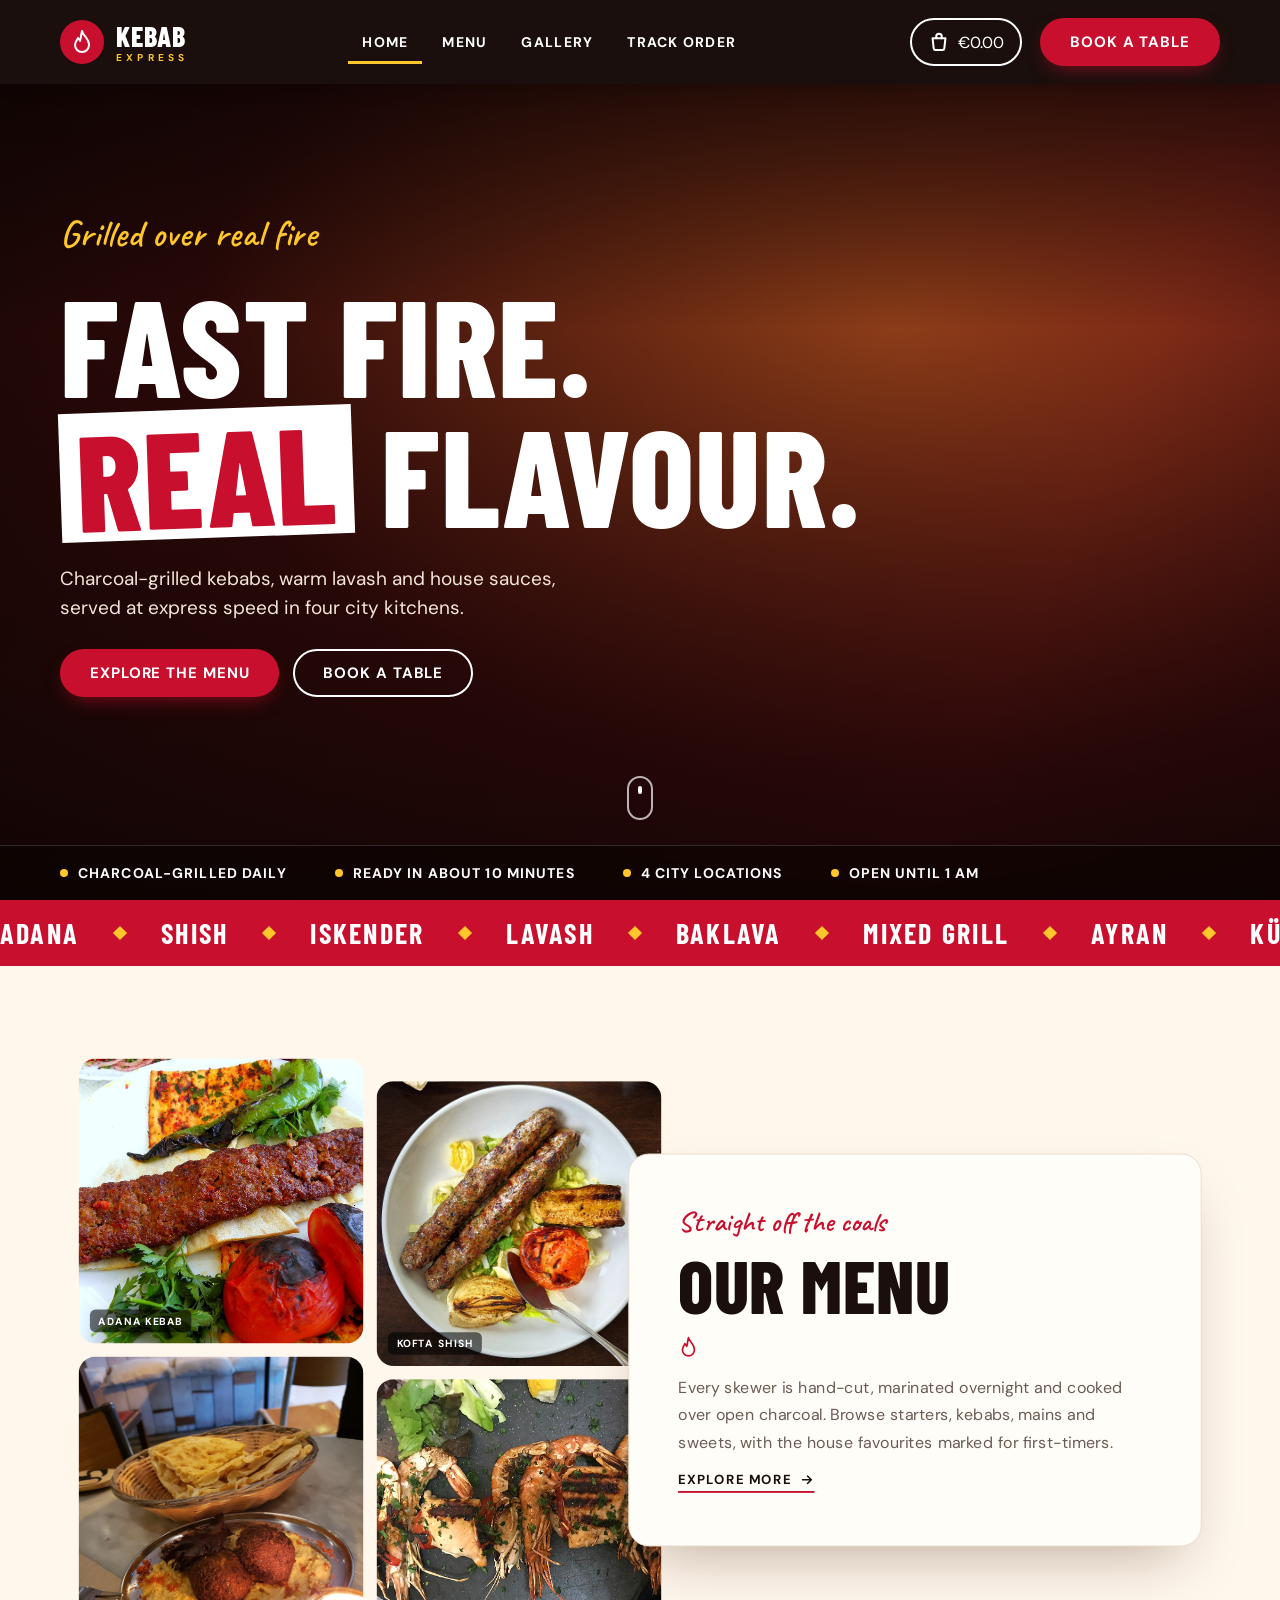
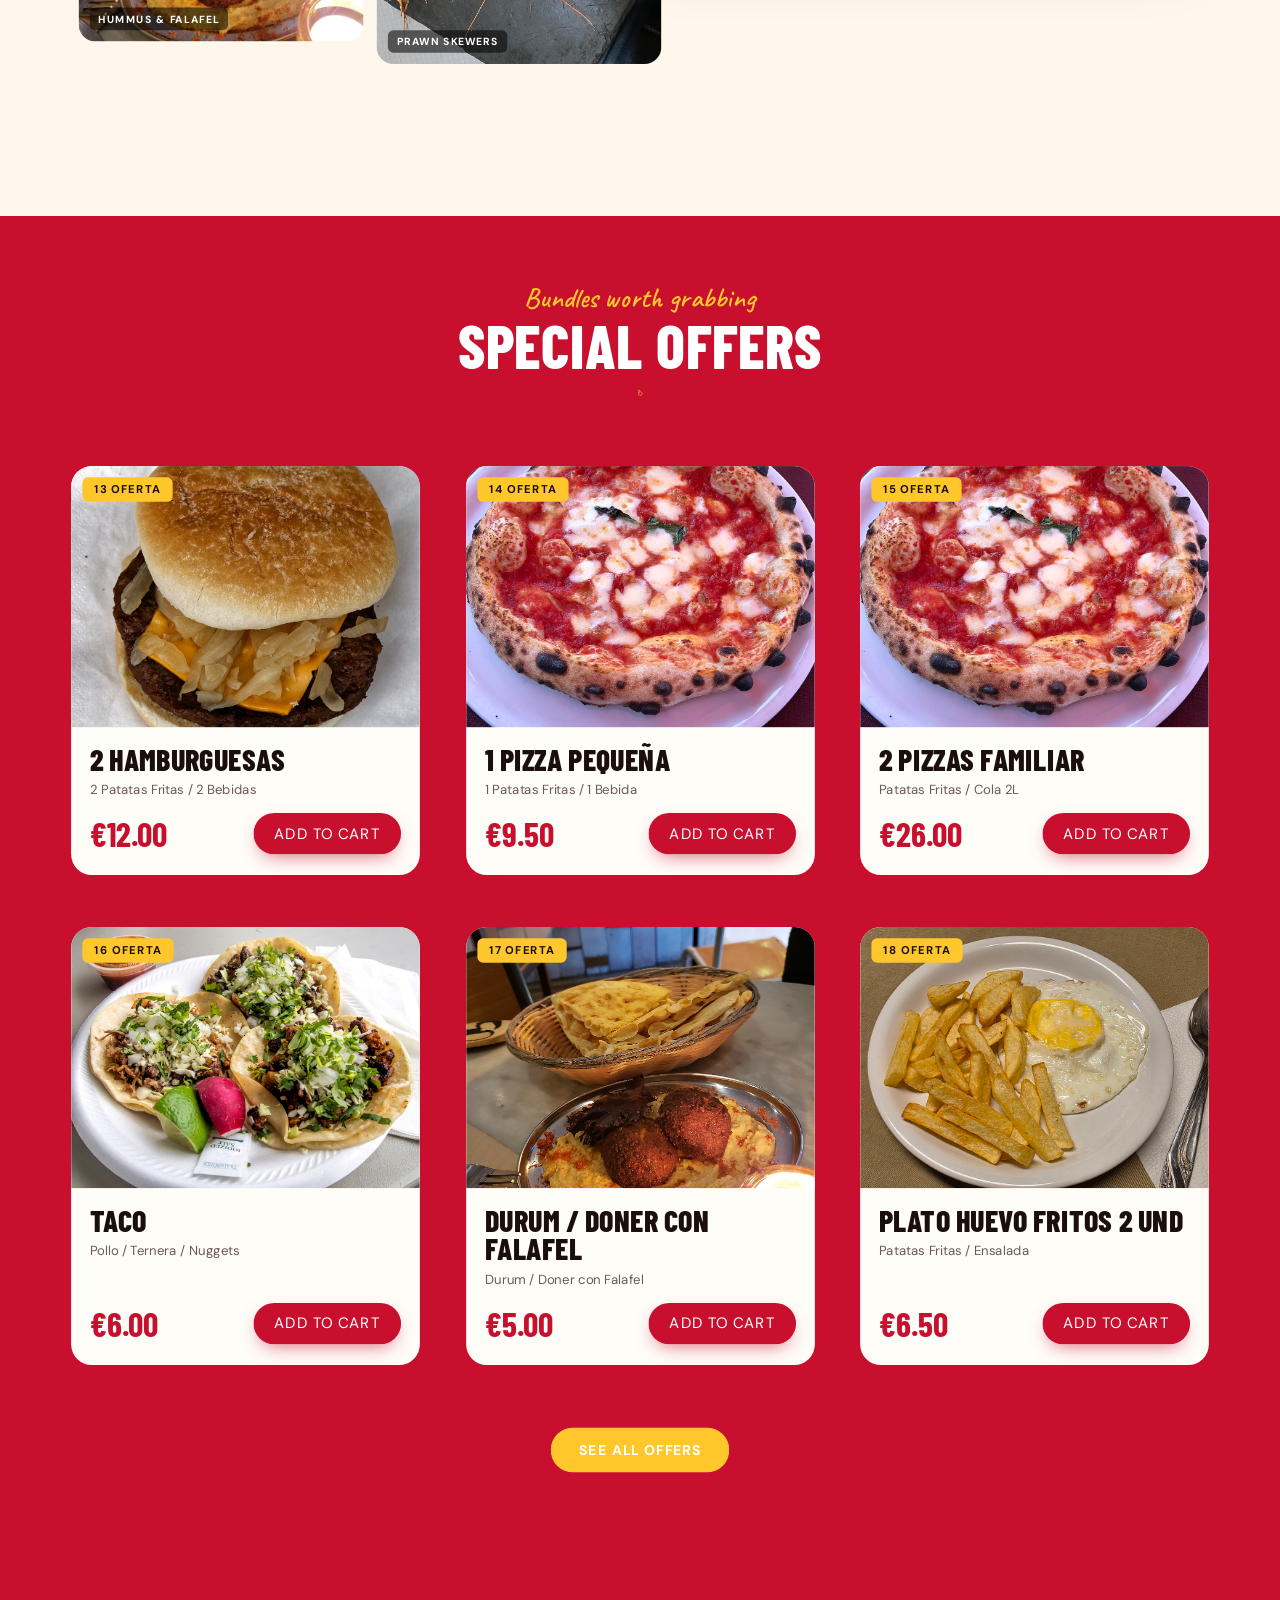
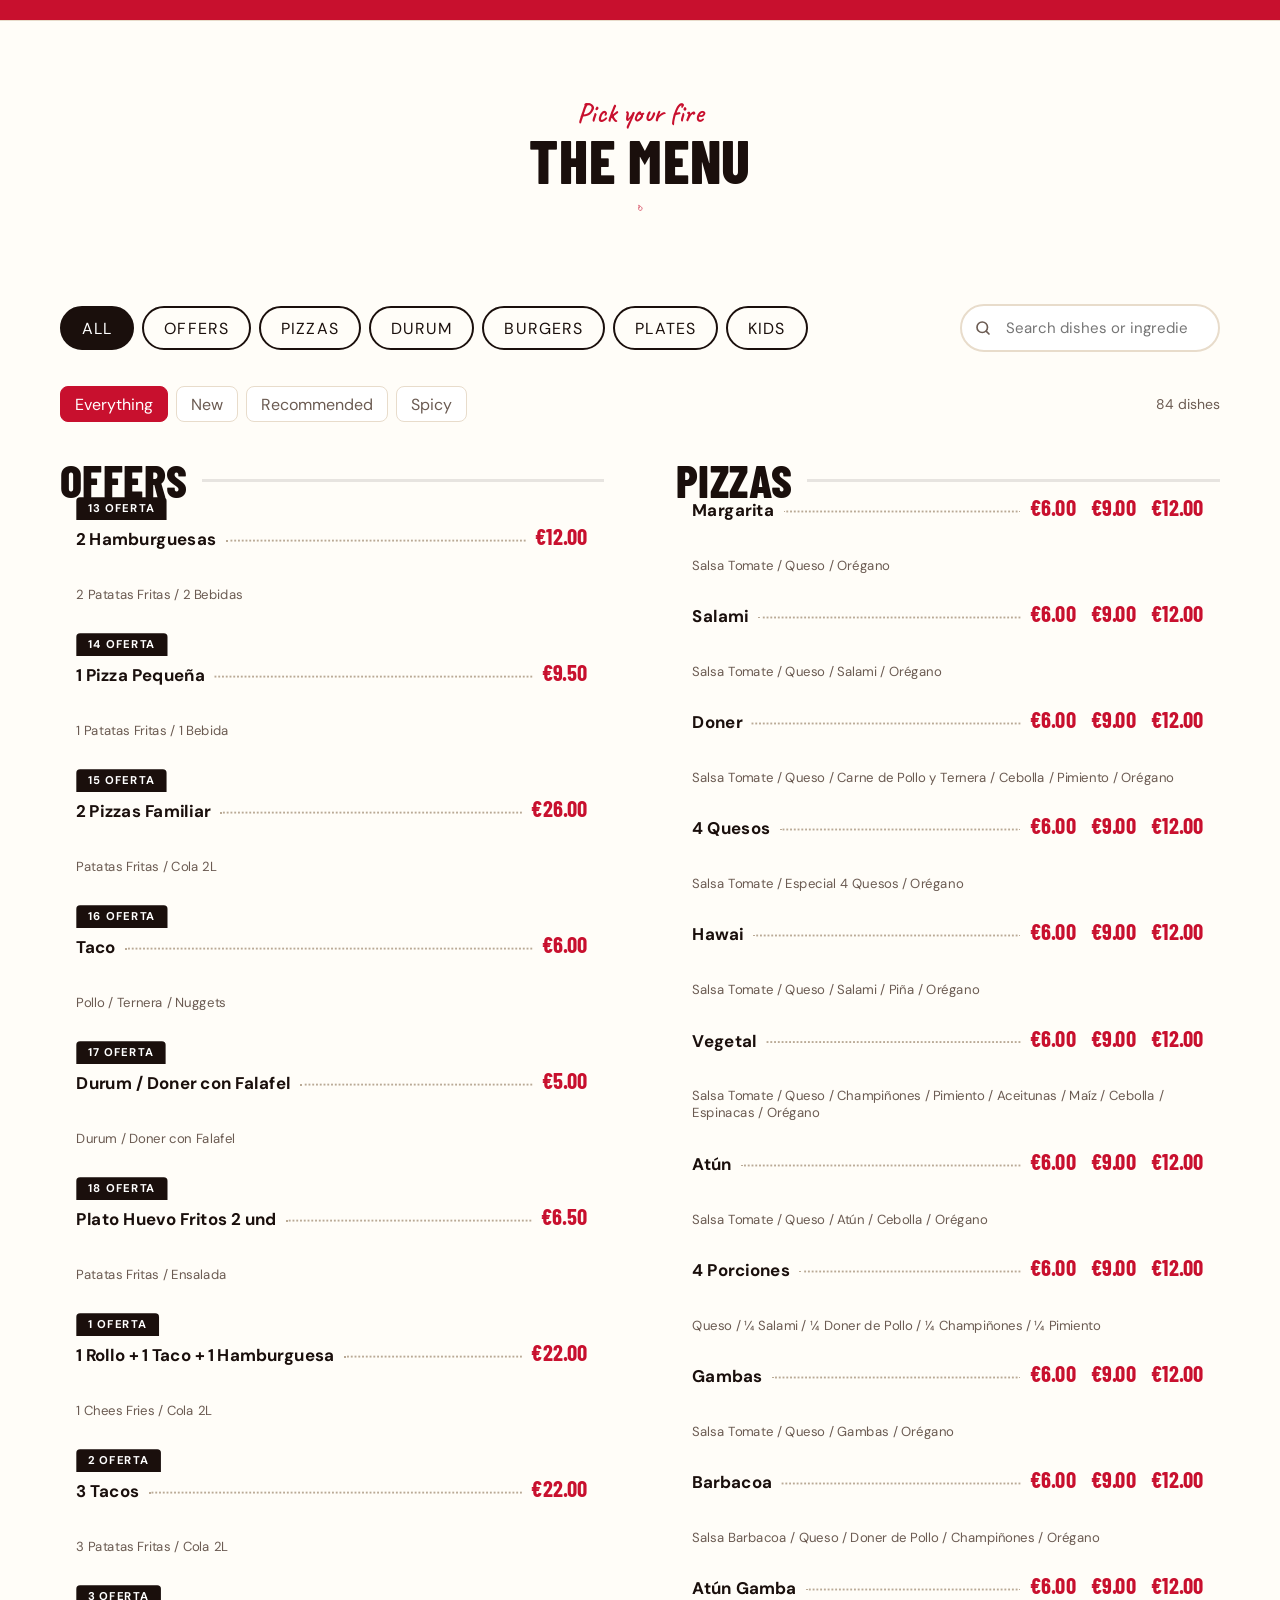
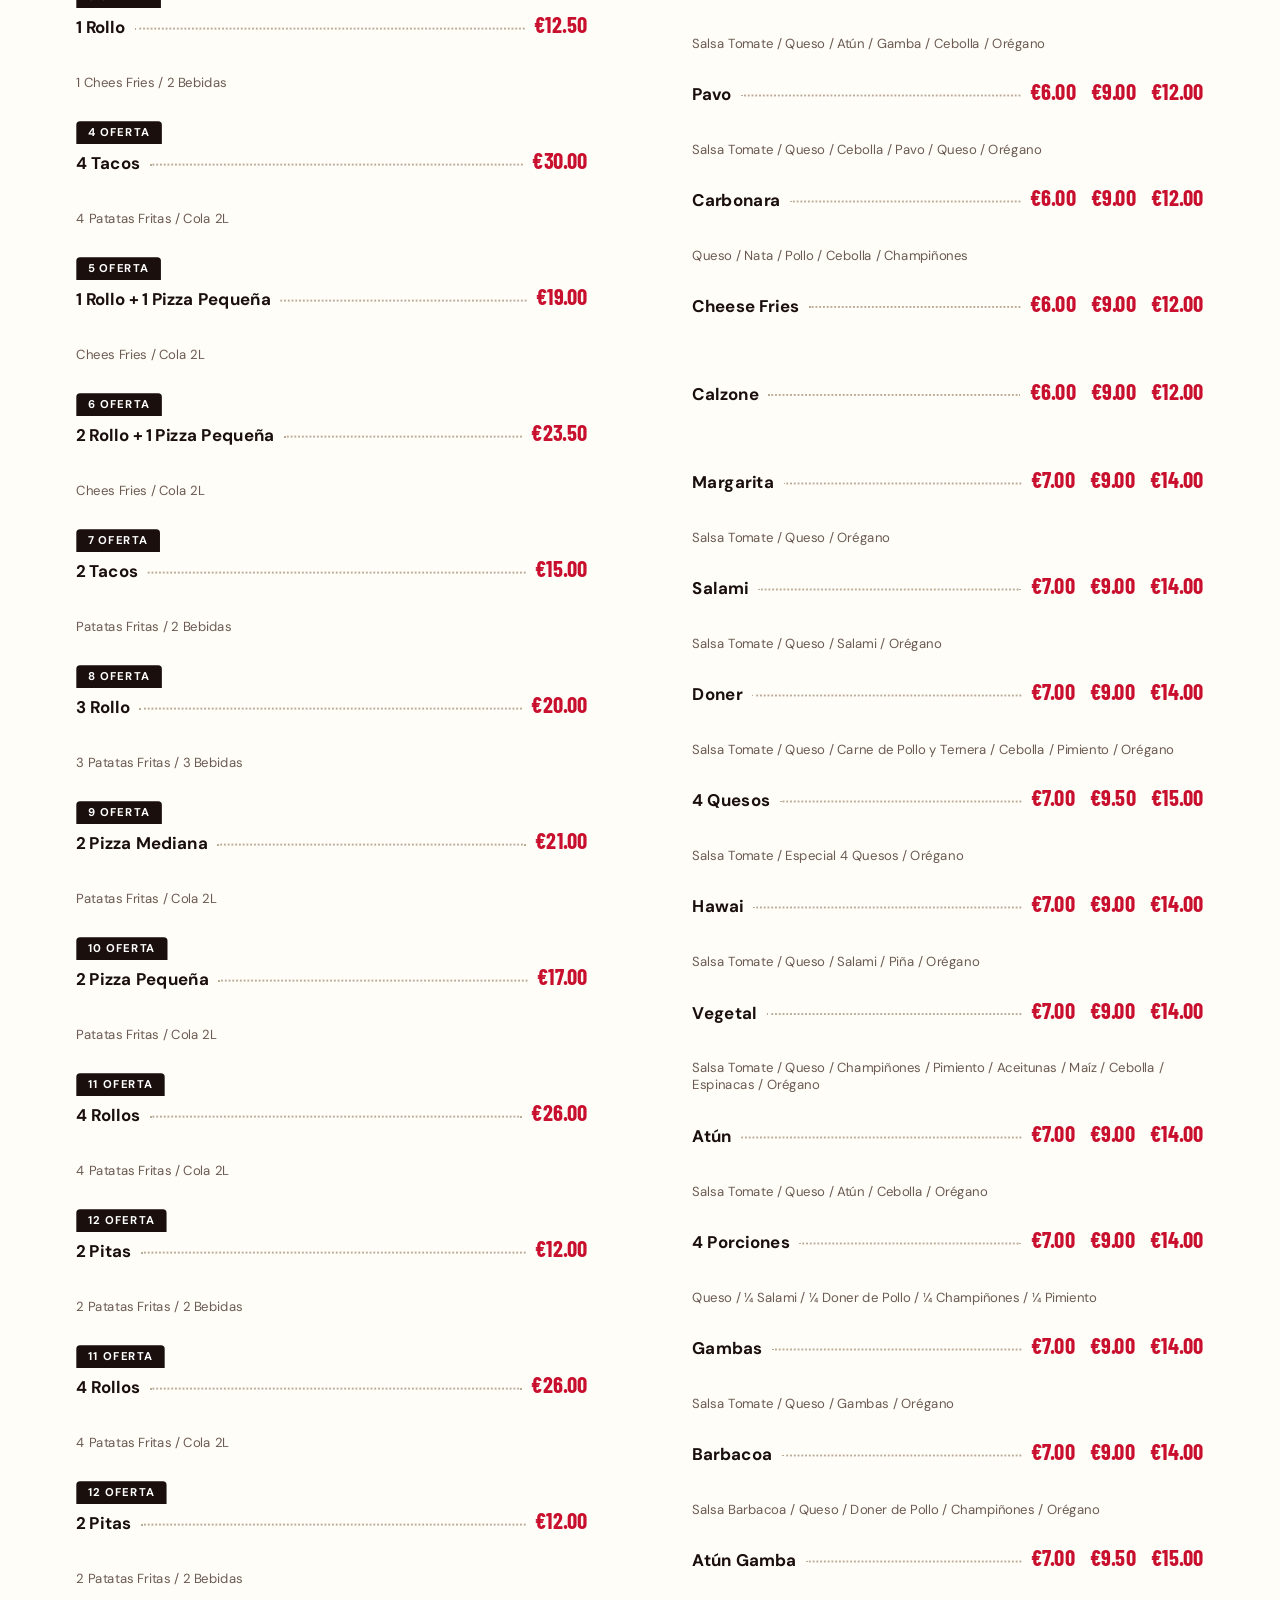
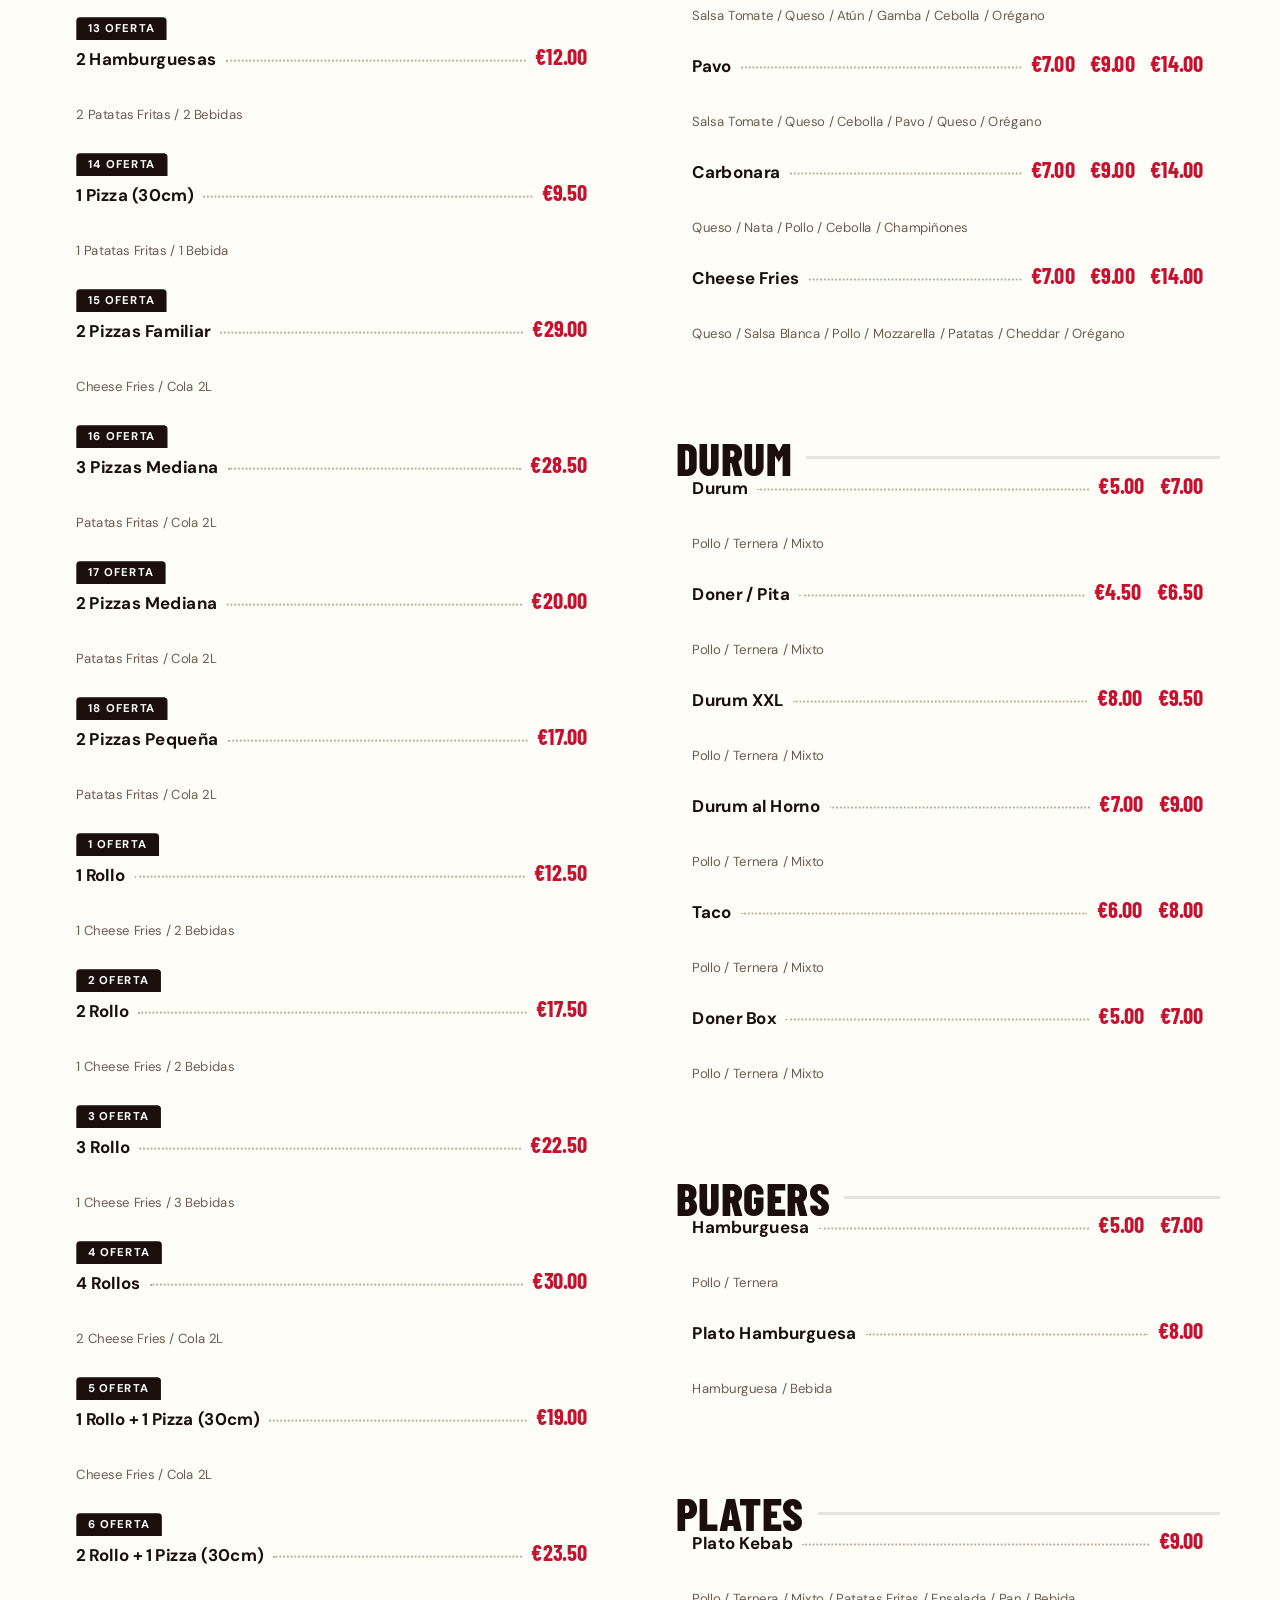
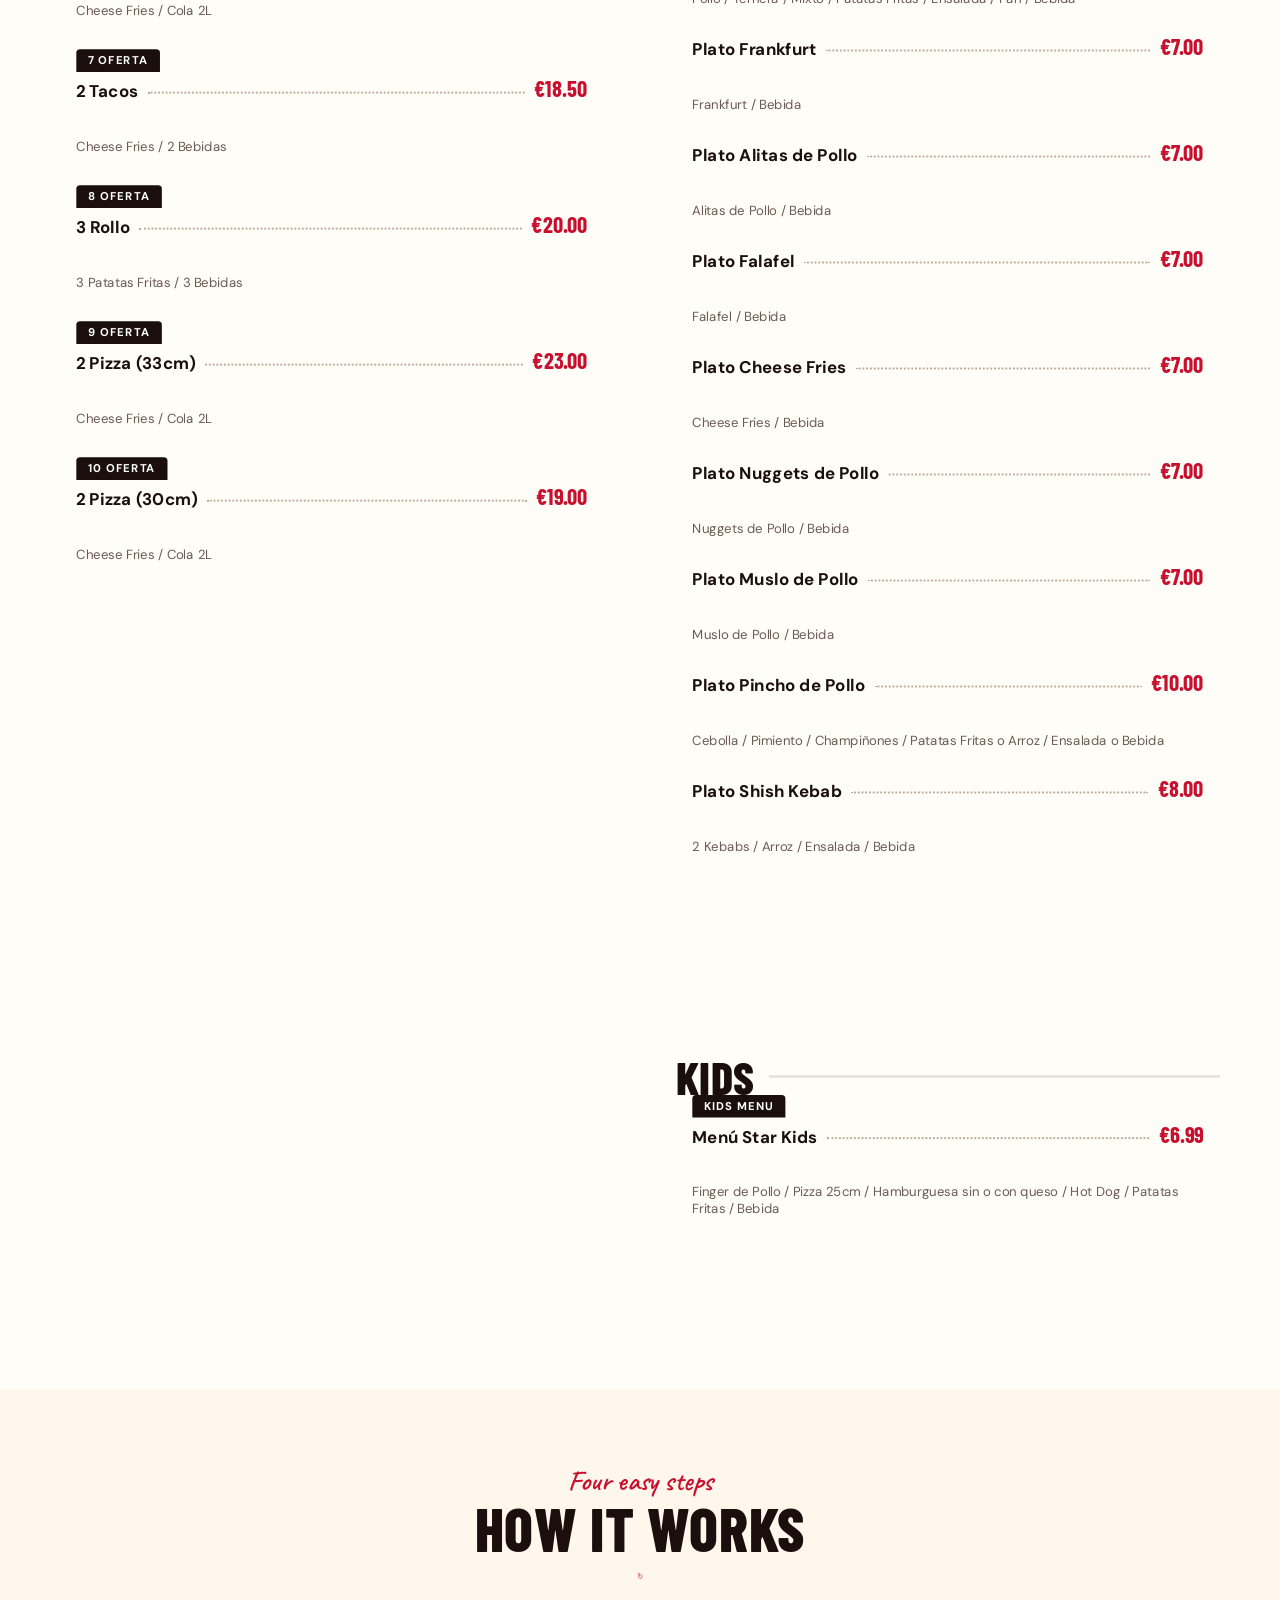
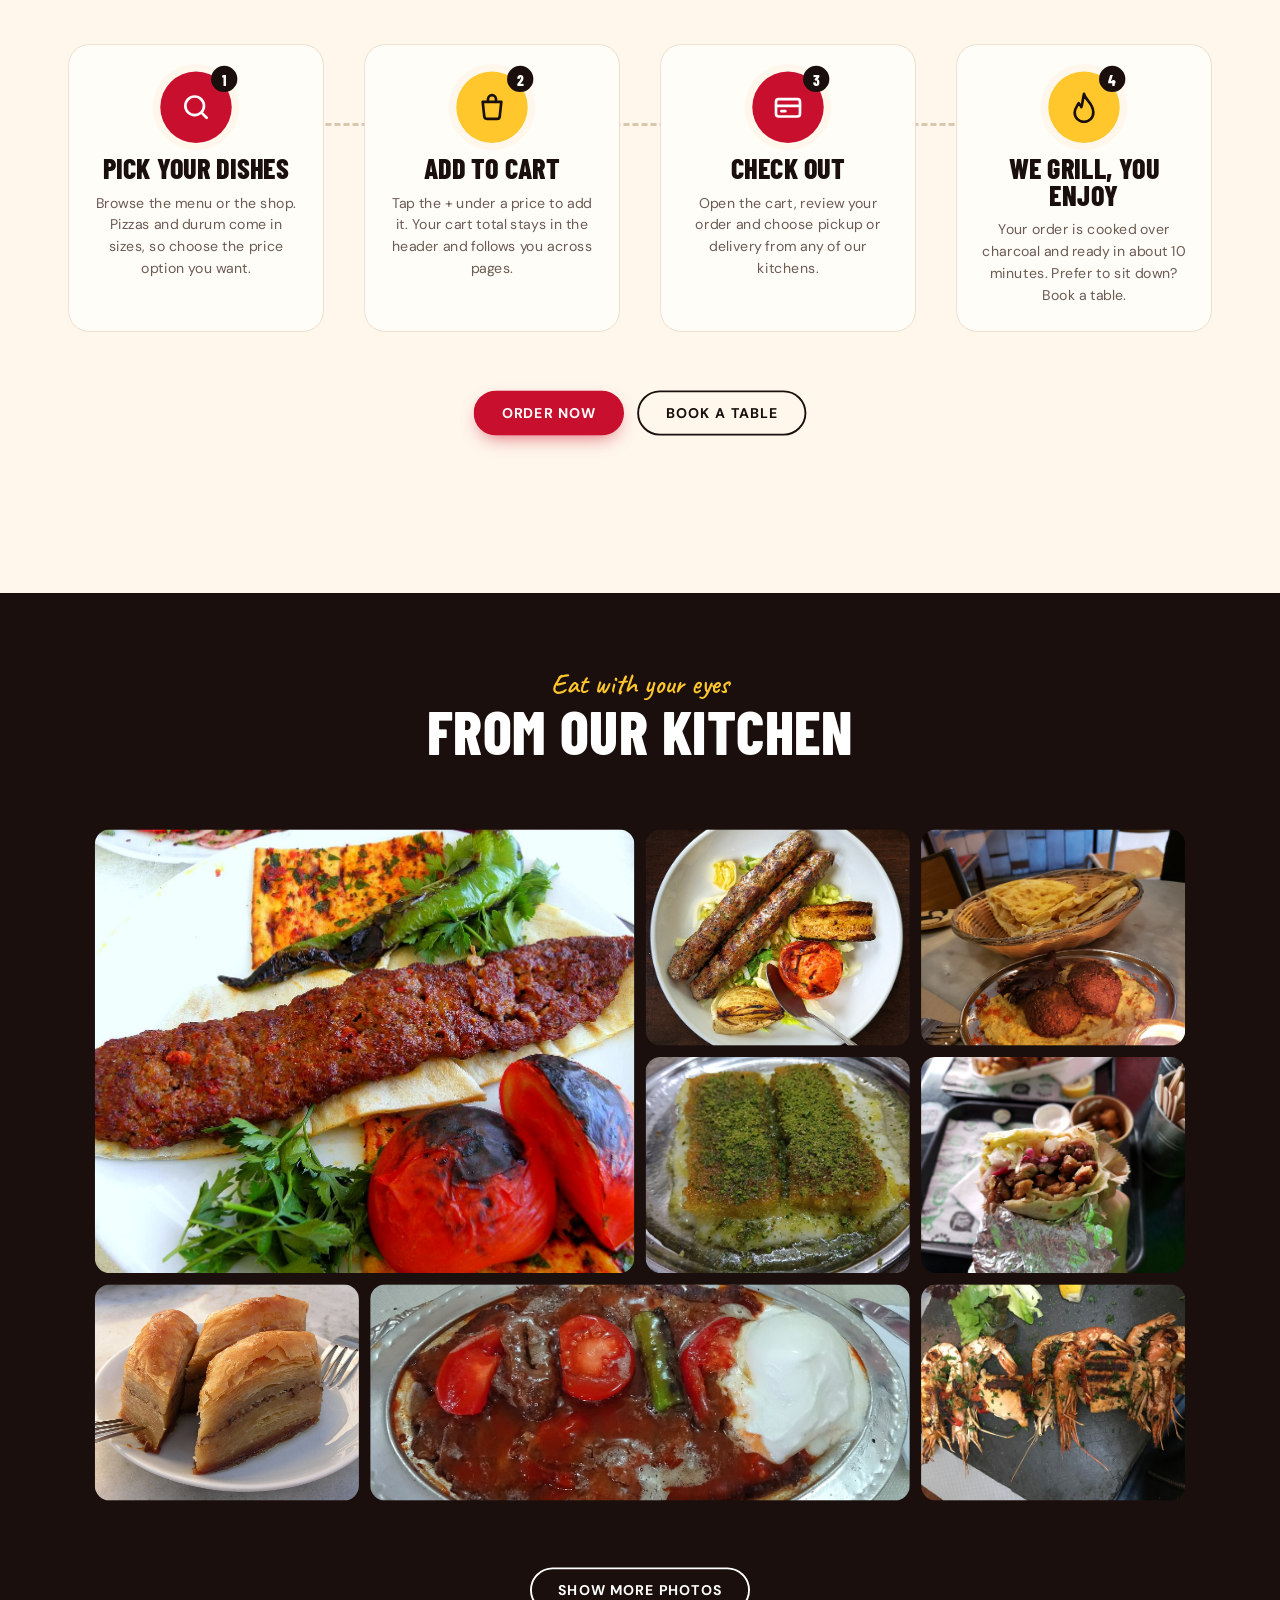
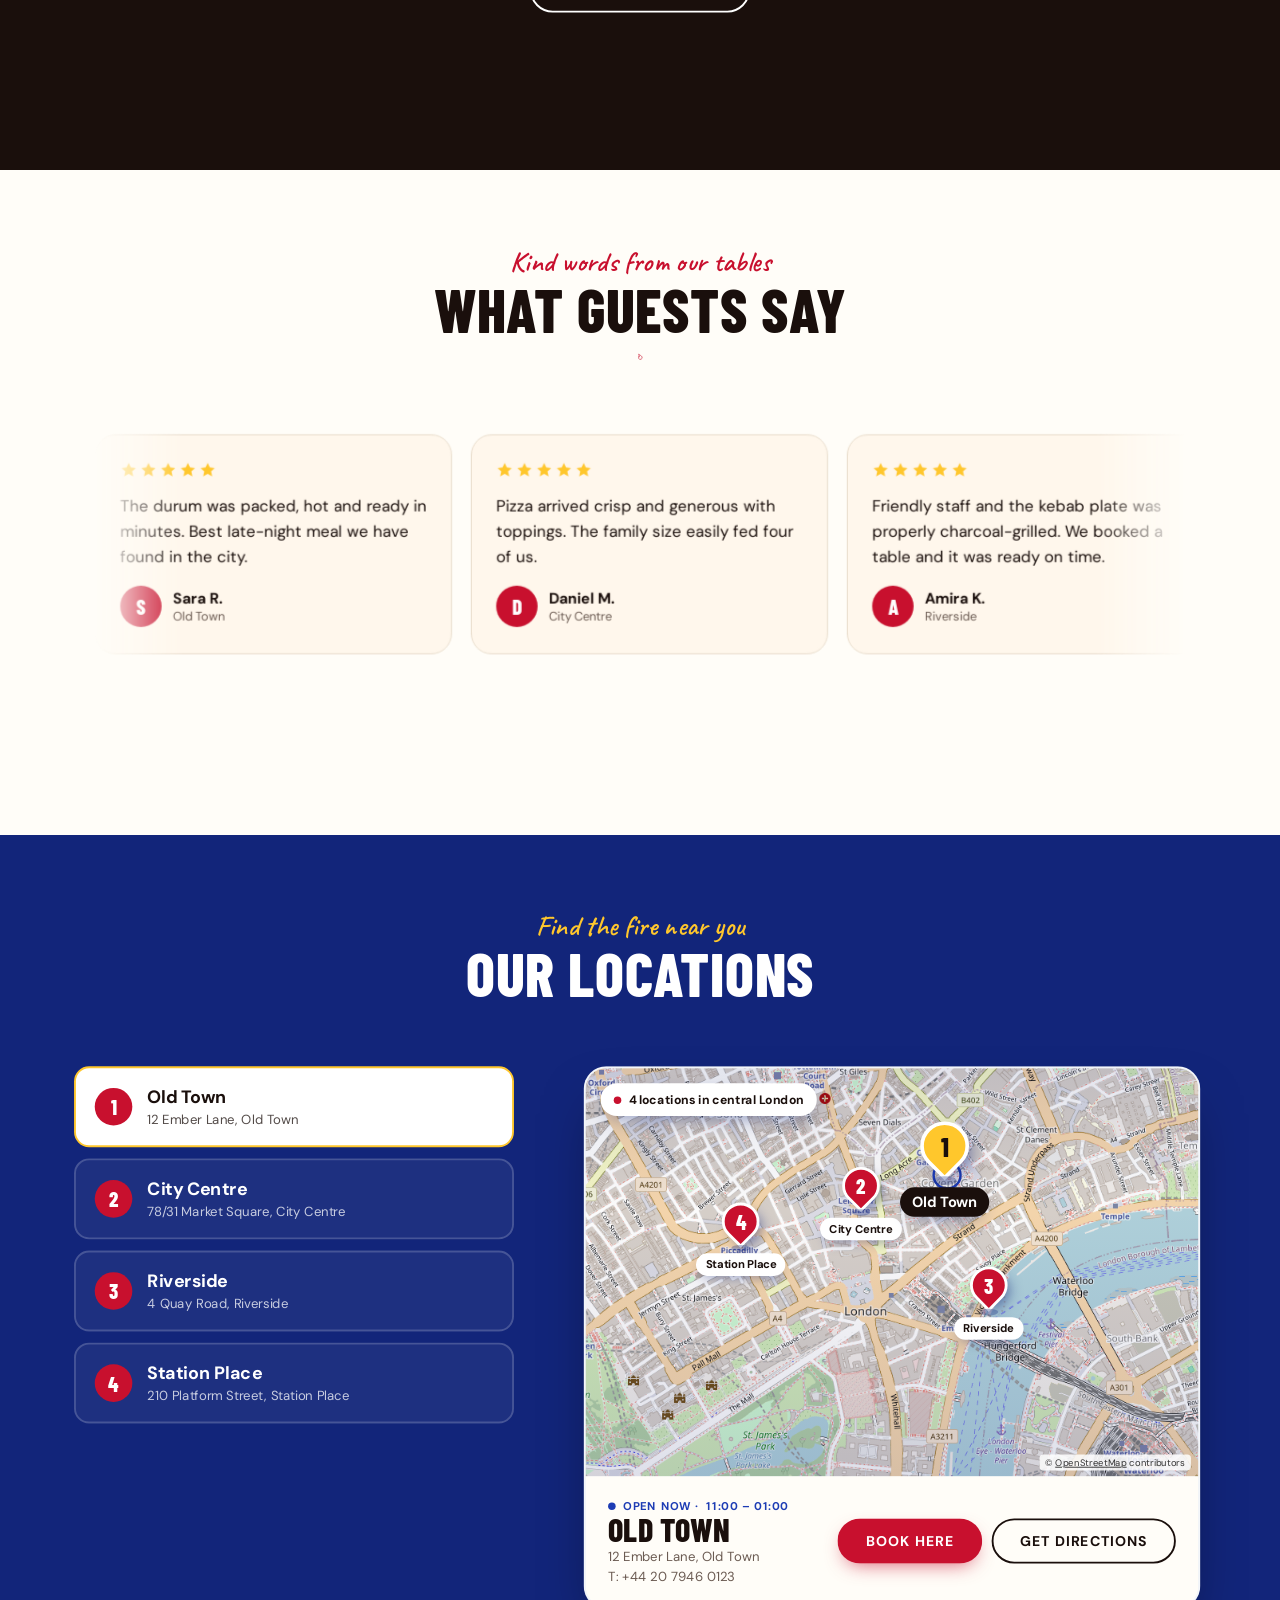
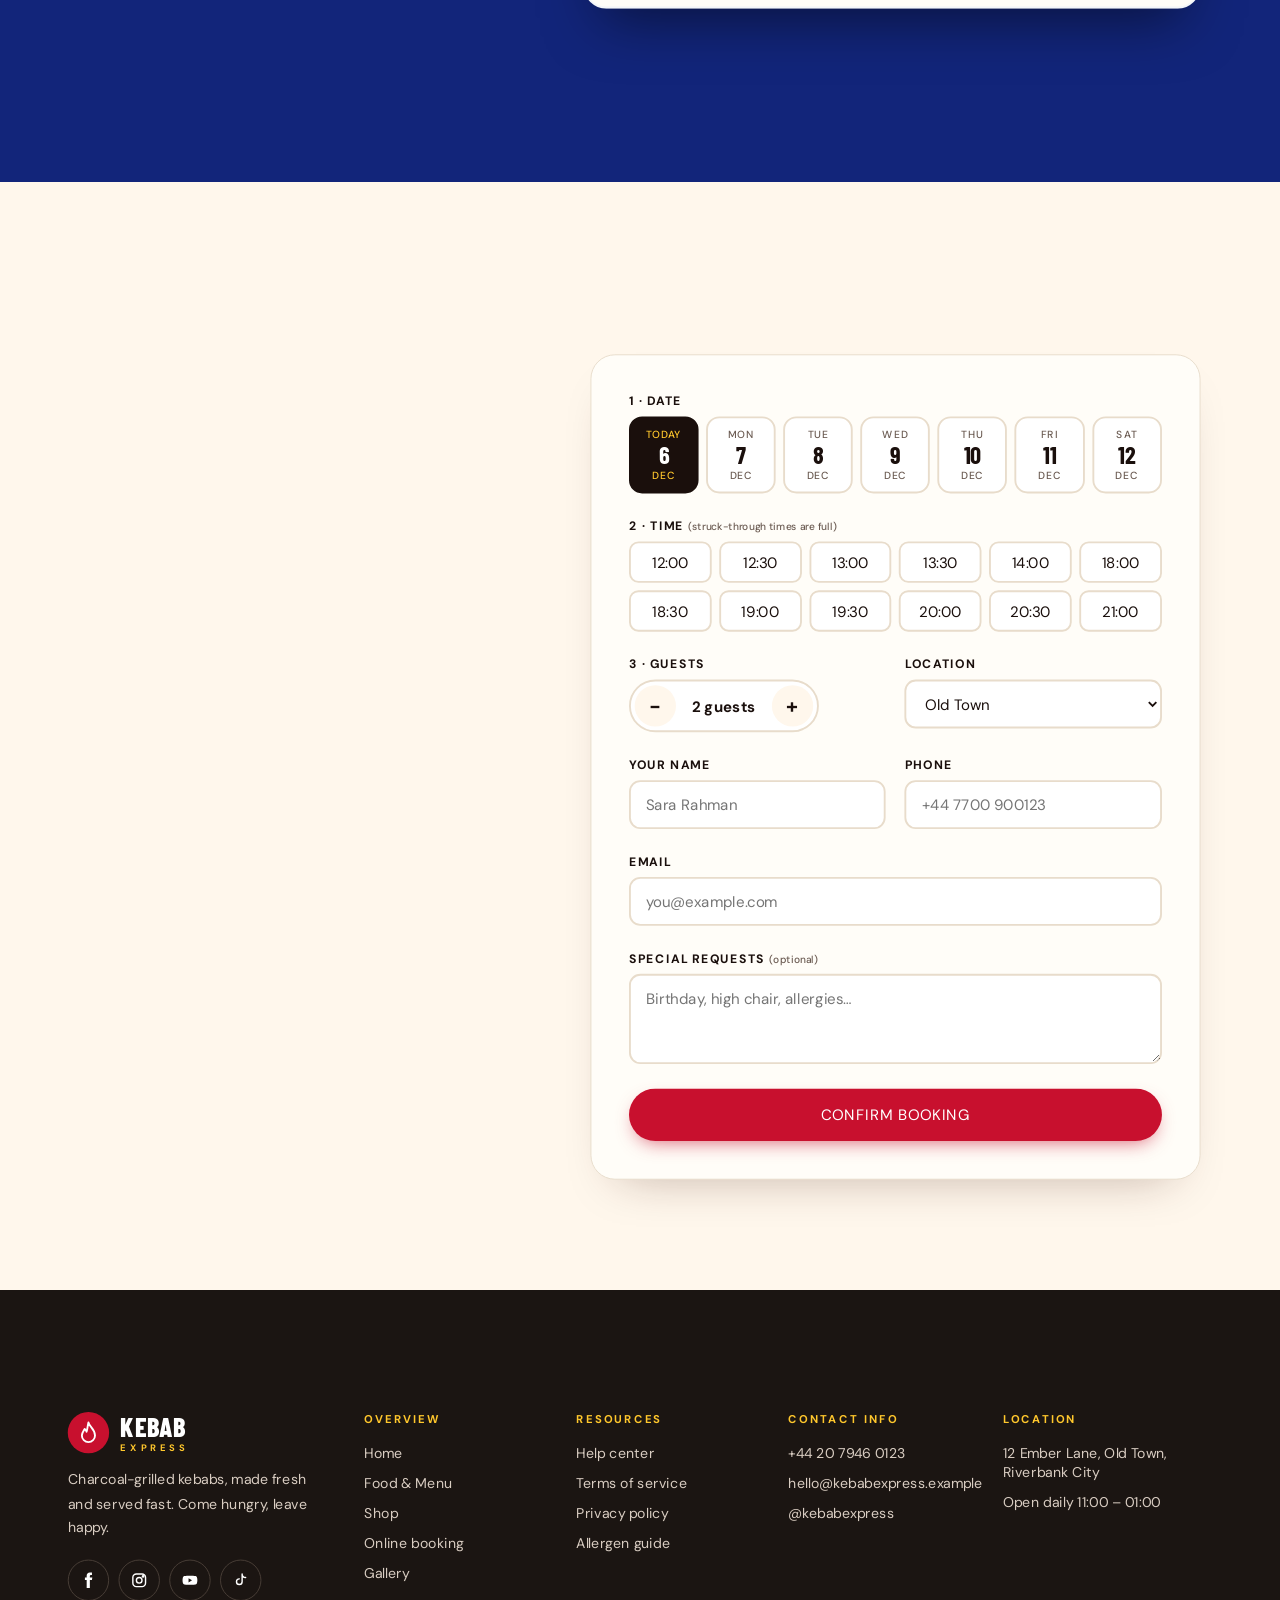
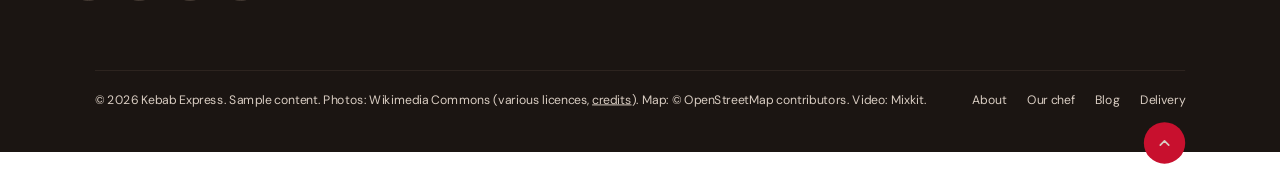
==== commit ceabc501: "design final" ====
--- a/index.html
+++ b/index.html
@@ -578,47 +578,6 @@
 							aria-label="Guest reviews"
 						>
 							<div class="rv-track" id="rvTrack" tabindex="0"></div>
-							<div class="rv-bar">
-								<button
-									class="rv-b"
-									type="button"
-									id="rvPrev"
-									aria-label="Previous reviews"
-								>
-									<svg
-										width="20"
-										height="20"
-										viewBox="0 0 24 24"
-										fill="none"
-										stroke="currentColor"
-										stroke-width="2.4"
-										stroke-linecap="round"
-										aria-hidden="true"
-									>
-										<path d="M15 5l-7 7 7 7" />
-									</svg>
-								</button>
-								<div class="rv-dots" id="rvDots"></div>
-								<button
-									class="rv-b"
-									type="button"
-									id="rvNext"
-									aria-label="Next reviews"
-								>
-									<svg
-										width="20"
-										height="20"
-										viewBox="0 0 24 24"
-										fill="none"
-										stroke="currentColor"
-										stroke-width="2.4"
-										stroke-linecap="round"
-										aria-hidden="true"
-									>
-										<path d="M9 5l7 7-7 7" />
-									</svg>
-								</button>
-							</div>
 						</div>
 					</div>
 				</section>
--- a/css/home.css
+++ b/css/home.css
@@ -2637,25 +2637,36 @@
 	}
 }
 
-/* reviews carousel */
+/* reviews: auto-scrolling marquee */
 .rvs {
 	background: var(--paper);
 	padding: 110px 0 120px;
-}
-.sr-track {
+	overflow: hidden;
+}
+.rv {
+	position: relative;
+	-webkit-mask-image: linear-gradient(90deg, transparent, #000 8%, #000 92%, transparent);
+	mask-image: linear-gradient(90deg, transparent, #000 8%, #000 92%, transparent);
+}
+.rv-track {
 	display: flex;
 	gap: 20px;
-	overflow-x: auto;
-	scroll-snap-type: x mandatory;
-	scrollbar-width: none;
-	padding: 6px 2px 14px;
-}
-.sr-track::-webkit-scrollbar {
-	display: none;
-}
-.sr-c {
-	flex: 0 0 calc((100% - 40px) / 3);
-	scroll-snap-align: start;
+	width: max-content;
+	padding: 10px 0 18px;
+	animation: rvscroll 60s linear infinite;
+	will-change: transform;
+}
+.rv:hover .rv-track,
+.rv:focus-within .rv-track {
+	animation-play-state: paused;
+}
+@keyframes rvscroll {
+	to {
+		transform: translateX(calc(-50% - 10px));
+	}
+}
+.rv-c {
+	flex: 0 0 380px;
 	margin: 0;
 	background: var(--cream);
 	border: 1px solid var(--line);
@@ -2664,35 +2675,40 @@
 	display: flex;
 	flex-direction: column;
 	gap: 16px;
-}
-.sr-s {
+	transition: transform 0.3s, box-shadow 0.3s;
+}
+.rv-c:hover {
+	transform: translateY(-6px);
+	box-shadow: 0 18px 36px rgba(26, 15, 12, 0.12);
+}
+.rv-s {
 	display: flex;
 	gap: 3px;
 	color: var(--yellow);
 }
-.sr-s svg {
+.rv-s svg {
 	fill: currentColor;
 }
-.sr-c blockquote {
+.rv-c blockquote {
 	margin: 0;
 	flex: 1;
 	font-size: 17px;
 	line-height: 1.6;
 }
-.sr-c figcaption {
+.rv-c figcaption {
 	display: flex;
 	align-items: center;
 	gap: 12px;
 }
-.sr-c figcaption span:last-child {
+.rv-c figcaption span:last-child {
 	display: flex;
 	flex-direction: column;
 }
-.sr-c figcaption small {
+.rv-c figcaption small {
 	color: var(--mute);
 	font-size: 13px;
 }
-.sr-av {
+.rv-av {
 	width: 44px;
 	height: 44px;
 	border-radius: 50%;
@@ -2704,97 +2720,27 @@
 	font-weight: 800;
 	font-size: 22px;
 }
-.sr-bar {
-	display: flex;
-	align-items: center;
-	justify-content: center;
-	gap: 18px;
-	margin-top: 26px;
-}
-.sr-b {
-	width: 48px;
-	height: 48px;
-	border-radius: 50%;
-	border: 2px solid var(--ink);
-	background: transparent;
-	color: var(--ink);
-	display: grid;
-	place-items: center;
-	cursor: pointer;
-	transition:
-		background 0.2s,
-		color 0.2s;
-}
-.sr-b:hover {
-	background: var(--ink);
-	color: #fff;
-}
-.sr-dots {
-	display: flex;
-	gap: 8px;
-}
-.sr-d {
-	width: 10px;
-	height: 10px;
-	padding: 0;
-	border-radius: 50%;
-	border: 0;
-	background: #d9c7ae;
-	cursor: pointer;
-	transition:
-		width 0.25s,
-		background 0.25s;
-}
-.sr-d.on {
-	width: 28px;
-	border-radius: 5px;
-	background: var(--red);
-}
-@media (max-width: 1080px) {
-	.sr-c {
-		flex-basis: calc((100% - 20px) / 2);
-	}
-}
 @media (max-width: 640px) {
 	.rvs {
 		padding: 80px 0 90px;
 	}
-	.sr-c {
-		flex-basis: 100%;
-	}
-}
-
-.cred {
-	background: var(--cream);
-	padding: 60px 0 70px;
-}
-.cred h2 {
-	font-size: 40px;
-	margin-bottom: 10px;
-}
-.cred p {
-	color: var(--mute);
-	margin-bottom: 14px;
-}
-.cred ul {
-	columns: 2;
-	column-gap: 40px;
-	font-size: 13px;
-	line-height: 1.7;
-	color: var(--mute);
-}
-.cred a {
-	color: var(--red);
-	text-decoration: underline;
-}
-@media (max-width: 640px) {
-	.cred ul {
-		columns: 1;
+	.rv-c {
+		flex-basis: 290px;
+	}
+}
+@media (prefers-reduced-motion: reduce) {
+	.rv {
+		overflow-x: auto;
+	}
+	.rv-track {
+		animation: none;
 	}
 }
 
 /* scroll reveal (see KE.reveal in js/common.js) */
-.sr{opacity:0;translate:0 var(--rvy,36px);scale:.94}
+.sr{opacity:0;translate:0 var(--rvy,36px);scale:.94;transition:opacity .7s ease var(--d,0ms),translate .8s cubic-bezier(.2,.9,.3,1.1) var(--d,0ms),scale .8s cubic-bezier(.2,.9,.3,1.1) var(--d,0ms)}
+.sec-h.sr .flame{transition:transform .9s cubic-bezier(.2,.9,.3,1.4) .25s;transform:scale(.3) rotate(-25deg)}
+.sec-h.sr.in .flame{transform:none}
 .sr.in{opacity:1;translate:0 0;scale:1}
 .spo-c.sr{transition:opacity .6s ease var(--d,0ms),translate .65s cubic-bezier(.2,.9,.3,1.1) var(--d,0ms),scale .65s cubic-bezier(.2,.9,.3,1.1) var(--d,0ms),transform .35s cubic-bezier(.2,.9,.3,1.2),box-shadow .35s}
 .mi.sr,.sx .pc.sr{animation:none;transition:opacity .6s ease var(--d,0ms),translate .65s cubic-bezier(.2,.9,.3,1.1) var(--d,0ms),scale .65s cubic-bezier(.2,.9,.3,1.1) var(--d,0ms),transform .3s cubic-bezier(.2,.9,.3,1.2),background .25s,box-shadow .3s}
